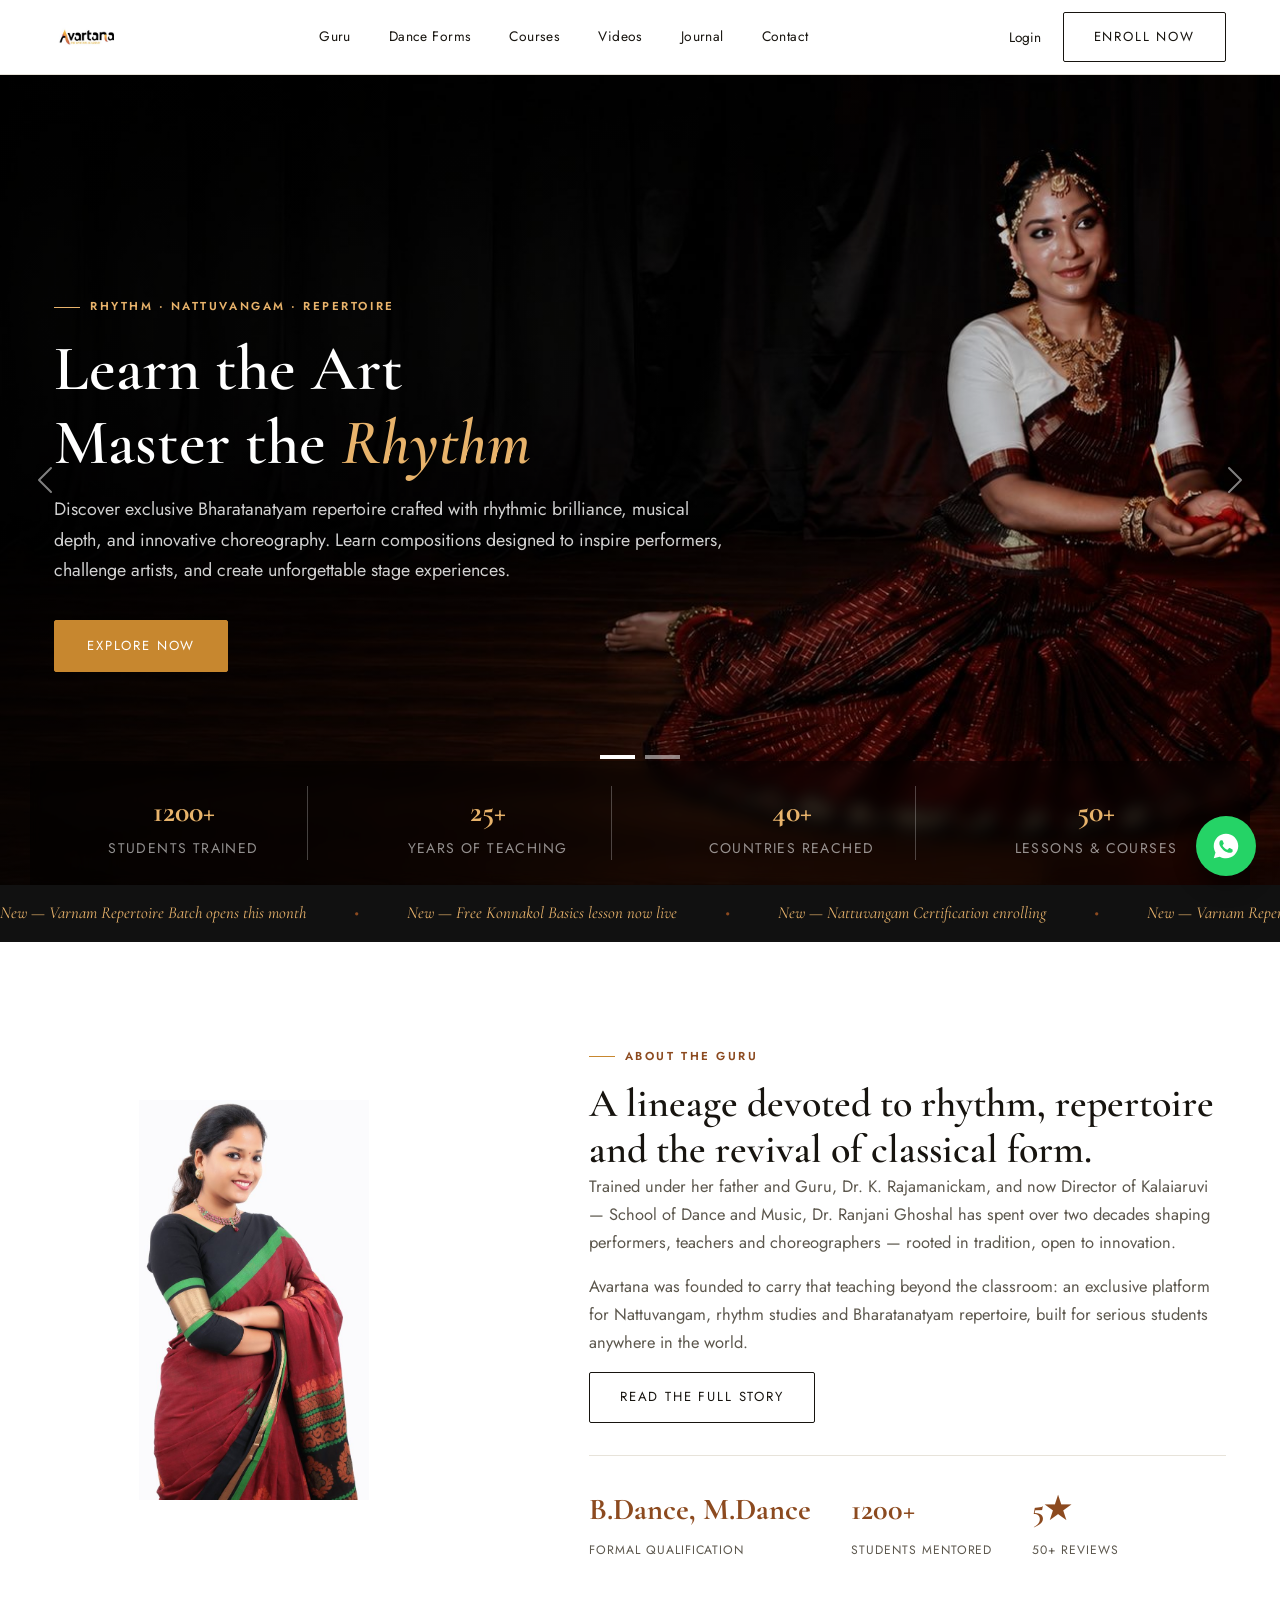
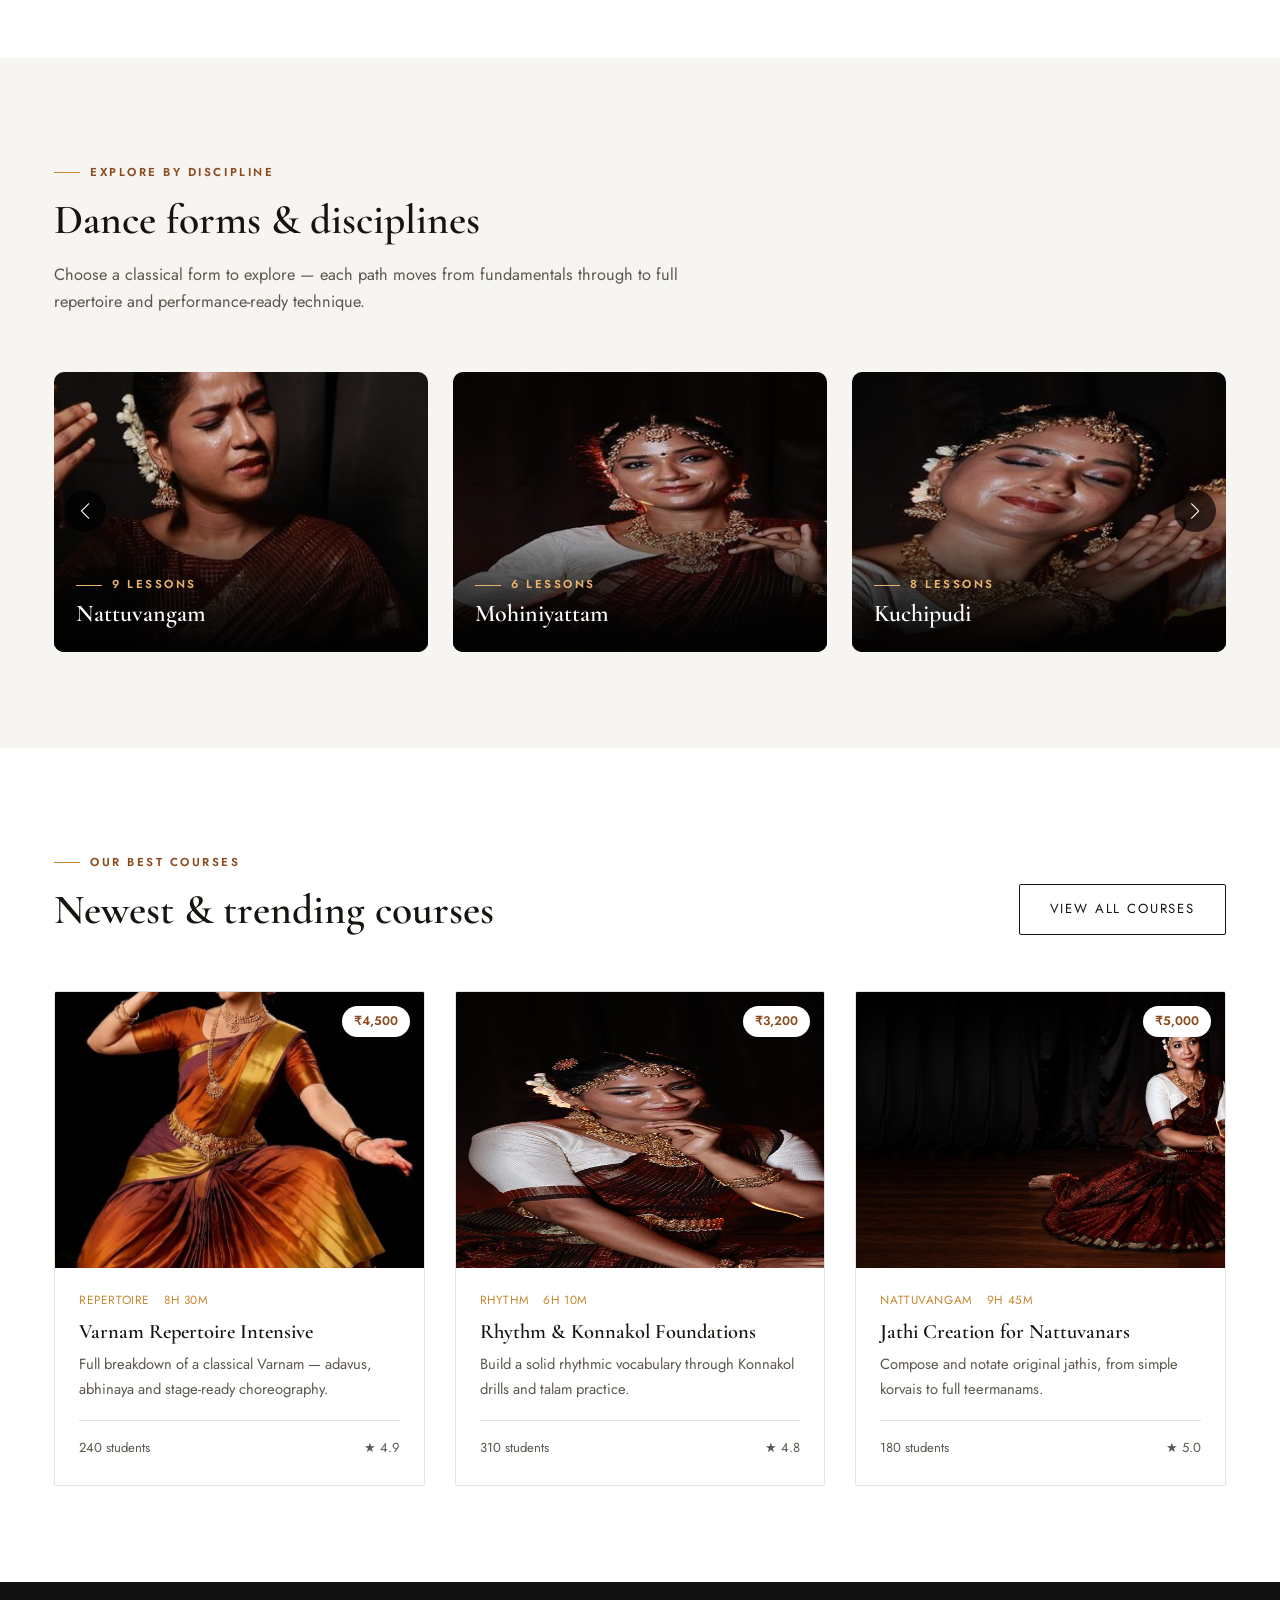
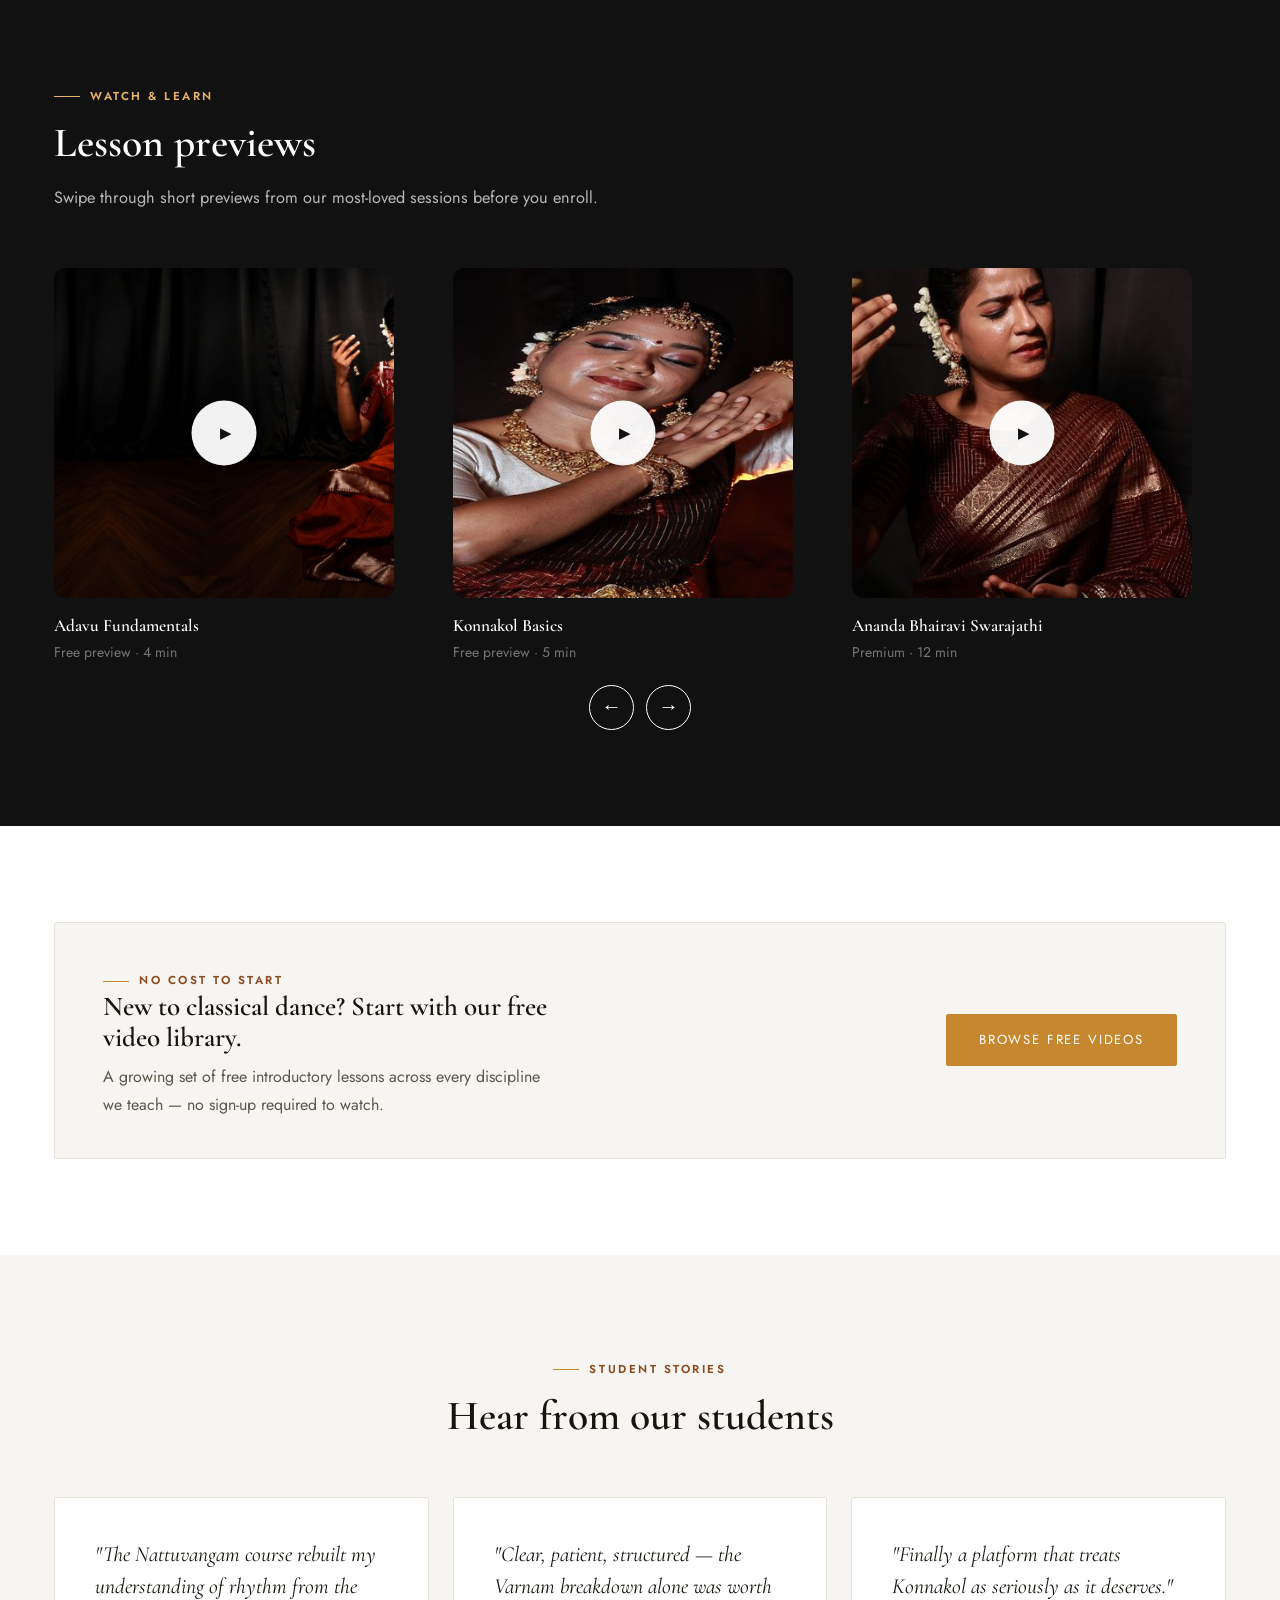
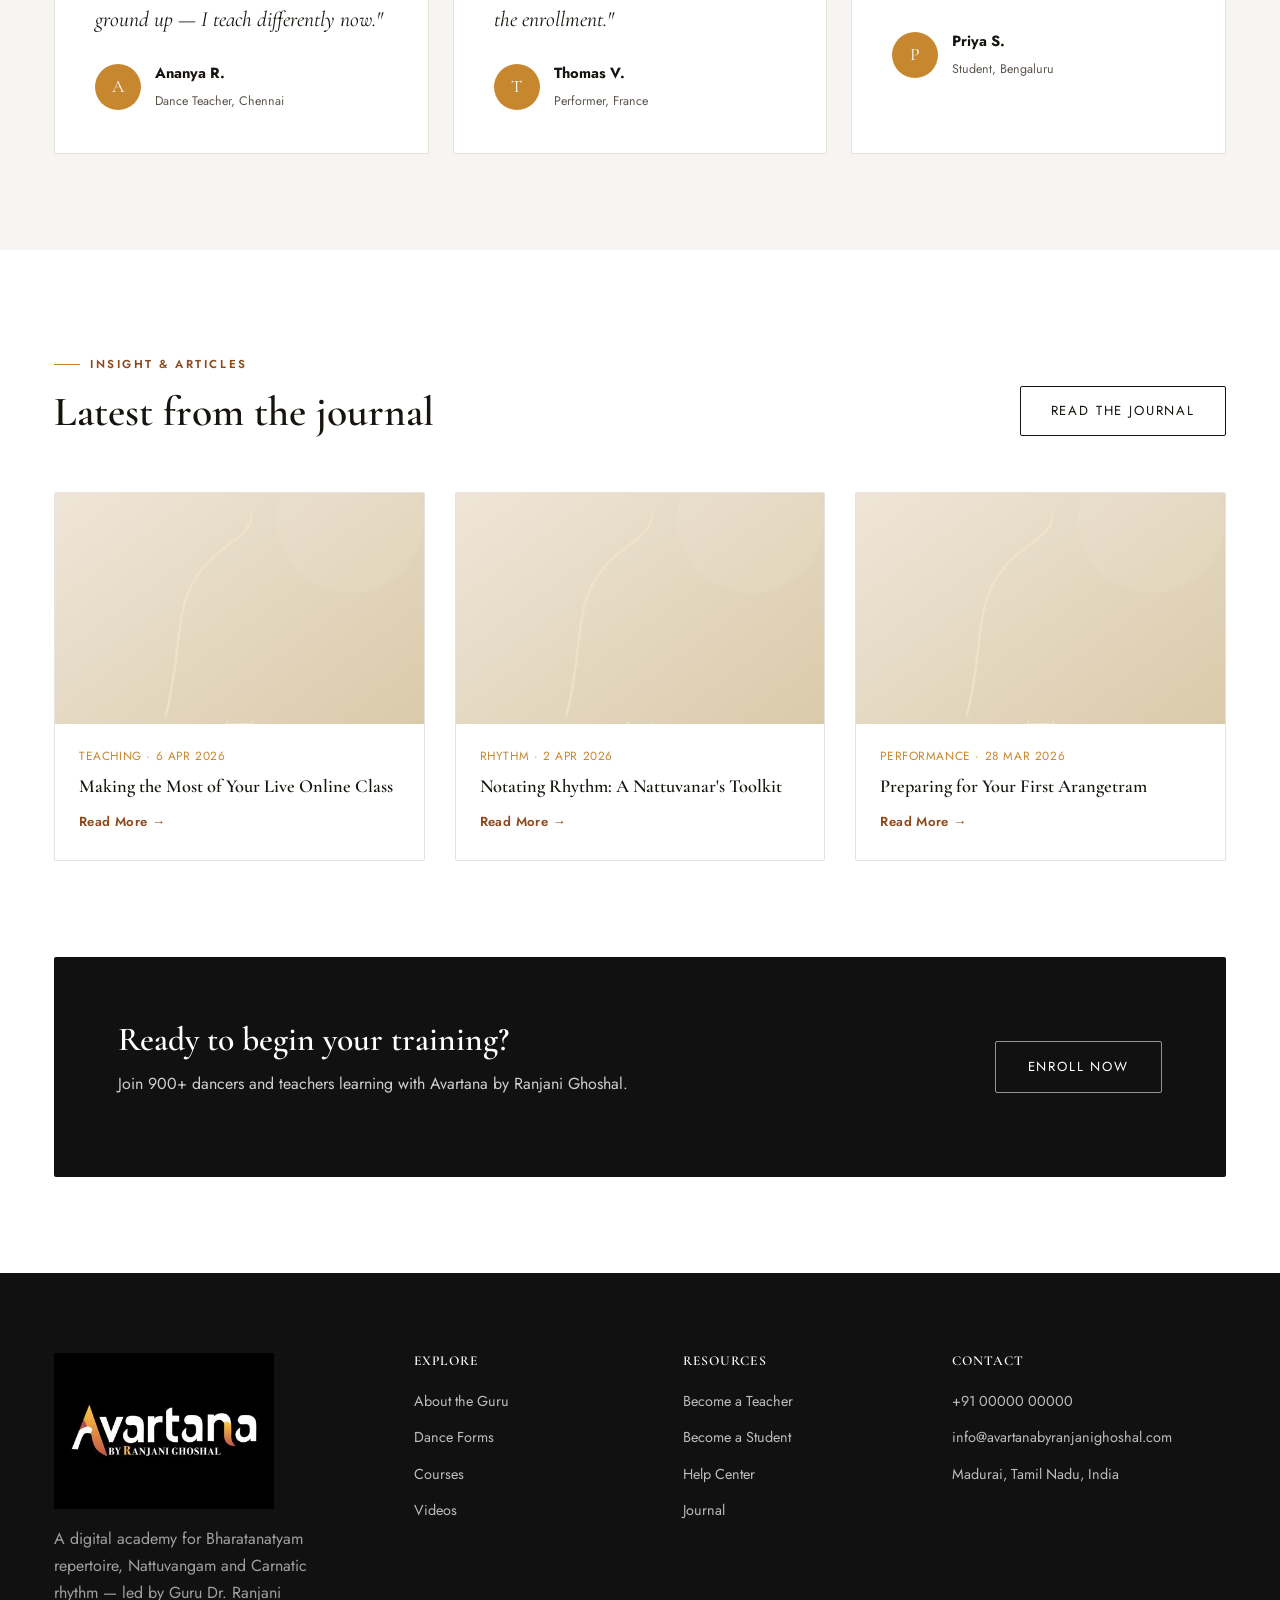
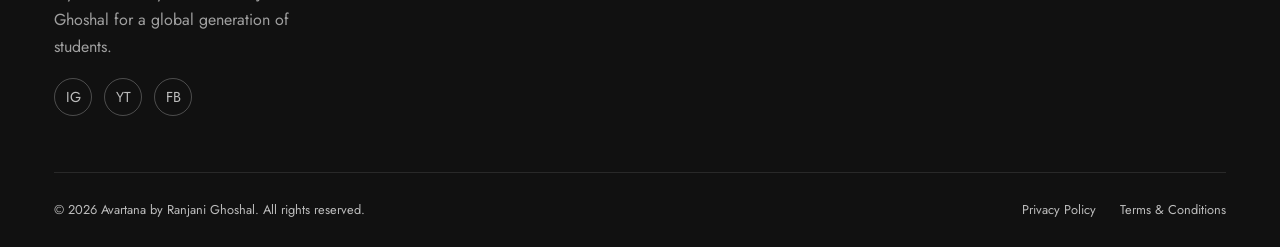
==== index.html @ 277a0b60 "add" ====
<!DOCTYPE html>
<html lang="en">

<head>
  <meta charset="UTF-8">
  <meta name="viewport" content="width=device-width, initial-scale=1.0">
  <title>Avartana by Ranjani Ghoshal | Bharatanatyam, Nattuvangam &amp; Rhythm Academy</title>
  <meta name="description"
    content="Avartana by Ranjani Ghoshal is a premium academy for Bharatanatyam repertoire, Nattuvangam and Carnatic rhythm training — live and self-paced classes led by Guru Dr. Ranjani Ghoshal.">
  <meta name="keywords"
    content="Avartana, Ranjani Ghoshal, Bharatanatyam classes, Nattuvangam training, classical dance academy, online dance lessons, Carnatic rhythm, Konnakol">
  <meta name="robots" content="index, follow">
  <link rel="canonical" href="https://www.avartanabyranjanighoshal.com/">

  <!-- Open Graph -->
  <meta property="og:type" content="website">
  <meta property="og:title" content="Avartana by Ranjani Ghoshal | Rhythm Academy">
  <meta property="og:description"
    content="Live and self-paced Bharatanatyam, Nattuvangam and rhythm training from Guru Dr. Ranjani Ghoshal.">
  <meta property="og:image" content="images/logo-dark.jpg">

  <!-- Favicon -->
  <link rel="icon" type="image/jpeg" href="images/logo-dark.jpg">

  <!-- Fonts -->
  <link rel="preconnect" href="https://fonts.googleapis.com">
  <link
    href="https://fonts.googleapis.com/css2?family=Cormorant+Garamond:ital,wght@0,500;0,600;0,700;1,500&family=Jost:wght@300;400;500;600&display=swap"
    rel="stylesheet">

  <!-- Bootstrap (grid/utilities base) -->
  <link href="https://cdnjs.cloudflare.com/ajax/libs/bootstrap/5.3.3/css/bootstrap.min.css" rel="stylesheet">

  <!-- Site styles -->
  <link rel="stylesheet" href="css/style.css">

  <link rel="stylesheet" href="https://cdn.jsdelivr.net/npm/swiper@11/swiper-bundle.min.css">

  <!-- Structured data -->
  <script type="application/ld+json">
{
  "@context": "https://schema.org",
  "@type": "EducationalOrganization",
  "name": "Avartana by Ranjani Ghoshal",
  "description": "Academy for Bharatanatyam repertoire, Nattuvangam and Carnatic rhythm training led by Guru Dr. Ranjani Ghoshal.",
  "url": "https://www.avartanabyranjanighoshal.com/"
}
</script>

  <script src="https://cdn.jsdelivr.net/npm/swiper@11/swiper-bundle.min.js"></script>
</head>

<body>

  <!-- ================= HEADER ================= -->
  <header class="site-header">
    <div class="container-custom">
      <a href="index.html" class="brand-logo">
        <img src="images/logo-light.jpg" alt="Avartana — The Rhythm Academy logo">
      </a>

      <nav class="main-nav">
        <a href="#about">Guru</a>
        <a href="#forms">Dance Forms</a>
        <a href="#courses">Courses</a>
        <a href="#videos">Videos</a>
        <a href="#news">Journal</a>
        <a href="#contact">Contact</a>
      </nav>

      <div class="header-cta">
        <a href="#" class="d-none d-md-inline-block" style="font-size:0.85rem;">Login</a>
        <a href="#courses" class="btn-outline">Enroll Now</a>
        <button class="nav-toggle" aria-label="Open menu">&#9776;</button>
      </div>
    </div>
  </header>

  <!-- ================= HERO SLIDER ================= -->
  <section class="hero-carousel">
    <div id="heroBanner" class="carousel slide carousel-fade" data-bs-ride="carousel" data-bs-interval="4500">

      <!-- Indicators -->
      <div class="carousel-indicators">
        <button type="button" data-bs-target="#heroBanner" data-bs-slide-to="0" class="active" aria-current="true"
          aria-label="Slide 1"></button>

        <button type="button" data-bs-target="#heroBanner" data-bs-slide-to="1" aria-label="Slide 2"></button>

        <!-- <button type="button" data-bs-target="#heroBanner" data-bs-slide-to="2" aria-label="Slide 3"></button> -->
      </div>

      <div class="carousel-inner">

        <!-- Slide 1 -->
        <div class="carousel-item active" style="background-image: url('images/banner-1.jpg');">

          <div class="hero-scrim"></div>

          <div class="container-custom carousel-caption-custom">
            <div class="hero-content">

              <span class="eyebrow">
                Rhythm · Nattuvangam · Repertoire
              </span>

              <h1>
                Learn the Art<br>
                Master the <em>Rhythm</em>
              </h1>

              <p>
                Discover exclusive Bharatanatyam repertoire crafted with
                rhythmic brilliance, musical depth, and innovative choreography.
                Learn compositions designed to inspire performers, challenge
                artists, and create unforgettable stage experiences.
              </p>

              <div class="hero-actions">
                <a href="#courses" class="btn-accent">
                  Explore Now
                </a>
              </div>

            </div>
          </div>
        </div>


        <!-- Slide 2 -->
        <div class="carousel-item" style="background-image: url('images/banner-2.jpg');">

          <div class="hero-scrim"></div>

          <div class="container-custom carousel-caption-custom">
            <div class="hero-content">

              <span class="eyebrow">
                Trusted by 900+ Dancers &amp; Teachers Across the Globe
              </span>

              <h1>
                From Rhythm to Repertoire<br>
                Become a Complete <em>Nattuvanar</em>
              </h1>

              <p>
                Experience structured global training in Rhythm, Nattuvangam,
                and Bharatanatyam repertoire designed to build confident
                performers and future Gurus.
              </p>

              <p class="hero-highlights">
                Rhythm · Konnakol · Jathi Creation · Nattuvangam ·
                Repertoire Choreography
              </p>

              <div class="hero-actions">
                <a href="#courses" class="btn-accent">
                  Enroll Now
                </a>
              </div>

            </div>
          </div>
        </div>


        <!-- Slide 3 -->
        <!-- <div class="carousel-item" style="background-image: url('images/banner-3.jpg');">

          <div class="hero-scrim"></div>

          <div class="container-custom carousel-caption-custom">
            <div class="hero-content">

              <span class="eyebrow">
                Bharatanatyam · Rhythm · Performance
              </span>

              <h1>
                Discover Your<br>
                <em>Rhythmic</em> Potential
              </h1>

              <p>
                Build strong rhythmic foundations, master Nattuvangam,
                and explore powerful Bharatanatyam compositions through
                structured and practical learning.
              </p>

              <div class="hero-actions">
                <a href="#courses" class="btn-accent">
                  Start Learning
                </a>
              </div>

            </div>
          </div>
        </div> -->

      </div>


      <!-- Previous -->
      <button class="carousel-control-prev" type="button" data-bs-target="#heroBanner" data-bs-slide="prev">

        <span class="carousel-control-prev-icon"></span>
        <span class="visually-hidden">Previous</span>
      </button>


      <!-- Next -->
      <button class="carousel-control-next" type="button" data-bs-target="#heroBanner" data-bs-slide="next">

        <span class="carousel-control-next-icon"></span>
        <span class="visually-hidden">Next</span>
      </button>

    </div>


    <!-- Stats -->
    <div class="hero-stats container-custom">

      <div>
        <strong>1200+</strong>
        <span>Students Trained</span>
      </div>

      <div>
        <strong>25+</strong>
        <span>Years of Teaching</span>
      </div>

      <div>
        <strong>40+</strong>
        <span>Countries Reached</span>
      </div>

      <div>
        <strong>50+</strong>
        <span>Lessons &amp; Courses</span>
      </div>

    </div>

  </section>

  <!-- WhatsApp floating enquiry button -->
  <a href="https://wa.me/910000000000?text=Hi%2C%20I%27d%20like%20to%20know%20more%20about%20Avartana%20classes"
    class="whatsapp-float" target="_blank" rel="noopener" aria-label="Chat on WhatsApp">
    <svg viewBox="0 0 32 32" width="28" height="28" fill="#fff">
      <path
        d="M16 2C8.3 2 2 8.3 2 16c0 2.6.7 5.1 2 7.3L2 30l6.9-1.8c2.1 1.2 4.5 1.8 7.1 1.8 7.7 0 14-6.3 14-14S23.7 2 16 2zm7.8 19.9c-.3.9-1.7 1.7-2.6 1.9-.7.1-1.6.2-4.6-1-3.9-1.6-6.4-5.5-6.6-5.8-.2-.3-1.6-2.1-1.6-4s1-2.9 1.3-3.2c.3-.3.7-.4 1-.4h.7c.2 0 .5 0 .8.6.3.7 1.1 2.6 1.2 2.8.1.2.2.4 0 .7-.1.3-.2.4-.4.6-.2.2-.4.5-.6.7-.2.2-.4.4-.2.8.2.4 1 1.6 2.1 2.6 1.4 1.3 2.6 1.7 3 1.9.4.2.6.1.8-.1.2-.2.9-1 1.2-1.4.3-.4.5-.3.9-.2.4.1 2.3 1.1 2.7 1.3.4.2.6.3.7.5.1.2.1.9-.2 1.7z" />
    </svg>
  </a>

  <!-- ================= WHAT'S NEW MARQUEE ================= -->
  <div class="marquee-strip">
    <div class="marquee-track">
      <span>New — Varnam Repertoire Batch opens this month</span>
      <span>New — Free Konnakol Basics lesson now live</span>
      <span>New — Nattuvangam Certification enrolling</span>
      <span>New — Varnam Repertoire Batch opens this month</span>
      <span>New — Free Konnakol Basics lesson now live</span>
      <span>New — Nattuvangam Certification enrolling</span>
    </div>
  </div>

  <!-- ================= ABOUT THE GURU ================= -->
  <section class="section" id="about">
    <div class="container-custom">
      <div class="about-grid">
        <div class="about-portrait">
          <img class="about-img" src="images/guru-ranjani.jpg" alt="Portrait of Guru Dr. Ranjani Ghoshal, founder of Avartana">
        </div>
        <div class="about-copy">
          <span class="eyebrow">About the Guru</span>
          <h2>A lineage devoted to rhythm, repertoire and the revival of classical form.</h2>
          <p>Trained under her father and Guru, Dr. K. Rajamanickam, and now Director of Kalaiaruvi — School of Dance
            and Music, Dr. Ranjani Ghoshal has spent over two decades shaping performers, teachers and choreographers —
            rooted in tradition, open to innovation.</p>
          <p>Avartana was founded to carry that teaching beyond the classroom: an exclusive platform for Nattuvangam,
            rhythm studies and Bharatanatyam repertoire, built for serious students anywhere in the world.</p>
          <a href="#courses" class="btn-outline">Read the Full Story</a>

          <div class="credential-row">
            <div><strong>B.Dance, M.Dance</strong><span>Formal Qualification</span></div>
            <div><strong>1200+</strong><span>Students Mentored</span></div>
            <div><strong>5★</strong><span>50+ Reviews</span></div>
          </div>
        </div>
      </div>
    </div>
  </section>

  <!-- ================= DANCE FORMS ================= -->
  <section class="section section-alt" id="forms">
    <div class="container-custom">

      <div class="section-head">
        <span class="eyebrow">Explore by Discipline</span>
        <h2>Dance forms &amp; disciplines</h2>
        <p>
          Choose a classical form to explore — each path moves from fundamentals
          through to full repertoire and performance-ready technique.
        </p>
      </div>

      <div class="swiper danceFormsSwiper">
        <div class="swiper-wrapper">

          <!-- Box 1 -->
          <div class="swiper-slide">
            <a href="#courses" class="form-card">
              <img src="images/gallery-1.jpg" alt="Bharatanatyam repertoire category">
              <div class="form-card-label">
                <span class="eyebrow">12 Lessons</span>
                <h3>Bharatanatyam Repertoire</h3>
              </div>
            </a>
          </div>

          <!-- Box 2 -->
          <div class="swiper-slide">
            <a href="#courses" class="form-card">
              <img src="images/gallery-2.jpg" alt="Nattuvangam training category">
              <div class="form-card-label">
                <span class="eyebrow">9 Lessons</span>
                <h3>Nattuvangam</h3>
              </div>
            </a>
          </div>

          <!-- Box 3 -->
          <div class="swiper-slide">
            <a href="#courses" class="form-card">
              <img src="images/gallery-3.jpg" alt="Mohiniyattam lessons category">
              <div class="form-card-label">
                <span class="eyebrow">6 Lessons</span>
                <h3>Mohiniyattam</h3>
              </div>
            </a>
          </div>

          <!-- Box 4 -->
          <div class="swiper-slide">
            <a href="#courses" class="form-card">
              <img src="images/gallery-1.jpg" alt="Kuchipudi dance lessons category">
              <div class="form-card-label">
                <span class="eyebrow">8 Lessons</span>
                <h3>Kuchipudi</h3>
              </div>
            </a>
          </div>

          <!-- Box 5 -->
          <div class="swiper-slide">
            <a href="#courses" class="form-card">
              <img src="images/gallery-2.jpg" alt="Carnatic rhythm and Konnakol training category">
              <div class="form-card-label">
                <span class="eyebrow">10 Lessons</span>
                <h3>Rhythm &amp; Konnakol</h3>
              </div>
            </a>
          </div>

        </div>

        <!-- Pagination -->
        <!-- <div class="swiper-pagination"></div> -->

        <!-- Navigation -->
        <div class="swiper-button-prev"></div>
        <div class="swiper-button-next"></div>

      </div>

    </div>
  </section>

  <!-- ================= COURSES ================= -->
  <section class="section" id="courses">
    <div class="container-custom">
      <div class="d-flex justify-content-between align-items-end flex-wrap gap-3" style="margin-bottom:56px;">
        <div class="section-head" style="margin-bottom:0;">
          <span class="eyebrow">Our Best Courses</span>
          <h2>Newest &amp; trending courses</h2>
        </div>
        <a href="#" class="btn-outline">View All Courses</a>
      </div>

      <div class="course-grid">
        <div class="course-card">
          <div class="course-thumb">
            <img src="images/dancer-full-pose.jpg" alt="Varnam Repertoire course thumbnail">
            <span class="course-price">₹4,500</span>
          </div>
          <div class="course-body">
            <div class="course-meta"><span>Repertoire</span><span>8h 30m</span></div>
            <h3>Varnam Repertoire Intensive</h3>
            <p>Full breakdown of a classical Varnam — adavus, abhinaya and stage-ready choreography.</p>
            <div class="course-footer"><span>240 students</span><span>★ 4.9</span></div>
          </div>
        </div>

        <div class="course-card">
          <div class="course-thumb">
            <img src="images/home-page-1.jpg" alt="Rhythm and Konnakol course thumbnail">
            <span class="course-price">₹3,200</span>
          </div>
          <div class="course-body">
            <div class="course-meta"><span>Rhythm</span><span>6h 10m</span></div>
            <h3>Rhythm &amp; Konnakol Foundations</h3>
            <p>Build a solid rhythmic vocabulary through Konnakol drills and talam practice.</p>
            <div class="course-footer"><span>310 students</span><span>★ 4.8</span></div>
          </div>
        </div>

        <div class="course-card">
          <div class="course-thumb">
            <img src="images/banner-1.jpg" alt="Jathi creation course thumbnail">
            <span class="course-price">₹5,000</span>
          </div>
          <div class="course-body">
            <div class="course-meta"><span>Nattuvangam</span><span>9h 45m</span></div>
            <h3>Jathi Creation for Nattuvanars</h3>
            <p>Compose and notate original jathis, from simple korvais to full teermanams.</p>
            <div class="course-footer"><span>180 students</span><span>★ 5.0</span></div>
          </div>
        </div>
      </div>
    </div>
  </section>

  <!-- ================= VIDEO SWIPER ================= -->
  <section class="section video-section" id="videos">
    <div class="container-custom">

      <div class="section-head">
        <span class="eyebrow">Watch &amp; Learn</span>
        <h2>Lesson previews</h2>
        <p>
          Swipe through short previews from our most-loved sessions before you enroll.
        </p>
      </div>

      <div class="swiper videoSwiper">

        <div class="swiper-wrapper">

          <!-- Video 1 -->
          <div class="swiper-slide">
            <div class="video-slide">

              <div class="video-slide-frame">
                <img src="images/banner-2.jpg" alt="Preview: Adavu fundamentals lesson">

                <video class="lesson-video" preload="metadata">
                  <source src="videos/adavu-fundamentals.mp4" type="video/mp4">
                </video>

                <button class="play-btn" type="button" aria-label="Play Adavu Fundamentals">
                  &#9654;
                </button>
              </div>

              <h4>Adavu Fundamentals</h4>
              <span>Free preview · 4 min</span>

            </div>
          </div>


          <!-- Video 2 -->
          <div class="swiper-slide">
            <div class="video-slide">

              <div class="video-slide-frame">
                <img src="images/gallery-1.jpg" alt="Preview: Konnakol basics lesson">

                <video class="lesson-video" preload="metadata">
                  <source src="videos/konnakol-basics.mp4" type="video/mp4">
                </video>

                <button class="play-btn" type="button" aria-label="Play Konnakol Basics">
                  &#9654;
                </button>
              </div>

              <h4>Konnakol Basics</h4>
              <span>Free preview · 5 min</span>

            </div>
          </div>


          <!-- Video 3 -->
          <div class="swiper-slide">
            <div class="video-slide">

              <div class="video-slide-frame">
                <img src="images/gallery-2.jpg" alt="Preview: Swarajathi composition lesson">

                <video class="lesson-video" preload="metadata">
                  <source src="videos/swarajathi.mp4" type="video/mp4">
                </video>

                <button class="play-btn" type="button" aria-label="Play Swarajathi">
                  &#9654;
                </button>
              </div>

              <h4>Ananda Bhairavi Swarajathi</h4>
              <span>Premium · 12 min</span>

            </div>
          </div>


          <!-- Video 4 -->
          <div class="swiper-slide">
            <div class="video-slide">

              <div class="video-slide-frame">
                <img src="images/gallery-3.jpg" alt="Preview: Nattuvangam patterns lesson">

                <video class="lesson-video" preload="metadata">
                  <source src="videos/nattuvangam-patterns.mp4" type="video/mp4">
                </video>

                <button class="play-btn" type="button" aria-label="Play Nattuvangam Patterns">
                  &#9654;
                </button>
              </div>

              <h4>Nattuvangam Patterns</h4>
              <span>Premium · 9 min</span>

            </div>
          </div>


          <!-- Video 5 -->
          <div class="swiper-slide">
            <div class="video-slide">

              <div class="video-slide-frame">
                <img src="images/dancer-full-pose.jpg" alt="Preview: Abhinaya and expression lesson">

                <video class="lesson-video" preload="metadata">
                  <source src="videos/abhinaya-expression.mp4" type="video/mp4">
                </video>

                <button class="play-btn" type="button" aria-label="Play Abhinaya and Expression">
                  &#9654;
                </button>
              </div>

              <h4>Abhinaya &amp; Expression</h4>
              <span>Premium · 11 min</span>

            </div>
          </div>

        </div>

        <!-- Navigation -->
        <div class="video-nav">
          <button class="video-prev" type="button" aria-label="Previous video">
            &#8592;
          </button>

          <button class="video-next" type="button" aria-label="Next video">
            &#8594;
          </button>
        </div>

        <!-- Pagination -->
        <!-- <div class="video-pagination"></div> -->

      </div>
    </div>
  </section>

  <!-- ================= FREE VIDEOS STRIP ================= -->
  <section class="section">
    <div class="container-custom">
      <div class="free-strip">
        <div>
          <span class="eyebrow">No Cost to Start</span>
          <h3>New to classical dance? Start with our free video library.</h3>
          <p>A growing set of free introductory lessons across every discipline we teach — no sign-up required to watch.
          </p>
        </div>
        <a href="#videos" class="btn-accent">Browse Free Videos</a>
      </div>
    </div>
  </section>

  <!-- ================= TESTIMONIALS ================= -->
  <section class="section section-alt">
    <div class="container-custom">
      <div class="section-head center mx-auto">
        <span class="eyebrow">Student Stories</span>
        <h2>Hear from our students</h2>
      </div>

      <div class="row g-4">
        <div class="col-lg-4 col-md-6">
          <div class="testi-card">
            <p class="testi-quote">"The Nattuvangam course rebuilt my understanding of rhythm from the ground up — I
              teach differently now."</p>
            <div class="testi-person">
              <div class="testi-avatar">A</div>
              <div><strong>Ananya R.</strong><span>Dance Teacher, Chennai</span></div>
            </div>
          </div>
        </div>
        <div class="col-lg-4 col-md-6">
          <div class="testi-card">
            <p class="testi-quote">"Clear, patient, structured — the Varnam breakdown alone was worth the enrollment."
            </p>
            <div class="testi-person">
              <div class="testi-avatar">T</div>
              <div><strong>Thomas V.</strong><span>Performer, France</span></div>
            </div>
          </div>
        </div>
        <div class="col-lg-4 col-md-6">
          <div class="testi-card">
            <p class="testi-quote">"Finally a platform that treats Konnakol as seriously as it deserves."</p>
            <div class="testi-person">
              <div class="testi-avatar">P</div>
              <div><strong>Priya S.</strong><span>Student, Bengaluru</span></div>
            </div>
          </div>
        </div>
      </div>
    </div>
  </section>

  <!-- ================= NEWS / JOURNAL ================= -->
  <section class="section" id="news">
    <div class="container-custom">
      <div class="d-flex justify-content-between align-items-end flex-wrap gap-3" style="margin-bottom:56px;">
        <div class="section-head" style="margin-bottom:0;">
          <span class="eyebrow">Insight &amp; Articles</span>
          <h2>Latest from the journal</h2>
        </div>
        <a href="#" class="btn-outline">Read the Journal</a>
      </div>

      <div class="news-grid">
        <article class="news-card">
          <div class="news-thumb"><img src="images/news-1.svg" alt="Making the most of live online classes"></div>
          <div class="news-body">
            <div class="news-meta">Teaching &middot; 6 Apr 2026</div>
            <h3>Making the Most of Your Live Online Class</h3>
            <a href="#" class="news-link">Read More &rarr;</a>
          </div>
        </article>
        <article class="news-card">
          <div class="news-thumb"><img src="images/news-2.svg" alt="Notating rhythm for Nattuvangam"></div>
          <div class="news-body">
            <div class="news-meta">Rhythm &middot; 2 Apr 2026</div>
            <h3>Notating Rhythm: A Nattuvanar's Toolkit</h3>
            <a href="#" class="news-link">Read More &rarr;</a>
          </div>
        </article>
        <article class="news-card">
          <div class="news-thumb"><img src="images/news-3.svg" alt="Preparing for your first arangetram"></div>
          <div class="news-body">
            <div class="news-meta">Performance &middot; 28 Mar 2026</div>
            <h3>Preparing for Your First Arangetram</h3>
            <a href="#" class="news-link">Read More &rarr;</a>
          </div>
        </article>
      </div>
    </div>
  </section>

  <!-- ================= CTA BAND ================= -->
  <section class="section" style="padding-top:0;">
    <div class="container-custom">
      <div class="cta-band">
        <div>
          <h2>Ready to begin your training?</h2>
          <p>Join 900+ dancers and teachers learning with Avartana by Ranjani Ghoshal.</p>
        </div>
        <a href="#courses" class="btn-outline-light">Enroll Now</a>
      </div>
    </div>
  </section>

  <!-- ================= FOOTER ================= -->
  <footer class="site-footer" id="contact">
    <div class="container-custom">
      <div class="footer-grid">
        <div>
          <img src="images/logo-dark.jpg" alt="Avartana by Ranjani Ghoshal logo"
            style="max-width:220px; margin-bottom:6px;">
          <p style="margin-top:16px; max-width:280px; color:rgba(255,255,255,0.6);">A digital academy for Bharatanatyam
            repertoire, Nattuvangam and Carnatic rhythm — led by Guru Dr. Ranjani Ghoshal for a global generation of
            students.</p>
          <div class="footer-social">
            <a href="#" aria-label="Instagram">IG</a>
            <a href="#" aria-label="YouTube">YT</a>
            <a href="#" aria-label="Facebook">FB</a>
          </div>
        </div>
        <div class="footer-col">
          <h4>Explore</h4>
          <ul>
            <li><a href="#about">About the Guru</a></li>
            <li><a href="#forms">Dance Forms</a></li>
            <li><a href="#courses">Courses</a></li>
            <li><a href="#videos">Videos</a></li>
          </ul>
        </div>
        <div class="footer-col">
          <h4>Resources</h4>
          <ul>
            <li><a href="#">Become a Teacher</a></li>
            <li><a href="#">Become a Student</a></li>
            <li><a href="#">Help Center</a></li>
            <li><a href="#news">Journal</a></li>
          </ul>
        </div>
        <div class="footer-col">
          <h4>Contact</h4>
          <ul>
            <li>+91 00000 00000</li>
            <li>info@avartanabyranjanighoshal.com</li>
            <li>Madurai, Tamil Nadu, India</li>
          </ul>
        </div>
      </div>
      <div class="footer-bottom">
        <span>&copy; 2026 Avartana by Ranjani Ghoshal. All rights reserved.</span>
        <div>
          <a href="#">Privacy Policy</a>
          <a href="#">Terms &amp; Conditions</a>
        </div>
      </div>
    </div>
  </footer>

  <script src="https://cdnjs.cloudflare.com/ajax/libs/bootstrap/5.3.3/js/bootstrap.bundle.min.js"></script>
  <script src="js/main.js"></script>


</body>

<script>
  const danceFormsSwiper = new Swiper(".danceFormsSwiper", {
    loop: true,

    autoplay: {
      delay: 2500,
      disableOnInteraction: false,
      pauseOnMouseEnter: true
    },

    speed: 800,

    spaceBetween: 25,

    slidesPerView: 3,

    pagination: {
      el: ".danceFormsSwiper .swiper-pagination",
      clickable: true
    },

    navigation: {
      nextEl: ".danceFormsSwiper .swiper-button-next",
      prevEl: ".danceFormsSwiper .swiper-button-prev"
    },

    breakpoints: {
      0: {
        slidesPerView: 1,
        spaceBetween: 15
      },

      576: {
        slidesPerView: 2,
        spaceBetween: 20
      },

      992: {
        slidesPerView: 3,
        spaceBetween: 25
      }
    }
  });
</script>

<link rel="stylesheet" href="https://cdn.jsdelivr.net/npm/swiper@11/swiper-bundle.min.css">

<script src="https://cdn.jsdelivr.net/npm/swiper@11/swiper-bundle.min.js"></script>

<script>
  document.addEventListener("DOMContentLoaded", function () {

    const videoSwiper = new Swiper(".videoSwiper", {

      loop: true,

      speed: 700,

      spaceBetween: 25,

      slidesPerView: 3,

      autoplay: {
        delay: 3000,
        disableOnInteraction: false,
        pauseOnMouseEnter: true
      },

      navigation: {
        nextEl: ".video-next",
        prevEl: ".video-prev"
      },

      pagination: {
        el: ".video-pagination",
        clickable: true
      },

      breakpoints: {

        0: {
          slidesPerView: 1,
          spaceBetween: 15
        },

        576: {
          slidesPerView: 2,
          spaceBetween: 20
        },

        992: {
          slidesPerView: 3,
          spaceBetween: 25
        }

      }

    });


    /* PLAY BUTTON */

    const playButtons = document.querySelectorAll(".play-btn");

    playButtons.forEach(function (button) {

      button.addEventListener("click", function (e) {

        e.preventDefault();
        e.stopPropagation();

        const frame = button.closest(".video-slide-frame");
        const video = frame.querySelector(".lesson-video");

        /* Stop every other video */
        document.querySelectorAll(".lesson-video").forEach(function (otherVideo) {

          if (otherVideo !== video) {
            otherVideo.pause();
            otherVideo.currentTime = 0;

            const otherFrame = otherVideo.closest(".video-slide-frame");

            if (otherFrame) {
              otherFrame.classList.remove("is-playing");
            }

            const otherButton = otherFrame?.querySelector(".play-btn");

            if (otherButton) {
              otherButton.innerHTML = "&#9654;";
            }
          }

        });

        /* Play / Pause current video */

        if (video.paused) {

          video.play();

          frame.classList.add("is-playing");

          button.innerHTML = "&#10074;&#10074;";

          /* Stop autoplay while watching */
          videoSwiper.autoplay.stop();

        } else {

          video.pause();

          button.innerHTML = "&#9654;";

        }

      });

    });


    /* When video finishes */

    document.querySelectorAll(".lesson-video").forEach(function (video) {

      video.addEventListener("ended", function () {

        const frame = video.closest(".video-slide-frame");
        const button = frame.querySelector(".play-btn");

        frame.classList.remove("is-playing");

        button.innerHTML = "&#9654;";

        video.currentTime = 0;

        /* Resume swiper autoplay */
        videoSwiper.autoplay.start();

      });

    });


    /* When slide changes, stop all videos */

    videoSwiper.on("slideChange", function () {

      document.querySelectorAll(".lesson-video").forEach(function (video) {

        video.pause();
        video.currentTime = 0;

        const frame = video.closest(".video-slide-frame");

        if (frame) {
          frame.classList.remove("is-playing");

          const button = frame.querySelector(".play-btn");

          if (button) {
            button.innerHTML = "&#9654;";
          }
        }

      });

    });

  });
</script>

</html>
---- css/style.css ----
/* =========================================================
   Avartana By Ranjani Ghoshal — Homepage Stylesheet
   Palette: Full White / Ink Black / Amber Gold (from logo)
   ========================================================= */

:root {
  --color-bg: #FFFFFF;
  --color-bg-alt: #F6F5F2;
  --color-ink: #17140F;
  --color-ink-soft: #5C574D;
  --color-black: #111111;
  --color-black-soft: #1D1A16;
  --color-gold: #C7872F;
  --color-gold-light: #E8B36B;
  --color-gold-deep: #8C4A1F;
  --color-line: #E7E3DA;

  --font-display: 'Cormorant Garamond', Georgia, serif;
  --font-body: 'Jost', 'Segoe UI', sans-serif;

  --radius: 2px;
  --container: 1220px;
}

* {
  box-sizing: border-box;
}

html {
  scroll-behavior: smooth;
}

body {
  font-family: var(--font-body);
  color: var(--color-ink);
  background: var(--color-bg);
  margin: 0;
  -webkit-font-smoothing: antialiased;
  font-size: 16px;
  line-height: 1.7;
}

h1,
h2,
h3,
h4 {
  font-family: var(--font-display);
  color: var(--color-ink);
  margin: 0;
  font-weight: 600;
  line-height: 1.15;
}

p {
  margin: 0 0 1rem;
  color: var(--color-ink-soft);
}

a {
  text-decoration: none;
  color: inherit;
}

img {
  max-width: 100%;
  display: block;
}

.container-custom {
  max-width: var(--container);
  margin: 0 auto;
  padding: 0 24px;
}

.eyebrow {
  font-family: var(--font-body);
  letter-spacing: 0.22em;
  text-transform: uppercase;
  font-size: 0.72rem;
  color: var(--color-gold-deep);
  font-weight: 600;
  display: inline-flex;
  align-items: center;
  gap: 10px;
}

.eyebrow::before {
  content: "";
  width: 26px;
  height: 1px;
  background: var(--color-gold);
  display: inline-block;
}

.section {
  padding: 96px 0;
}

.section-alt {
  background: var(--color-bg-alt);
}

.section-head {
  max-width: 640px;
  margin-bottom: 56px;
}

.section-head h2 {
  font-size: 2.6rem;
  margin-top: 14px;
}

.section-head p {
  margin-top: 16px;
  font-size: 1.02rem;
}

.section-head.center {
  margin-left: auto;
  margin-right: auto;
  text-align: center;
}

/* ---------- Buttons ---------- */
.btn-accent {
  background: var(--color-gold);
  color: #fff;
  border: 1px solid var(--color-gold);
  padding: 14px 32px;
  font-family: var(--font-body);
  font-size: 0.82rem;
  letter-spacing: 0.14em;
  text-transform: uppercase;
  border-radius: var(--radius);
  transition: all 0.25s ease;
  display: inline-block;
}

.btn-accent:hover {
  background: var(--color-gold-deep);
  border-color: var(--color-gold-deep);
  color: #fff;
}

.btn-outline {
  background: transparent;
  color: var(--color-ink);
  border: 1px solid var(--color-ink);
  padding: 13px 30px;
  font-family: var(--font-body);
  font-size: 0.82rem;
  letter-spacing: 0.14em;
  text-transform: uppercase;
  border-radius: var(--radius);
  transition: all 0.25s ease;
  display: inline-block;
}

.btn-outline:hover {
  background: var(--color-ink);
  color: #fff;
}

.btn-outline-light {
  background: transparent;
  color: #fff;
  border: 1px solid rgba(255, 255, 255, 0.55);
  padding: 14px 32px;
  font-family: var(--font-body);
  font-size: 0.82rem;
  letter-spacing: 0.14em;
  text-transform: uppercase;
  border-radius: var(--radius);
  transition: all 0.25s ease;
  display: inline-block;
}

.btn-outline-light:hover {
  background: rgba(255, 255, 255, 0.12);
  border-color: #fff;
}

/* ---------- Header ---------- */
.site-header {
  position: sticky;
  top: 0;
  z-index: 100;
  background: rgba(255, 255, 255, 0.96);
  backdrop-filter: blur(6px);
  border-bottom: 1px solid var(--color-line);
}

.site-header .container-custom {
  display: flex;
  align-items: center;
  justify-content: space-between;
  padding-top: 12px;
  padding-bottom: 12px;
}

.brand-logo {
  display: inline-flex;
  align-items: center;
}

.brand-logo img {
  height: 46px;
  width: auto;
}

.main-nav {
  display: flex;
  align-items: center;
  gap: 38px;
}

.main-nav a {
  font-size: 0.86rem;
  letter-spacing: 0.03em;
  color: var(--color-ink);
  position: relative;
  padding: 4px 0;
}

.main-nav a::after {
  content: "";
  position: absolute;
  left: 0;
  bottom: -2px;
  height: 1px;
  width: 0;
  background: var(--color-gold);
  transition: width 0.25s ease;
}

.main-nav a:hover::after {
  width: 100%;
}

.header-cta {
  display: flex;
  align-items: center;
  gap: 22px;
}

.nav-toggle {
  display: none;
  border: none;
  background: none;
  font-size: 1.5rem;
  color: var(--color-ink);
}

/* ---------- Hero Slider ---------- */
.hero {
  position: relative;
  min-height: 88vh;
  overflow: hidden;
  background: var(--color-black);
}

.hero-slide {
  position: absolute;
  inset: 0;
  display: flex;
  align-items: center;
  opacity: 0;
  visibility: hidden;
  transition: opacity 0.9s ease;
  z-index: 1;
}

.hero-slide.is-active {
  position: relative;
  opacity: 1;
  visibility: visible;
  z-index: 2;
  min-height: 88vh;
  display: flex;
  align-items: center;
}

.hero-bg {
  position: absolute;
  inset: 0;
  width: 100%;
  height: 100%;
  object-fit: cover;
  opacity: 0.95;
}

.hero-scrim {
  position: absolute;
  inset: 0;
  background: linear-gradient(100deg, rgba(10, 9, 7, 0.88) 8%, rgba(10, 9, 7, 0.5) 55%, rgba(10, 9, 7, 0.18) 90%);
}

.hero-content {
  position: relative;
  z-index: 2;
  color: #fff;
  max-width: 660px;
  padding: 40px 0;
}

.hero-content .eyebrow {
  color: var(--color-gold-light);
}

.hero-content .eyebrow::before {
  background: var(--color-gold-light);
}

.hero-content h1 {
  color: #fff;
  font-size: clamp(2.6rem, 5vw, 4.2rem);
  margin-top: 18px;
  margin-bottom: 22px;
}

.hero-content h1 em {
  font-style: italic;
  color: var(--color-gold-light);
}

.hero-content p {
  color: rgba(255, 255, 255, 0.82);
  font-size: 1.12rem;
  max-width: 520px;
}

.hero-highlights {
  font-family: var(--font-display);
  font-style: italic;
  color: var(--color-gold-light) !important;
  font-size: 1.1rem;
  margin-top: -4px;
}

.hero-actions {
  margin-top: 34px;
  display: flex;
  gap: 16px;
  flex-wrap: wrap;
}

.hero-stats {
  position: absolute;
  left: 50%;
  bottom: 42px;
  transform: translateX(-50%);
  z-index: 5;
  display: flex;
  gap: 56px;
  flex-wrap: wrap;
  width: 100%;
}

.hero-stats div {
  color: #fff;
}

.hero-stats strong {
  font-family: var(--font-display);
  font-size: 2.2rem;
  display: block;
  color: var(--color-gold-light);
}

.hero-stats span {
  font-size: 0.76rem;
  letter-spacing: 0.1em;
  text-transform: uppercase;
  color: rgba(255, 255, 255, 0.7);
}

.hero-dots {
  position: absolute;
  right: 36px;
  top: 50%;
  transform: translateY(-50%);
  z-index: 6;
  display: flex;
  flex-direction: column;
  gap: 14px;
}

.hero-dot {
  width: 10px;
  height: 10px;
  border-radius: 50%;
  border: 1px solid rgba(255, 255, 255, 0.6);
  background: transparent;
  cursor: pointer;
  padding: 0;
  transition: all 0.25s ease;
}

.hero-dot.is-active {
  background: var(--color-gold-light);
  border-color: var(--color-gold-light);
  transform: scale(1.3);
}

/* ---------- WhatsApp floating button ---------- */
.whatsapp-float {
  position: fixed;
  right: 24px;
  bottom: 24px;
  z-index: 999;
  width: 60px;
  height: 60px;
  border-radius: 50%;
  background: #25D366;
  display: flex;
  align-items: center;
  justify-content: center;
  box-shadow: 0 8px 24px rgba(0, 0, 0, 0.28);
  transition: transform 0.2s ease;
}

.whatsapp-float:hover {
  transform: scale(1.08);
}

/* ---------- Marquee strip (What's New) ---------- */
.marquee-strip {
  background: var(--color-black);
  color: var(--color-bg);
  padding: 14px 0;
  overflow: hidden;
  white-space: nowrap;
}

.marquee-track {
  display: inline-flex;
  gap: 48px;
  animation: scroll-left 28s linear infinite;
}

.marquee-track span {
  font-family: var(--font-display);
  font-style: italic;
  font-size: 1.05rem;
  color: var(--color-gold-light);
}

.marquee-track span::after {
  content: "•";
  margin-left: 48px;
  color: var(--color-gold-deep);
}

@keyframes scroll-left {
  from {
    transform: translateX(0);
  }

  to {
    transform: translateX(-50%);
  }
}

@media (prefers-reduced-motion: reduce) {
  .marquee-track {
    animation: none;
  }
}

/* ---------- About / Guru ---------- */
.about-grid {
  display: grid;
  grid-template-columns: 0.85fr 1.15fr;
  gap: 64px;
  align-items: center;
}


.about-img {
  width: 400px;
  height: 400px;
  object-fit: contain;
}

.about-portrait {
  position: relative;
}

.about-portrait img {
  border-radius: var(--radius);
}

/* .about-portrait::before {
  content: "";
  position: absolute;
  top: -18px;
  left: -18px;
  width: 100%;
  height: 100%;
  border: 1px solid var(--color-gold);
  z-index: -1;
} */

.about-copy h2 {
  font-size: 2.5rem;
  margin-top: 14px;
}

.about-copy p {
  font-size: 1.03rem;
}

.credential-row {
  display: flex;
  gap: 40px;
  margin-top: 32px;
  flex-wrap: wrap;
  border-top: 1px solid var(--color-line);
  padding-top: 28px;
}

.credential-row div strong {
  display: block;
  font-family: var(--font-display);
  font-size: 1.9rem;
  color: var(--color-gold-deep);
}

.credential-row div span {
  font-size: 0.76rem;
  letter-spacing: 0.08em;
  text-transform: uppercase;
  color: var(--color-ink-soft);
}

/* ---------- Dance forms / category cards ---------- */
.form-grid {
  display: grid;
  grid-template-columns: repeat(3, 1fr);
  gap: 28px;
}

.form-card {
  position: relative;
  border-radius: var(--radius);
  overflow: hidden;
  aspect-ratio: 4/3;
  isolation: isolate;
}

.form-card img {
  position: absolute;
  inset: 0;
  width: 100%;
  height: 100%;
  object-fit: cover;
  transition: transform 0.5s ease;
}

.form-card:hover img {
  transform: scale(1.06);
}

.form-card::after {
  content: "";
  position: absolute;
  inset: 0;
  background: linear-gradient(0deg, rgba(10, 9, 7, 0.85) 0%, rgba(10, 9, 7, 0.1) 55%);
  z-index: 1;
}

.form-card-label {
  position: absolute;
  left: 24px;
  bottom: 22px;
  z-index: 2;
  color: #fff;
}

.form-card-label .eyebrow {
  color: var(--color-gold-light);
}

.form-card-label .eyebrow::before {
  background: var(--color-gold-light);
}

.form-card-label h3 {
  color: #fff;
  font-size: 1.5rem;
  margin-top: 6px;
}

/* ---------- Course cards ---------- */
.course-grid {
  display: grid;
  grid-template-columns: repeat(3, 1fr);
  gap: 30px;
}

.course-card {
  background: #fff;
  border: 1px solid var(--color-line);
  border-radius: var(--radius);
  overflow: hidden;
  transition: box-shadow 0.25s ease, transform 0.25s ease;
}

.course-card:hover {
  box-shadow: 0 18px 40px rgba(17, 17, 17, 0.08);
  transform: translateY(-4px);
}

.course-thumb {
  position: relative;
  aspect-ratio: 4/3;
  overflow: hidden;
}

.course-thumb img {
  width: 100%;
  height: 100%;
  object-fit: cover;
}

.course-price {
  position: absolute;
  top: 14px;
  right: 14px;
  background: #fff;
  color: var(--color-gold-deep);
  font-size: 0.78rem;
  font-weight: 600;
  padding: 5px 12px;
  border-radius: 20px;
}

.course-body {
  padding: 22px 24px 26px;
}

.course-meta {
  display: flex;
  gap: 14px;
  font-size: 0.74rem;
  letter-spacing: 0.05em;
  text-transform: uppercase;
  color: var(--color-gold);
  margin-bottom: 10px;
}

.course-body h3 {
  font-size: 1.28rem;
  margin-bottom: 8px;
}

.course-body p {
  font-size: 0.92rem;
  margin-bottom: 0;
}

.course-footer {
  display: flex;
  justify-content: space-between;
  align-items: center;
  margin-top: 18px;
  padding-top: 16px;
  border-top: 1px solid var(--color-line);
  font-size: 0.82rem;
  color: var(--color-ink-soft);
}

/* ---------- Video swiper ---------- */
.video-section {
  background: var(--color-black);
  color: #fff;
}

.video-section .section-head h2 {
  color: #fff;
}

.video-section .section-head p {
  color: rgba(255, 255, 255, 0.7);
}

.video-section .eyebrow {
  color: var(--color-gold-light);
}

.video-section .eyebrow::before {
  background: var(--color-gold-light);
}

.video-swiper {
  position: relative;
}

.video-track {
  display: flex;
  gap: 26px;
  overflow-x: auto;
  scroll-snap-type: x mandatory;
  padding-bottom: 12px;
  scrollbar-width: none;
}

.video-track::-webkit-scrollbar {
  display: none;
}

.video-slide {
  flex: 0 0 auto;
  width: 340px;
  scroll-snap-align: start;
}

.video-slide-frame {
  position: relative;
  aspect-ratio: 16/10;
  border-radius: var(--radius);
  overflow: hidden;
}

.video-slide-frame img {
  width: 100%;
  height: 100%;
  object-fit: cover;
}

.play-btn {
  position: absolute;
  top: 50%;
  left: 50%;
  transform: translate(-50%, -50%);
  width: 58px;
  height: 58px;
  border-radius: 50%;
  background: rgba(255, 255, 255, 0.94);
  display: flex;
  align-items: center;
  justify-content: center;
  color: var(--color-gold-deep);
  font-size: 1.1rem;
  transition: transform 0.25s ease;
}

.video-slide:hover .play-btn {
  transform: translate(-50%, -50%) scale(1.08);
}

.video-slide h4 {
  color: #fff;
  font-size: 1.08rem;
  margin-top: 16px;
}

.video-slide span {
  display: block;
  margin-top: 4px;
  font-size: 0.8rem;
  color: rgba(255, 255, 255, 0.6);
}

.video-nav {
  display: flex;
  gap: 12px;
  margin-top: 30px;
}

.video-nav button {
  width: 44px;
  height: 44px;
  border-radius: 50%;
  border: 1px solid rgba(255, 255, 255, 0.35);
  background: transparent;
  color: #fff;
  font-size: 1rem;
  cursor: pointer;
  transition: all 0.2s ease;
}

.video-nav button:hover {
  background: var(--color-gold);
  border-color: var(--color-gold);
  color: #fff;
}

/* ---------- Free videos strip ---------- */
.free-strip {
  display: flex;
  align-items: center;
  justify-content: space-between;
  gap: 30px;
  background: var(--color-bg-alt);
  border: 1px solid var(--color-line);
  border-radius: var(--radius);
  padding: 40px 48px;
  flex-wrap: wrap;
}

.free-strip h3 {
  font-size: 1.7rem;
  max-width: 460px;
}

.free-strip p {
  margin: 10px 0 0;
  max-width: 460px;
}

/* ---------- Testimonials ---------- */
.testi-card {
  background: #fff;
  border: 1px solid var(--color-line);
  border-radius: var(--radius);
  padding: 40px;
  height: 100%;
}

.testi-quote {
  font-family: var(--font-display);
  font-size: 1.35rem;
  font-style: italic;
  color: var(--color-ink);
  line-height: 1.5;
}

.testi-person {
  display: flex;
  align-items: center;
  gap: 14px;
  margin-top: 26px;
}

.testi-avatar {
  width: 46px;
  height: 46px;
  border-radius: 50%;
  background: var(--color-gold);
  display: flex;
  align-items: center;
  justify-content: center;
  color: #fff;
  font-family: var(--font-display);
  font-size: 1.1rem;
}

.testi-person strong {
  display: block;
  font-size: 0.92rem;
}

.testi-person span {
  font-size: 0.78rem;
  color: var(--color-ink-soft);
}

/* ---------- News ---------- */
.news-grid {
  display: grid;
  grid-template-columns: repeat(3, 1fr);
  gap: 30px;
}

.news-card {
  background: #fff;
  border-radius: var(--radius);
  overflow: hidden;
  border: 1px solid var(--color-line);
}

.news-thumb {
  aspect-ratio: 16/10;
  overflow: hidden;
}

.news-thumb img {
  width: 100%;
  height: 100%;
  object-fit: cover;
}

.news-body {
  padding: 22px 24px 26px;
}

.news-meta {
  font-size: 0.74rem;
  letter-spacing: 0.05em;
  text-transform: uppercase;
  color: var(--color-gold);
  margin-bottom: 10px;
}

.news-body h3 {
  font-size: 1.15rem;
  margin-bottom: 10px;
}

.news-link {
  font-size: 0.82rem;
  color: var(--color-gold-deep);
  font-weight: 600;
  letter-spacing: 0.03em;
}

/* ---------- CTA band ---------- */
.cta-band {
  background: var(--color-black);
  color: #fff;
  border-radius: var(--radius);
  padding: 64px;
  display: flex;
  align-items: center;
  justify-content: space-between;
  gap: 30px;
  flex-wrap: wrap;
}

.cta-band h2 {
  color: #fff;
  font-size: 2.1rem;
  max-width: 520px;
}

.cta-band p {
  color: rgba(255, 255, 255, 0.8);
  margin-top: 10px;
}

/* ---------- Footer ---------- */
.site-footer {
  background: var(--color-black);
  color: rgba(255, 255, 255, 0.72);
  padding-top: 80px;
}

.footer-grid {
  display: grid;
  grid-template-columns: 1.4fr 1fr 1fr 1.2fr;
  gap: 40px;
  padding-bottom: 56px;
  border-bottom: 1px solid rgba(255, 255, 255, 0.1);
}

.footer-brand img {
  height: 40px;
  width: auto;
}

.footer-col h4 {
  color: #fff;
  font-size: 0.85rem;
  letter-spacing: 0.08em;
  text-transform: uppercase;
  margin-bottom: 20px;
}

.footer-col ul {
  list-style: none;
  padding: 0;
  margin: 0;
}

.footer-col li {
  margin-bottom: 12px;
  font-size: 0.9rem;
}

.footer-col a:hover {
  color: var(--color-gold-light);
}

.footer-social {
  display: flex;
  gap: 12px;
  margin-top: 18px;
}

.footer-social a {
  width: 38px;
  height: 38px;
  border-radius: 50%;
  border: 1px solid rgba(255, 255, 255, 0.25);
  display: flex;
  align-items: center;
  justify-content: center;
  font-size: 0.9rem;
}

.footer-social a:hover {
  background: var(--color-gold);
  border-color: var(--color-gold);
  color: #fff;
}

.footer-bottom {
  display: flex;
  justify-content: space-between;
  align-items: center;
  padding: 26px 0;
  font-size: 0.8rem;
  flex-wrap: wrap;
  gap: 10px;
}

.footer-bottom a {
  margin-left: 20px;
}

/* ---------- Responsive ---------- */
@media (max-width: 991px) {
  .main-nav {
    display: none;
  }

  .nav-toggle {
    display: block;
  }

  .about-grid {
    grid-template-columns: 1fr;
  }

  .form-grid,
  .course-grid,
  .news-grid {
    grid-template-columns: repeat(2, 1fr);
  }

  .footer-grid {
    grid-template-columns: 1fr 1fr;
  }

  .section {
    padding: 68px 0;
  }
}

@media (max-width: 575px) {

  .form-grid,
  .course-grid,
  .news-grid {
    grid-template-columns: 1fr;
  }

  .footer-grid {
    grid-template-columns: 1fr;
  }

  .credential-row {
    gap: 24px;
  }

  .cta-band {
    padding: 40px 28px;
  }

  .free-strip {
    padding: 30px 26px;
  }
}



/* <<<<<<<<<<<<<<<<<<<<<<<< new code>>>>>>>>>>>>>>>>>>>>>>> */


.hero-carousel {
  position: relative;
  height: 90vh;
  min-height: 650px;
  overflow: hidden;
}

#heroBanner,
#heroBanner .carousel-inner,
#heroBanner .carousel-item {
  height: 100%;
}

#heroBanner .carousel-item {
  position: relative;
  background-size: cover;
  background-position: center;
  background-repeat: no-repeat;
}

.hero-scrim {
  position: absolute;
  inset: 0;
  background: linear-gradient(90deg,
      rgba(0, 0, 0, 0.75),
      rgba(0, 0, 0, 0.35),
      rgba(0, 0, 0, 0.15));
}

.carousel-caption-custom {
  position: relative;
  z-index: 2;
  height: 100%;
  display: flex;
  align-items: center;
}

.carousel-caption-custom .hero-content {
  max-width: 720px;
  text-align: left;
}

.carousel-caption-custom h1 {
  margin: 15px 0;
}

.carousel-caption-custom p {
  max-width: 680px;
}

#heroBanner .carousel-control-prev,
#heroBanner .carousel-control-next {
  width: 7%;
  z-index: 5;
}

#heroBanner .carousel-indicators {
  z-index: 5;
  bottom: 110px;
}

#heroBanner .carousel-indicators button {
  width: 35px;
  height: 4px;
  border: 0;
  margin: 0 5px;
}

.hero-stats {
  position: absolute;
  z-index: 10;
  bottom: 0;
  left: 50%;
  transform: translateX(-50%);
  width: 100%;
  display: grid;
  grid-template-columns: repeat(4, 1fr);
  padding: 25px 30px;
  background: rgba(0, 0, 0, 0.45);
  backdrop-filter: blur(8px);
}

.hero-stats div {
  text-align: center;
  border-right: 1px solid rgba(255, 255, 255, 0.25);
}

.hero-stats div:last-child {
  border-right: none;
}

.hero-stats strong {
  display: block;
  font-size: 30px;
}

.hero-stats span {
  display: block;
  font-size: 14px;
  opacity: 0.8;
}


@media (max-width: 768px) {

  .hero-carousel {
    height: 750px;
    min-height: auto;
  }

  .carousel-caption-custom {
    padding: 40px 20px 140px;
    align-items: center;
  }

  .carousel-caption-custom .hero-content {
    max-width: 100%;
  }

  .carousel-caption-custom h1 {
    font-size: 38px;
  }

  .carousel-caption-custom p {
    font-size: 15px;
  }

  .hero-stats {
    grid-template-columns: repeat(2, 1fr);
    padding: 15px 10px;
  }

  .hero-stats div {
    padding: 10px;
  }

  .hero-stats strong {
    font-size: 22px;
  }

  .hero-stats span {
    font-size: 12px;
  }

  #heroBanner .carousel-indicators {
    bottom: 105px;
  }
}


.danceFormsSwiper {
  width: 100%;
  padding: 10px 5px 55px;
  overflow: hidden;
}

.danceFormsSwiper .swiper-slide {
  height: auto;
}

.danceFormsSwiper .form-card {
  display: block;
  height: 100%;
  text-decoration: none;
  overflow: hidden;
  position: relative;
  border-radius: 10px;
}

.danceFormsSwiper .form-card img {
  width: 100%;
  height: 380px;
  object-fit: cover;
  display: block;
}

.danceFormsSwiper .form-card-label {
  position: absolute;
  left: 0;
  right: 0;
  bottom: 0;
  padding: 25px 22px;
  background: linear-gradient(transparent,
      rgba(0, 0, 0, 0.9));
}

.danceFormsSwiper .form-card-label h3 {
  margin: 5px 0 0;
  color: #fff;
}

.danceFormsSwiper .swiper-button-prev,
.danceFormsSwiper .swiper-button-next {
  width: 42px;
  height: 42px;
  background: rgba(0, 0, 0, 0.65);
  border-radius: 50%;
}

.danceFormsSwiper .swiper-button-prev::after,
.danceFormsSwiper .swiper-button-next::after {
  font-size: 16px;
  color: #fff;
}

.danceFormsSwiper .swiper-pagination {
  bottom: 5px;
}

@media (max-width: 768px) {
  .danceFormsSwiper .form-card img {
    height: 320px;
  }
}



.videoSwiper {
  width: 100%;
  padding: 10px 5px 60px;
  overflow: hidden;
}

.videoSwiper .swiper-slide {
  height: auto;
}

.video-slide {
  height: 100%;
}

.video-slide-frame {
  position: relative;
  width: 100%;
  height: 330px;
  overflow: hidden;
  border-radius: 12px;
  background: #000;
}

.video-slide-frame>img {
  width: 100%;
  height: 100%;
  object-fit: cover;
  display: block;
  transition: opacity 0.3s ease;
}

.lesson-video {
  position: absolute;
  inset: 0;
  width: 100%;
  height: 100%;
  object-fit: cover;
  display: none;
  z-index: 2;
}

.video-slide-frame.is-playing>img {
  display: none;
}

.video-slide-frame.is-playing .lesson-video {
  display: block;
}

.play-btn {
  position: absolute;
  top: 50%;
  left: 50%;
  transform: translate(-50%, -50%);

  width: 65px;
  height: 65px;

  border: 0;
  border-radius: 50%;

  background: rgba(255, 255, 255, 0.95);
  color: #111;

  display: flex;
  align-items: center;
  justify-content: center;

  font-size: 15px;
  padding-left: 10px;

  cursor: pointer;
  z-index: 5;

  transition: all 0.3s ease;
}

.play-btn:hover {
  transform: translate(-50%, -50%) scale(1.1);
}

.video-slide h4 {
  margin: 18px 0 5px;
}

.video-slide>span {
  font-size: 14px;
  opacity: 0.7;
}

.video-nav {
  display: flex;
  justify-content: center;
  gap: 12px;
  margin-top: 20px;
}

.video-nav button {
  width: 45px;
  height: 45px;

  border: 1px solid currentColor;
  border-radius: 50%;

  background: transparent;
  cursor: pointer;

  font-size: 20px;

  transition: all 0.3s ease;
}

.video-nav button:hover {
  transform: scale(1.08);
}

.video-pagination {
  text-align: center;
  margin-top: 15px;
}

@media (max-width: 768px) {

  .video-slide-frame {
    height: 280px;
  }

  .play-btn {
    width: 58px;
    height: 58px;
  }
}
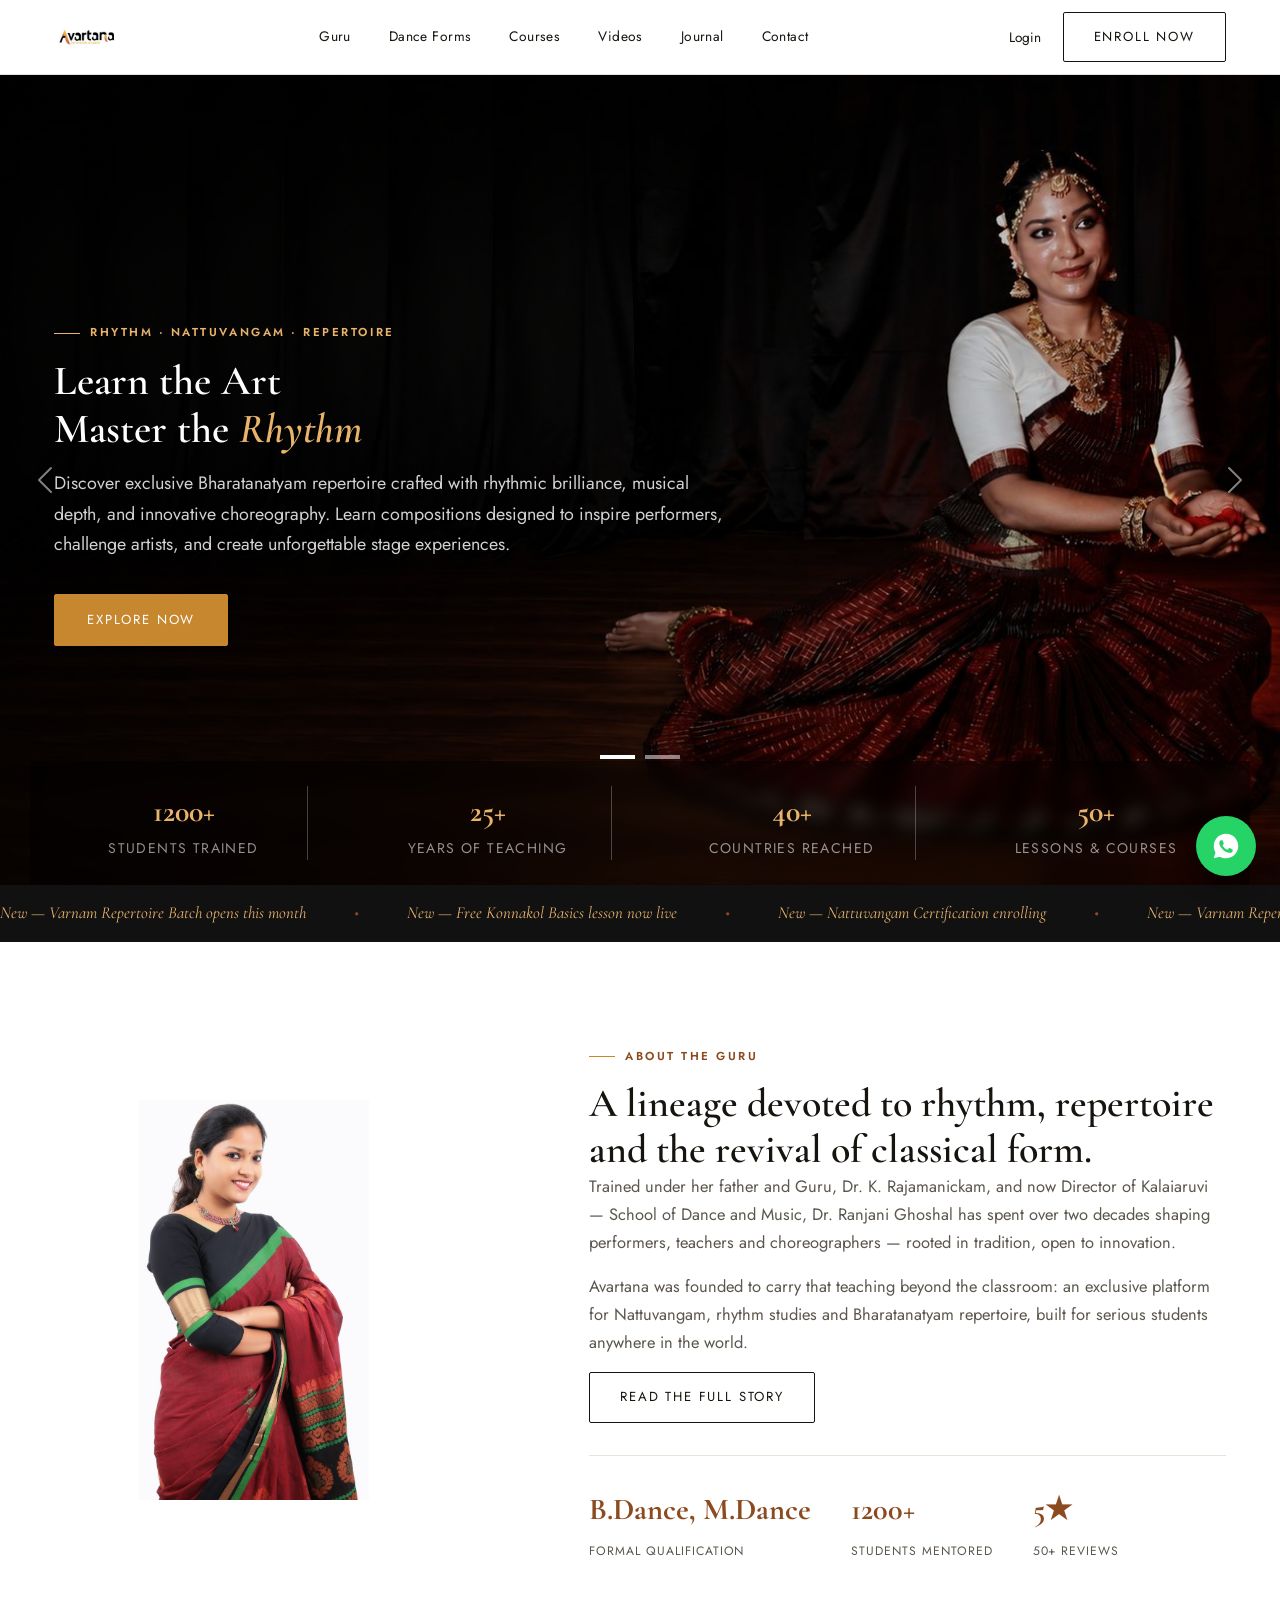
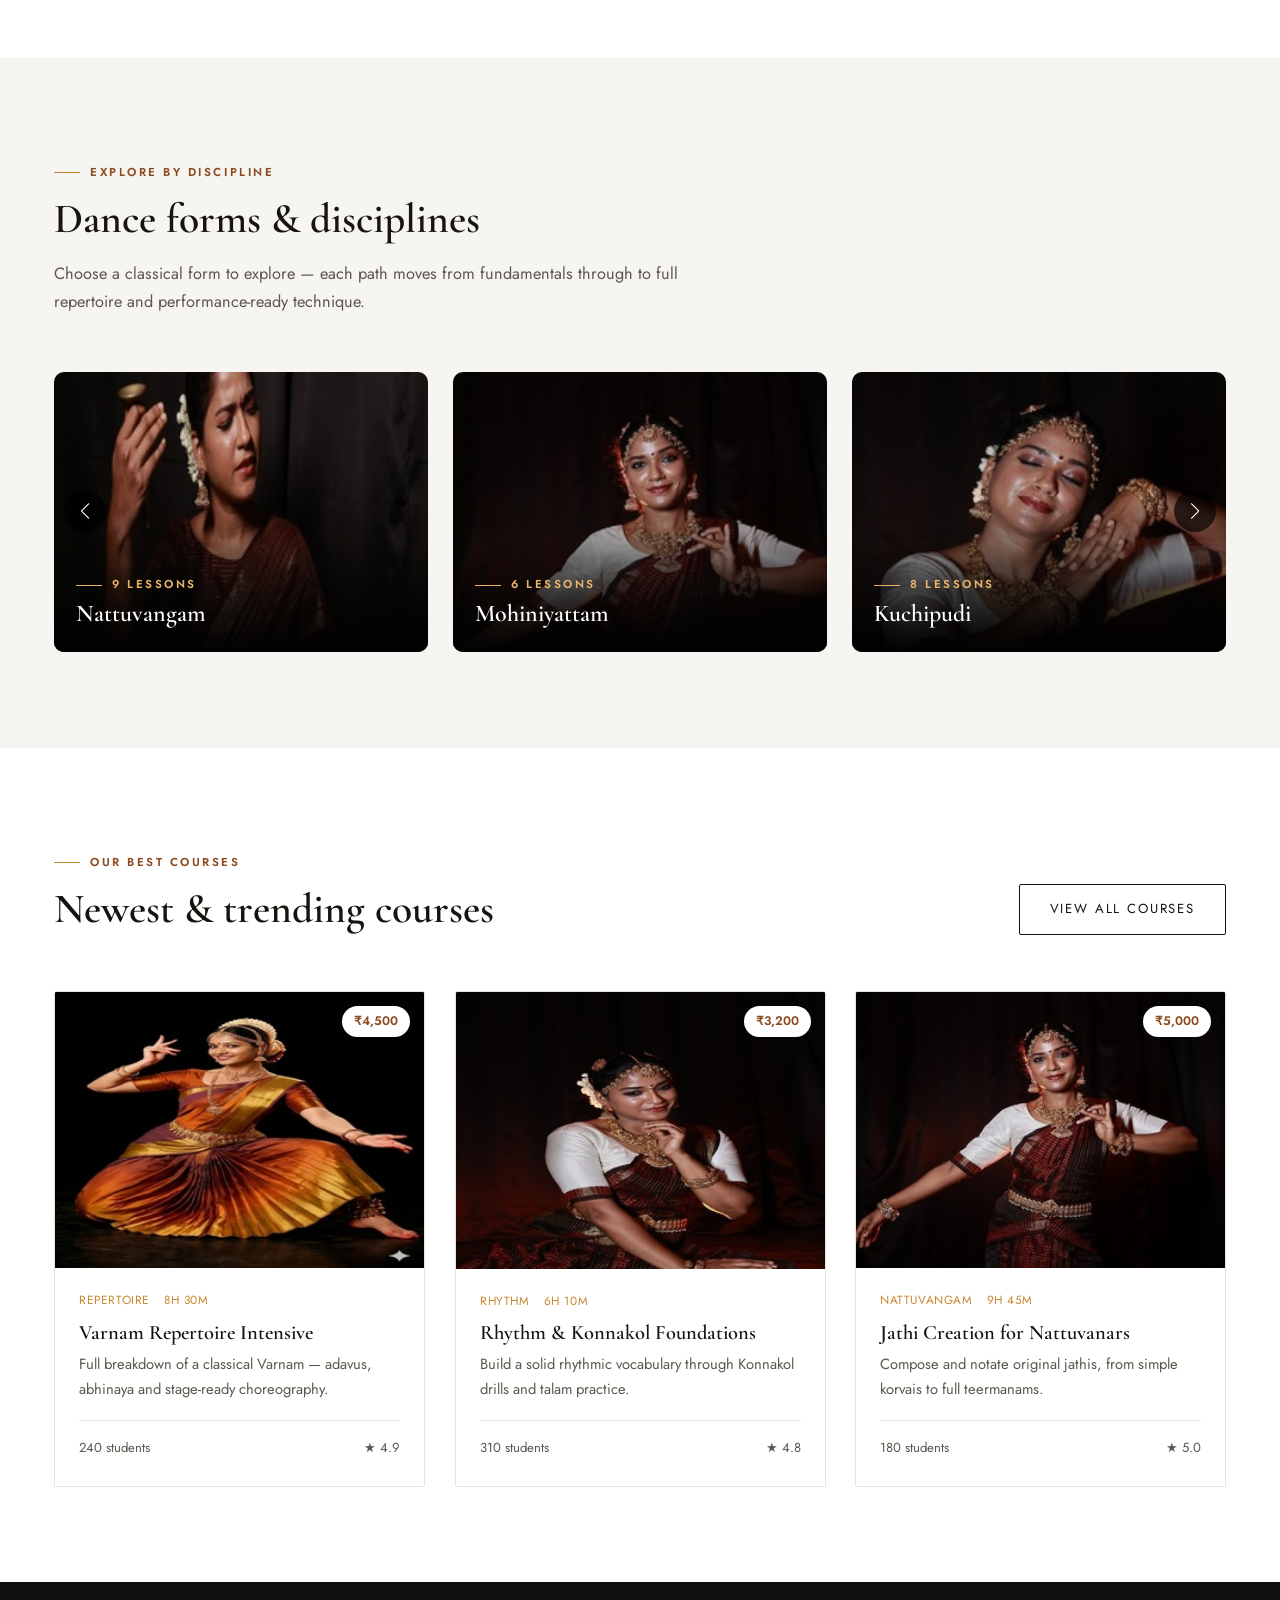
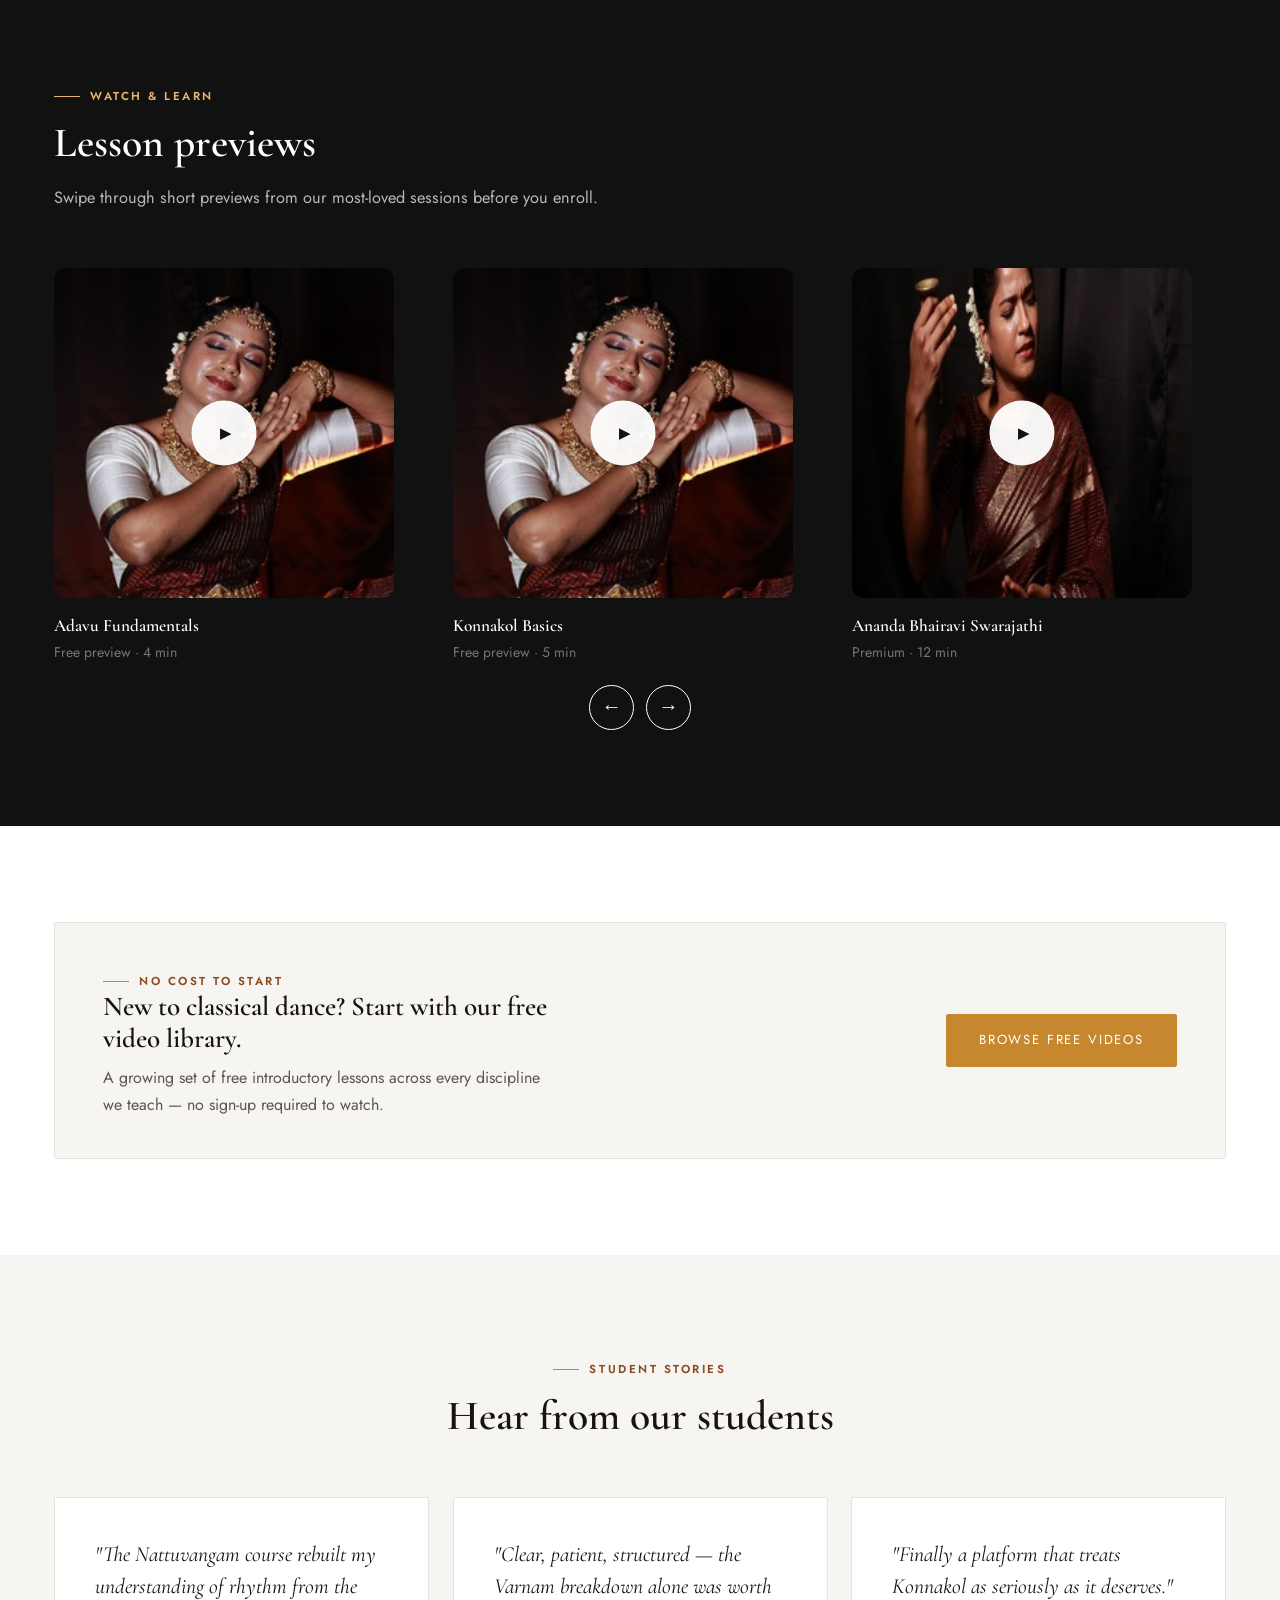
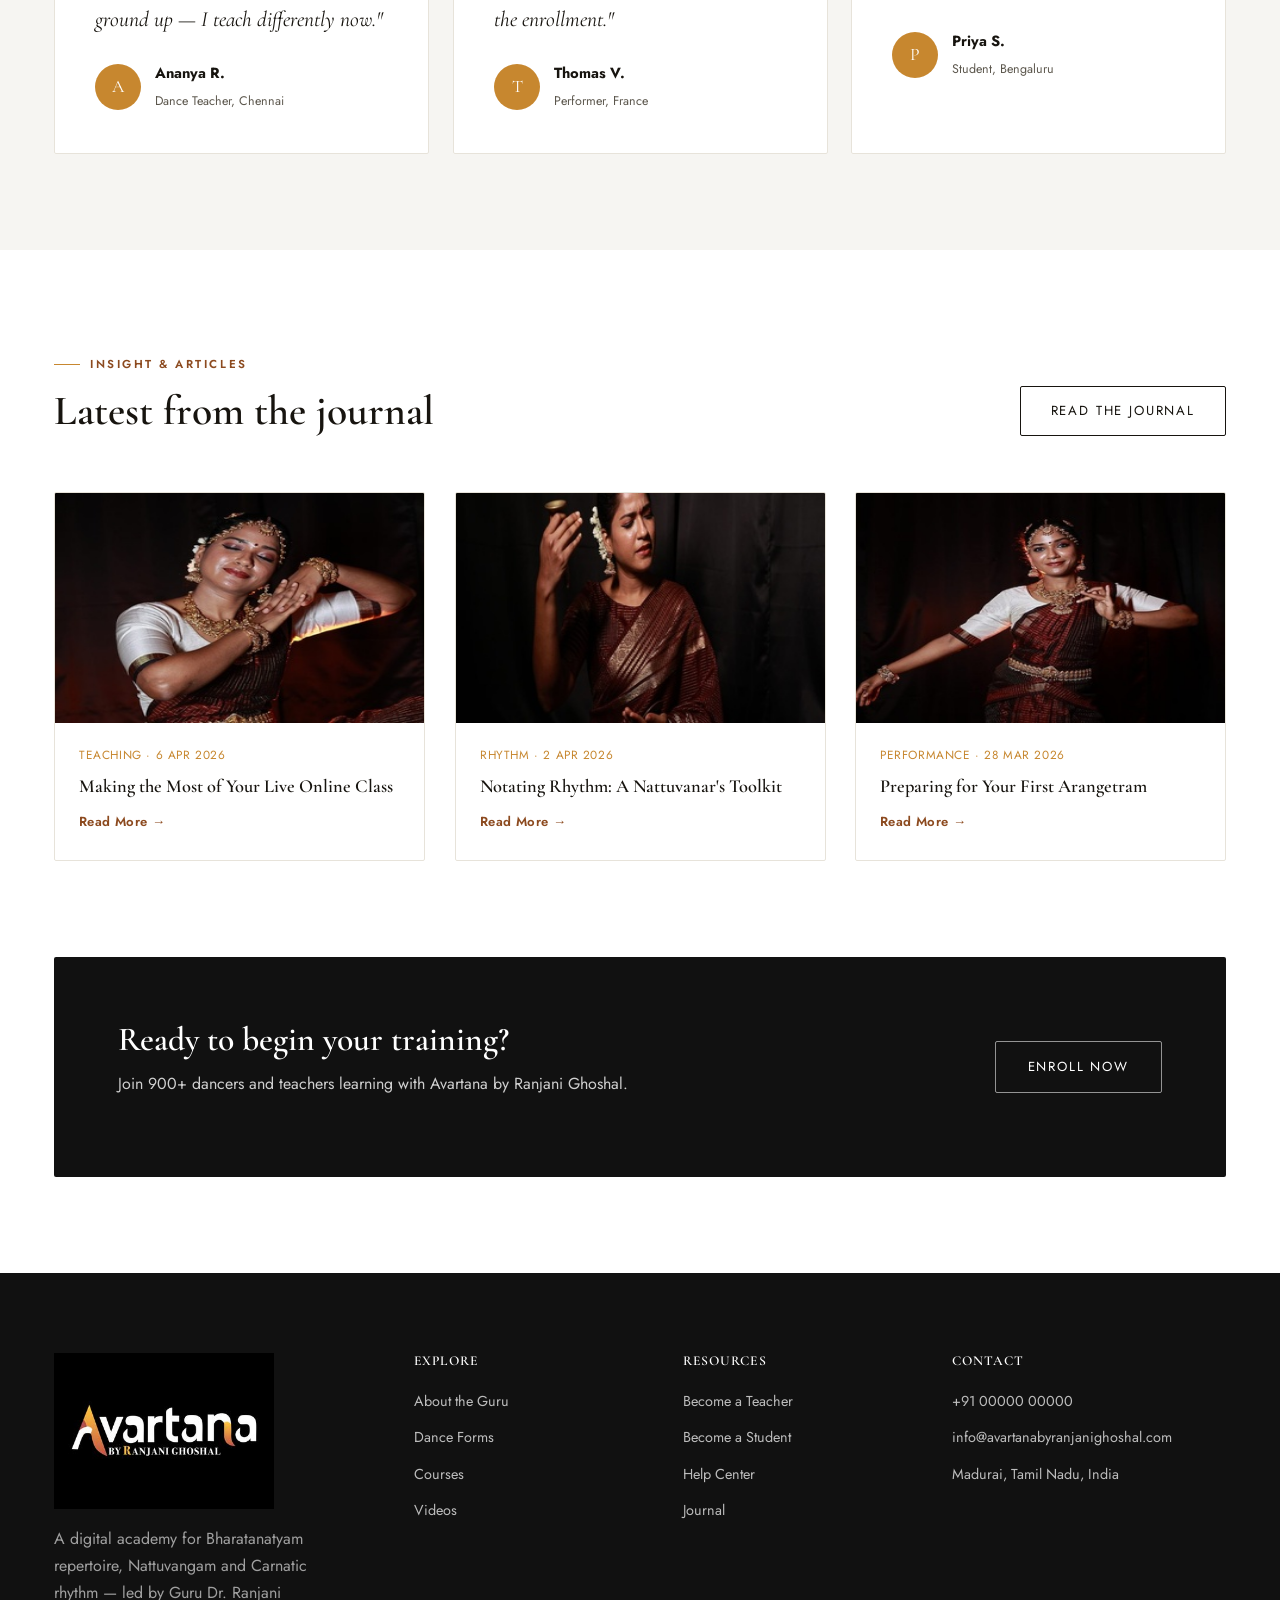
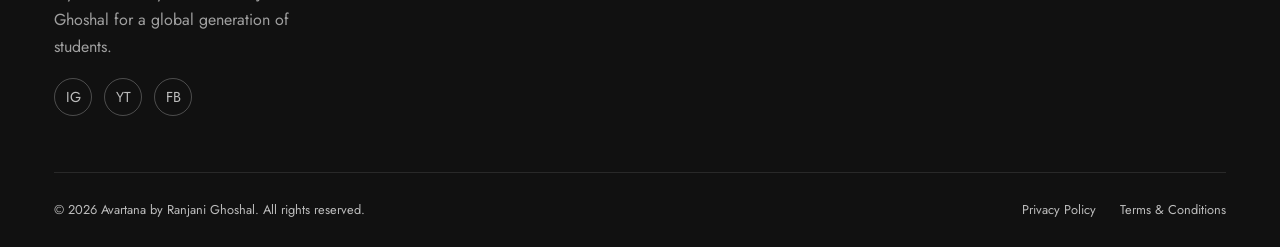
==== commit 770eabc8: "add" ====
--- a/index.html
+++ b/index.html
@@ -71,8 +71,10 @@
       <div class="header-cta">
         <a href="#" class="d-none d-md-inline-block" style="font-size:0.85rem;">Login</a>
         <a href="#courses" class="btn-outline">Enroll Now</a>
+      
+      </div>
+
         <button class="nav-toggle" aria-label="Open menu">&#9776;</button>
-      </div>
     </div>
   </header>
 
@@ -420,7 +422,7 @@
 
         <div class="course-card">
           <div class="course-thumb">
-            <img src="images/banner-1.jpg" alt="Jathi creation course thumbnail">
+            <img src="images/gallery-3.jpg" alt="Jathi creation course thumbnail">
             <span class="course-price">₹5,000</span>
           </div>
           <div class="course-body">
@@ -455,7 +457,7 @@
             <div class="video-slide">
 
               <div class="video-slide-frame">
-                <img src="images/banner-2.jpg" alt="Preview: Adavu fundamentals lesson">
+                <img src="images/gallery-1.jpg" alt="Preview: Adavu fundamentals lesson">
 
                 <video class="lesson-video" preload="metadata">
                   <source src="videos/adavu-fundamentals.mp4" type="video/mp4">
@@ -654,7 +656,7 @@
 
       <div class="news-grid">
         <article class="news-card">
-          <div class="news-thumb"><img src="images/news-1.svg" alt="Making the most of live online classes"></div>
+          <div class="news-thumb"><img src="images/gallery-1.jpg" alt="Making the most of live online classes"></div>
           <div class="news-body">
             <div class="news-meta">Teaching &middot; 6 Apr 2026</div>
             <h3>Making the Most of Your Live Online Class</h3>
@@ -662,7 +664,7 @@
           </div>
         </article>
         <article class="news-card">
-          <div class="news-thumb"><img src="images/news-2.svg" alt="Notating rhythm for Nattuvangam"></div>
+          <div class="news-thumb"><img src="images/gallery-2.jpg" alt="Notating rhythm for Nattuvangam"></div>
           <div class="news-body">
             <div class="news-meta">Rhythm &middot; 2 Apr 2026</div>
             <h3>Notating Rhythm: A Nattuvanar's Toolkit</h3>
@@ -670,7 +672,7 @@
           </div>
         </article>
         <article class="news-card">
-          <div class="news-thumb"><img src="images/news-3.svg" alt="Preparing for your first arangetram"></div>
+          <div class="news-thumb"><img src="images/gallery-3.jpg" alt="Preparing for your first arangetram"></div>
           <div class="news-body">
             <div class="news-meta">Performance &middot; 28 Mar 2026</div>
             <h3>Preparing for Your First Arangetram</h3>
--- a/css/style.css
+++ b/css/style.css
@@ -313,7 +313,7 @@
 
 .hero-content h1 {
   color: #fff;
-  font-size: clamp(2.6rem, 5vw, 4.2rem);
+  font-size: clamp(2.6rem, 5vw, 2.2rem);
   margin-top: 18px;
   margin-bottom: 22px;
 }
@@ -620,7 +620,6 @@
 .course-thumb img {
   width: 100%;
   height: 100%;
-  object-fit: cover;
 }
 
 .course-price {
@@ -878,7 +877,7 @@
 .news-thumb img {
   width: 100%;
   height: 100%;
-  object-fit: cover;
+  /* object-fit: cover; */
 }
 
 .news-body {
@@ -1103,6 +1102,7 @@
   height: 100%;
   display: flex;
   align-items: center;
+
 }
 
 .carousel-caption-custom .hero-content {
@@ -1198,6 +1198,7 @@
   .hero-stats {
     grid-template-columns: repeat(2, 1fr);
     padding: 15px 10px;
+    display: none;
   }
 
   .hero-stats div {
@@ -1240,7 +1241,6 @@
 .danceFormsSwiper .form-card img {
   width: 100%;
   height: 380px;
-  object-fit: cover;
   display: block;
 }
 
@@ -1311,7 +1311,7 @@
 .video-slide-frame>img {
   width: 100%;
   height: 100%;
-  object-fit: cover;
+  /* object-fit: cover; */
   display: block;
   transition: opacity 0.3s ease;
 }
@@ -1321,7 +1321,7 @@
   inset: 0;
   width: 100%;
   height: 100%;
-  object-fit: cover;
+  /* object-fit: cover; */
   display: none;
   z-index: 2;
 }
@@ -1416,4 +1416,65 @@
     width: 58px;
     height: 58px;
   }
-}+}
+/* =========================================================
+   Scroll Reveal Animations
+   ========================================================= */
+.reveal {
+  opacity: 0;
+  transform: translateY(28px);
+  transition: opacity 0.7s ease, transform 0.7s ease;
+  will-change: opacity, transform;
+}
+.reveal.in-view {
+  opacity: 1;
+  transform: translateY(0);
+}
+/* Stagger children of a revealed group (cards inside a grid/section) */
+.reveal-group.in-view > * {
+  animation: none;
+}
+.reveal-group > * {
+  opacity: 0;
+  transform: translateY(24px);
+  transition: opacity 0.6s ease, transform 0.6s ease;
+}
+.reveal-group.in-view > *:nth-child(1) { transition-delay: 0.05s; }
+.reveal-group.in-view > *:nth-child(2) { transition-delay: 0.15s; }
+.reveal-group.in-view > *:nth-child(3) { transition-delay: 0.25s; }
+.reveal-group.in-view > *:nth-child(4) { transition-delay: 0.35s; }
+.reveal-group.in-view > *:nth-child(5) { transition-delay: 0.45s; }
+.reveal-group.in-view > * {
+  opacity: 1;
+  transform: translateY(0);
+}
+
+@media (prefers-reduced-motion: reduce) {
+  .reveal, .reveal-group > * {
+    opacity: 1 !important;
+    transform: none !important;
+    transition: none !important;
+  }
+}
+
+/* Small extra mobile polish for very narrow phones */
+@media (max-width: 380px) {
+  .carousel-caption-custom h1 {
+    font-size: 30px;
+  }
+  .carousel-caption-custom p {
+    font-size: 14px;
+  }
+  .hero-content .eyebrow {
+    font-size: 0.64rem;
+  }
+  .section {
+    padding: 52px 0;
+  }
+  .section-head h2 {
+    font-size: 2rem;
+  }
+  .cta-band h2 {
+    font-size: 1.6rem;
+  }
+}
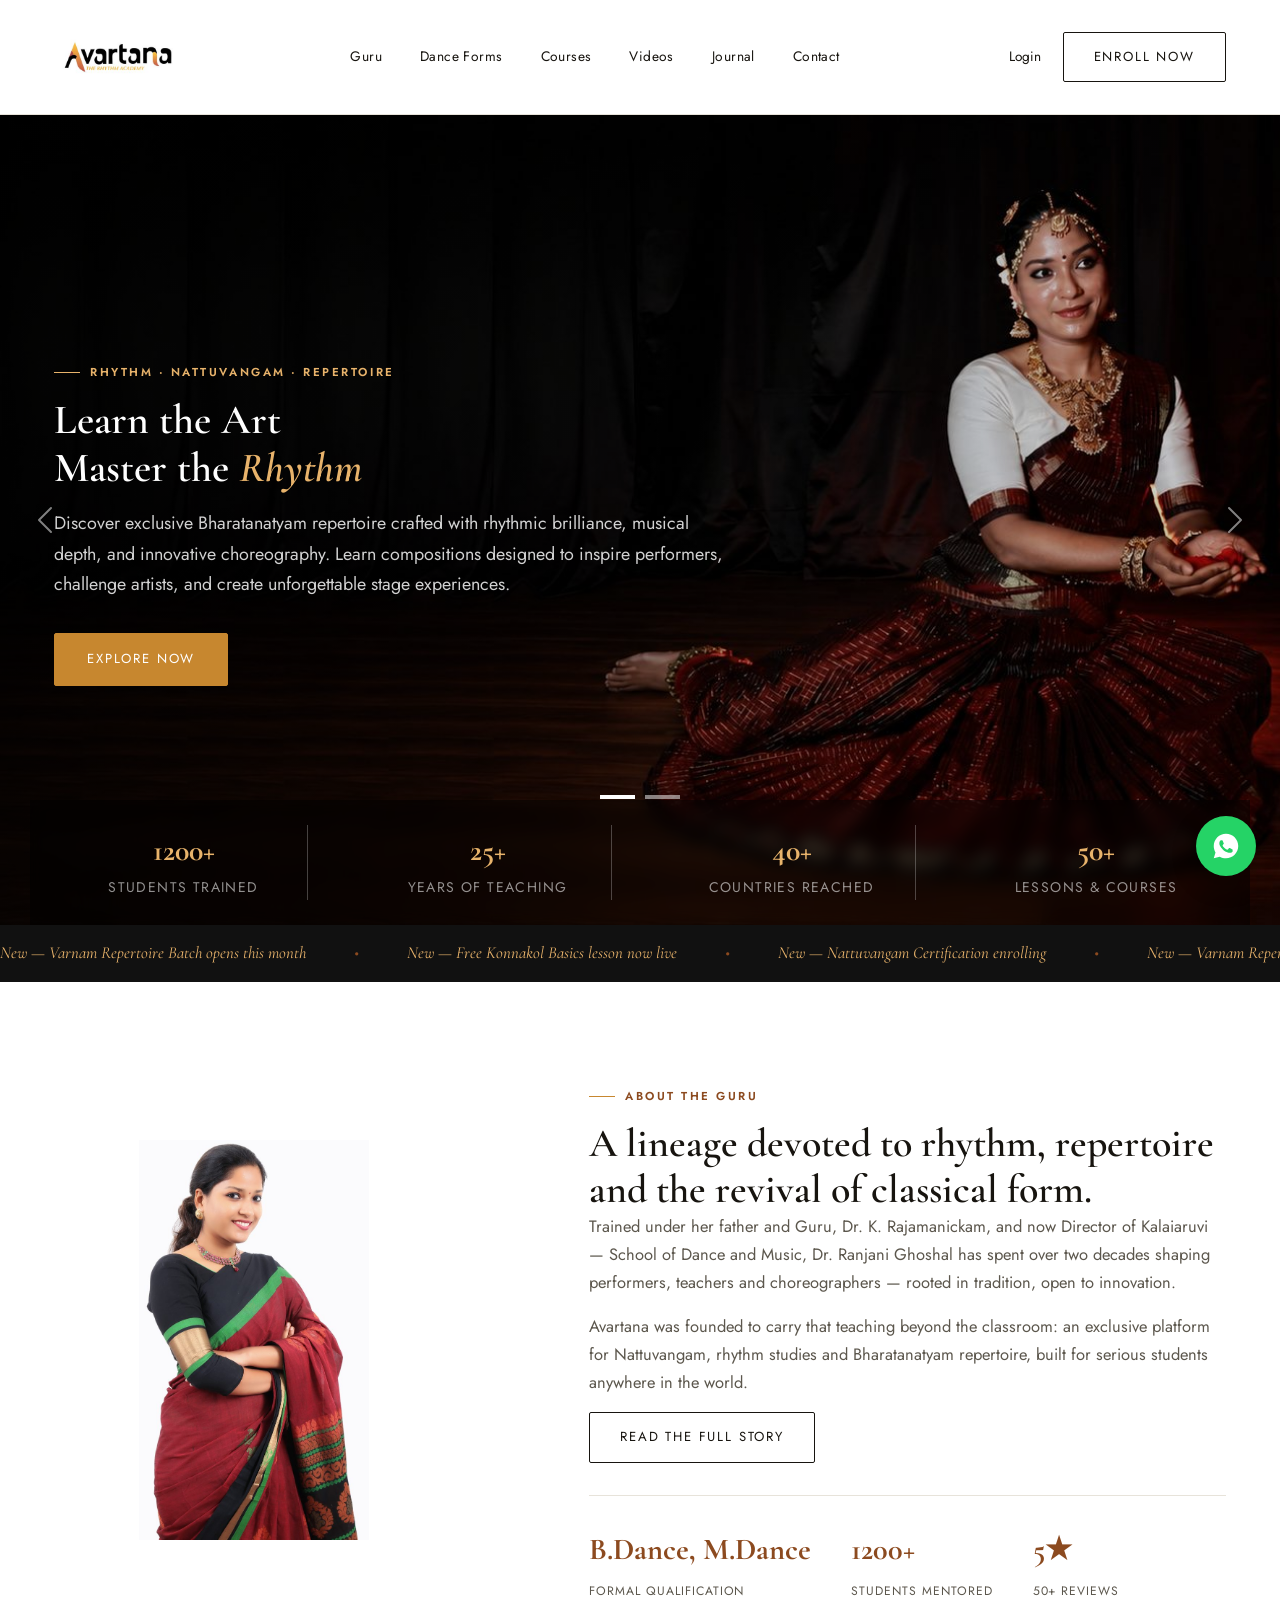
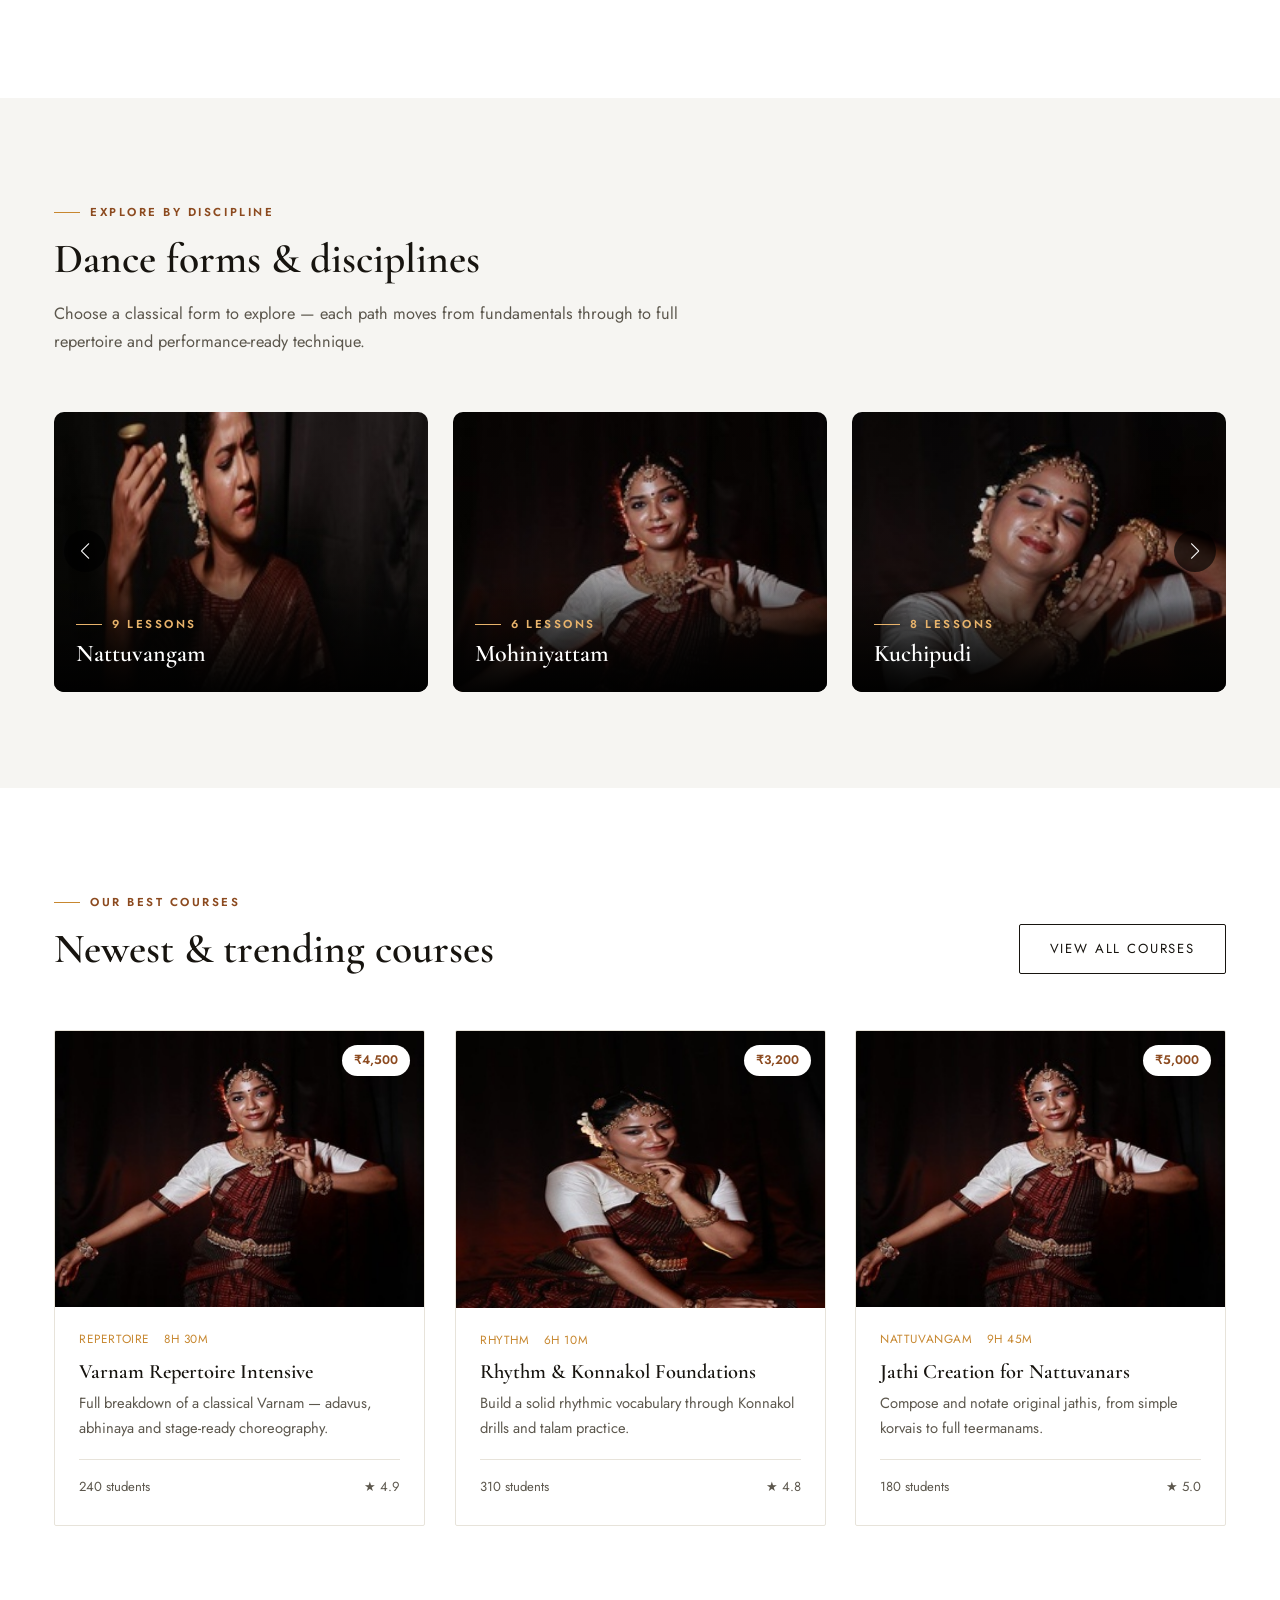
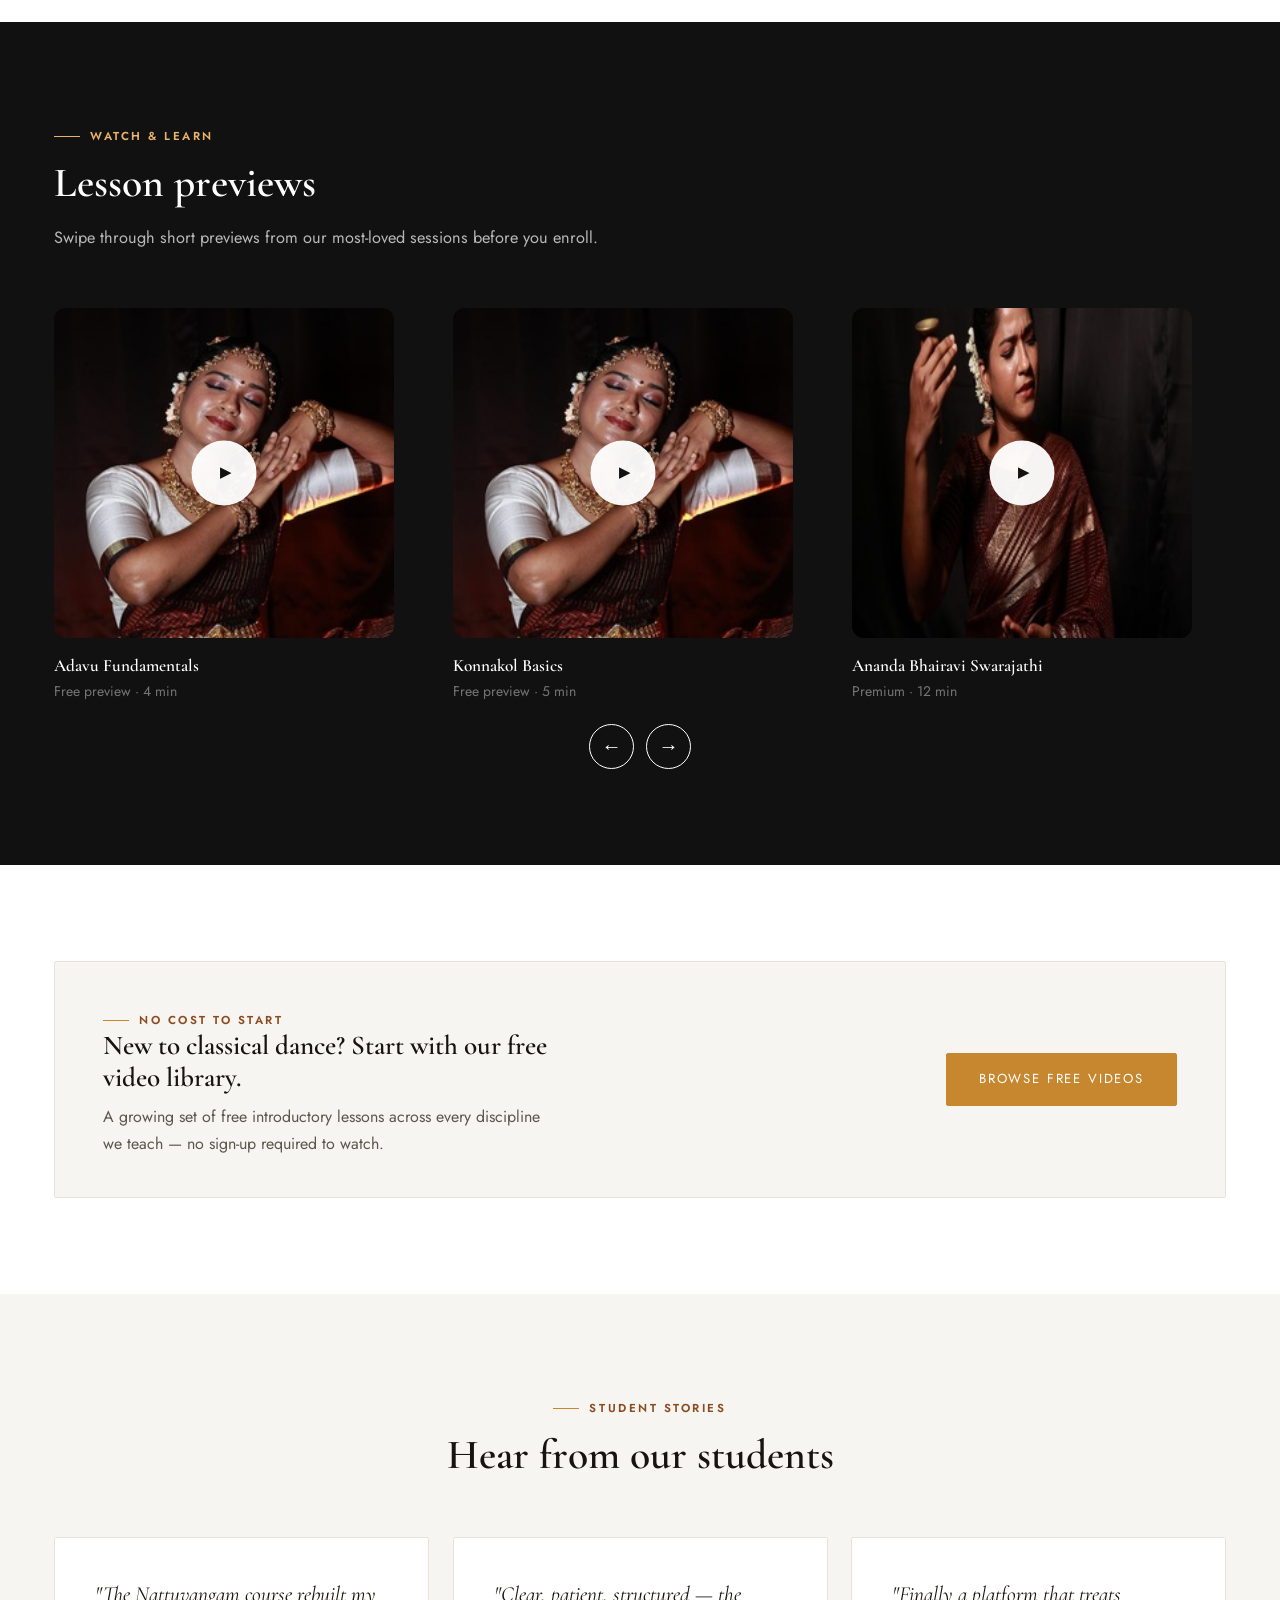
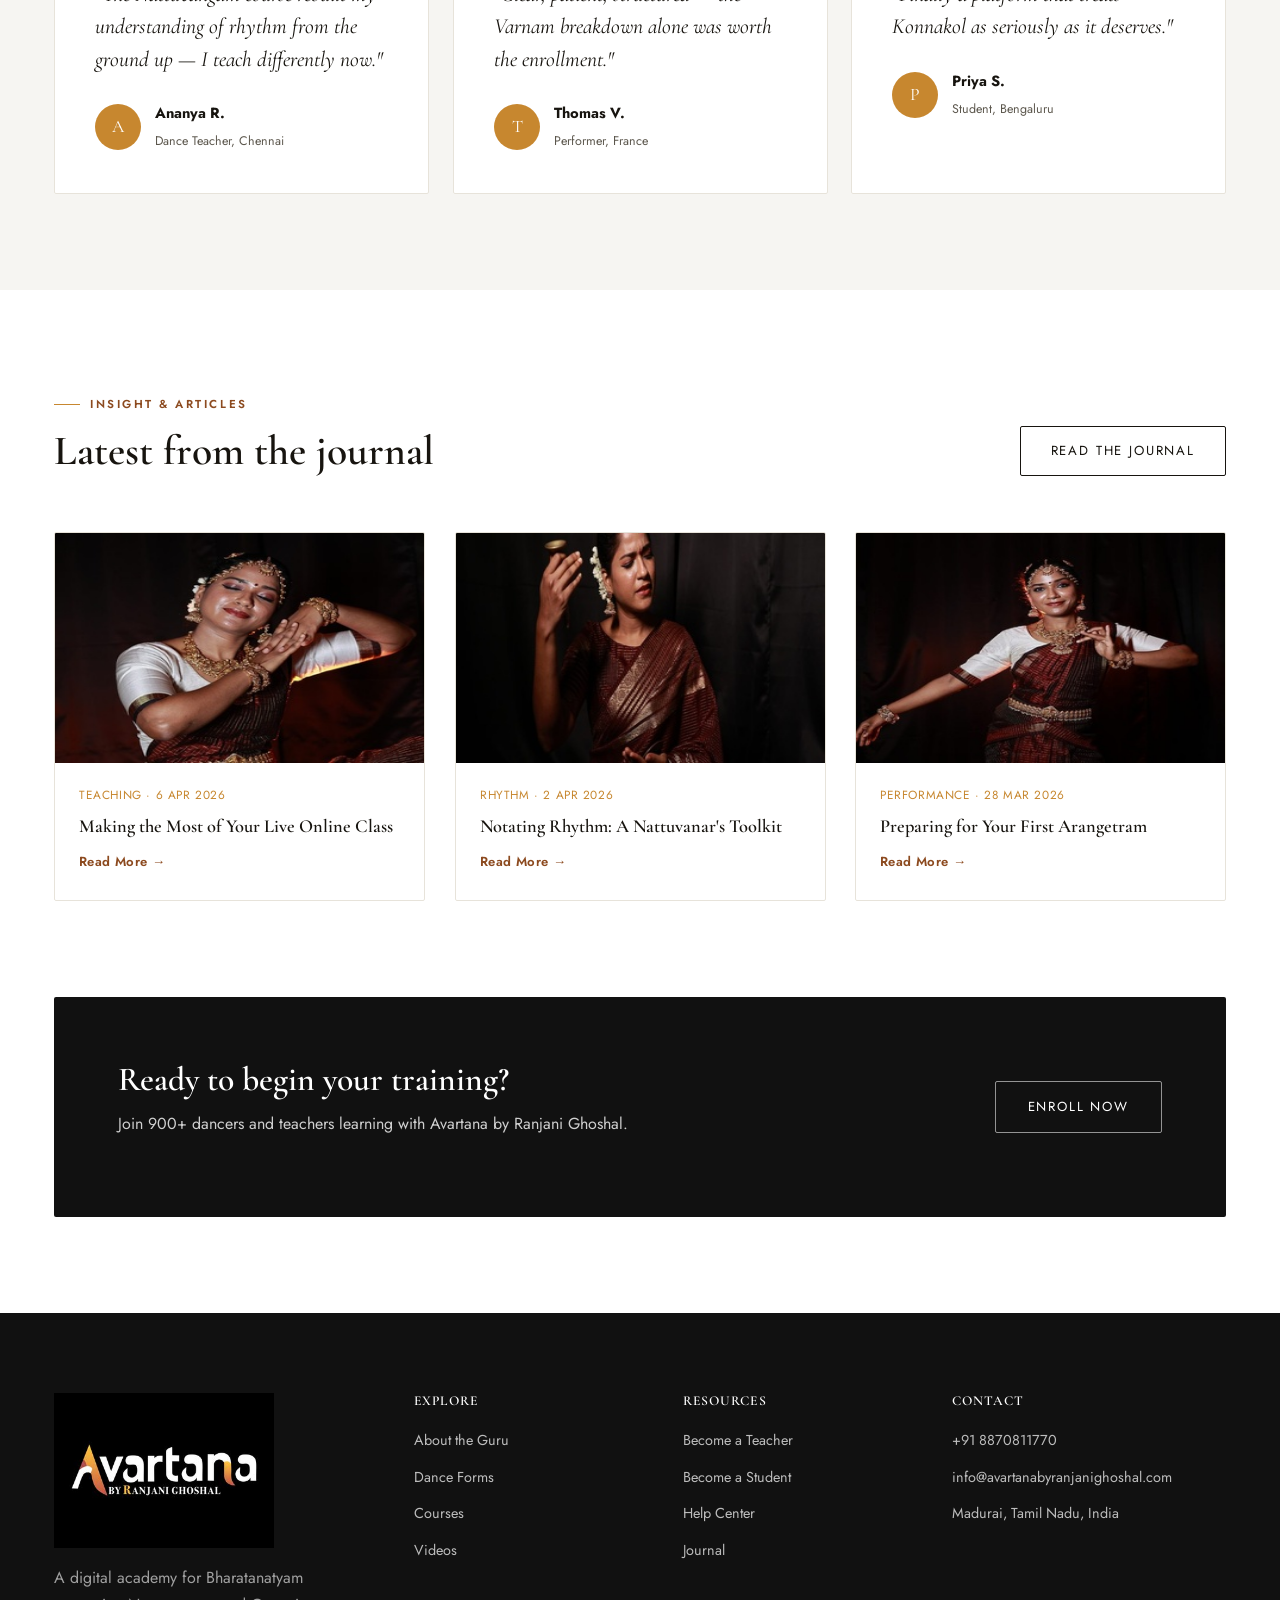
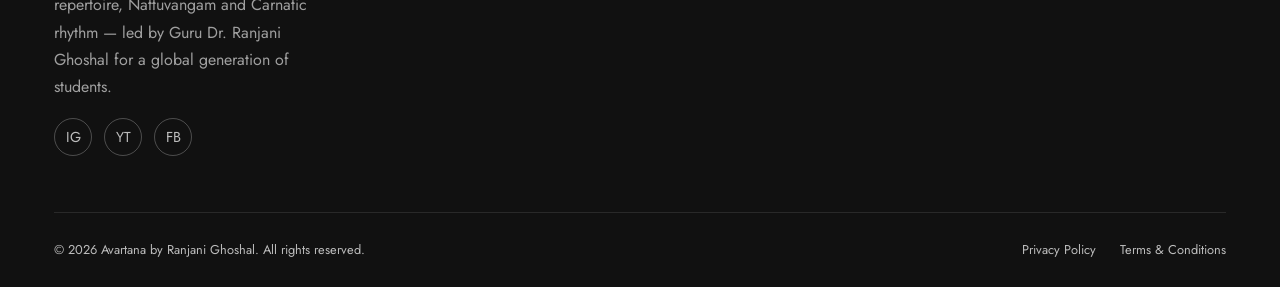
==== commit e5edf7da: "add" ====
--- a/index.html
+++ b/index.html
@@ -250,7 +250,7 @@
   </section>
 
   <!-- WhatsApp floating enquiry button -->
-  <a href="https://wa.me/910000000000?text=Hi%2C%20I%27d%20like%20to%20know%20more%20about%20Avartana%20classes"
+  <a href="https://wa.me/918870811770?text=Hi%2C%20I%27d%20like%20to%20know%20more%20about%20Avartana%20classes"
     class="whatsapp-float" target="_blank" rel="noopener" aria-label="Chat on WhatsApp">
     <svg viewBox="0 0 32 32" width="28" height="28" fill="#fff">
       <path
@@ -396,7 +396,7 @@
       <div class="course-grid">
         <div class="course-card">
           <div class="course-thumb">
-            <img src="images/dancer-full-pose.jpg" alt="Varnam Repertoire course thumbnail">
+            <img src="images/gallery-3.jpg" alt="Varnam Repertoire course thumbnail">
             <span class="course-price">₹4,500</span>
           </div>
           <div class="course-body">
@@ -549,7 +549,7 @@
             <div class="video-slide">
 
               <div class="video-slide-frame">
-                <img src="images/dancer-full-pose.jpg" alt="Preview: Abhinaya and expression lesson">
+                <img src="images/gallery-2.jpg" alt="Preview: Abhinaya and expression lesson">
 
                 <video class="lesson-video" preload="metadata">
                   <source src="videos/abhinaya-expression.mp4" type="video/mp4">
@@ -733,7 +733,7 @@
         <div class="footer-col">
           <h4>Contact</h4>
           <ul>
-            <li>+91 00000 00000</li>
+            <li>+91 8870811770</li>
             <li>info@avartanabyranjanighoshal.com</li>
             <li>Madurai, Tamil Nadu, India</li>
           </ul>
--- a/css/style.css
+++ b/css/style.css
@@ -204,7 +204,7 @@
 }
 
 .brand-logo img {
-  height: 46px;
+  height: 90px;
   width: auto;
 }
 
@@ -1035,6 +1035,11 @@
   .section {
     padding: 68px 0;
   }
+
+  .brand-logo img {
+  height: 50px;
+  width: auto;
+}
 }
 
 @media (max-width: 575px) {
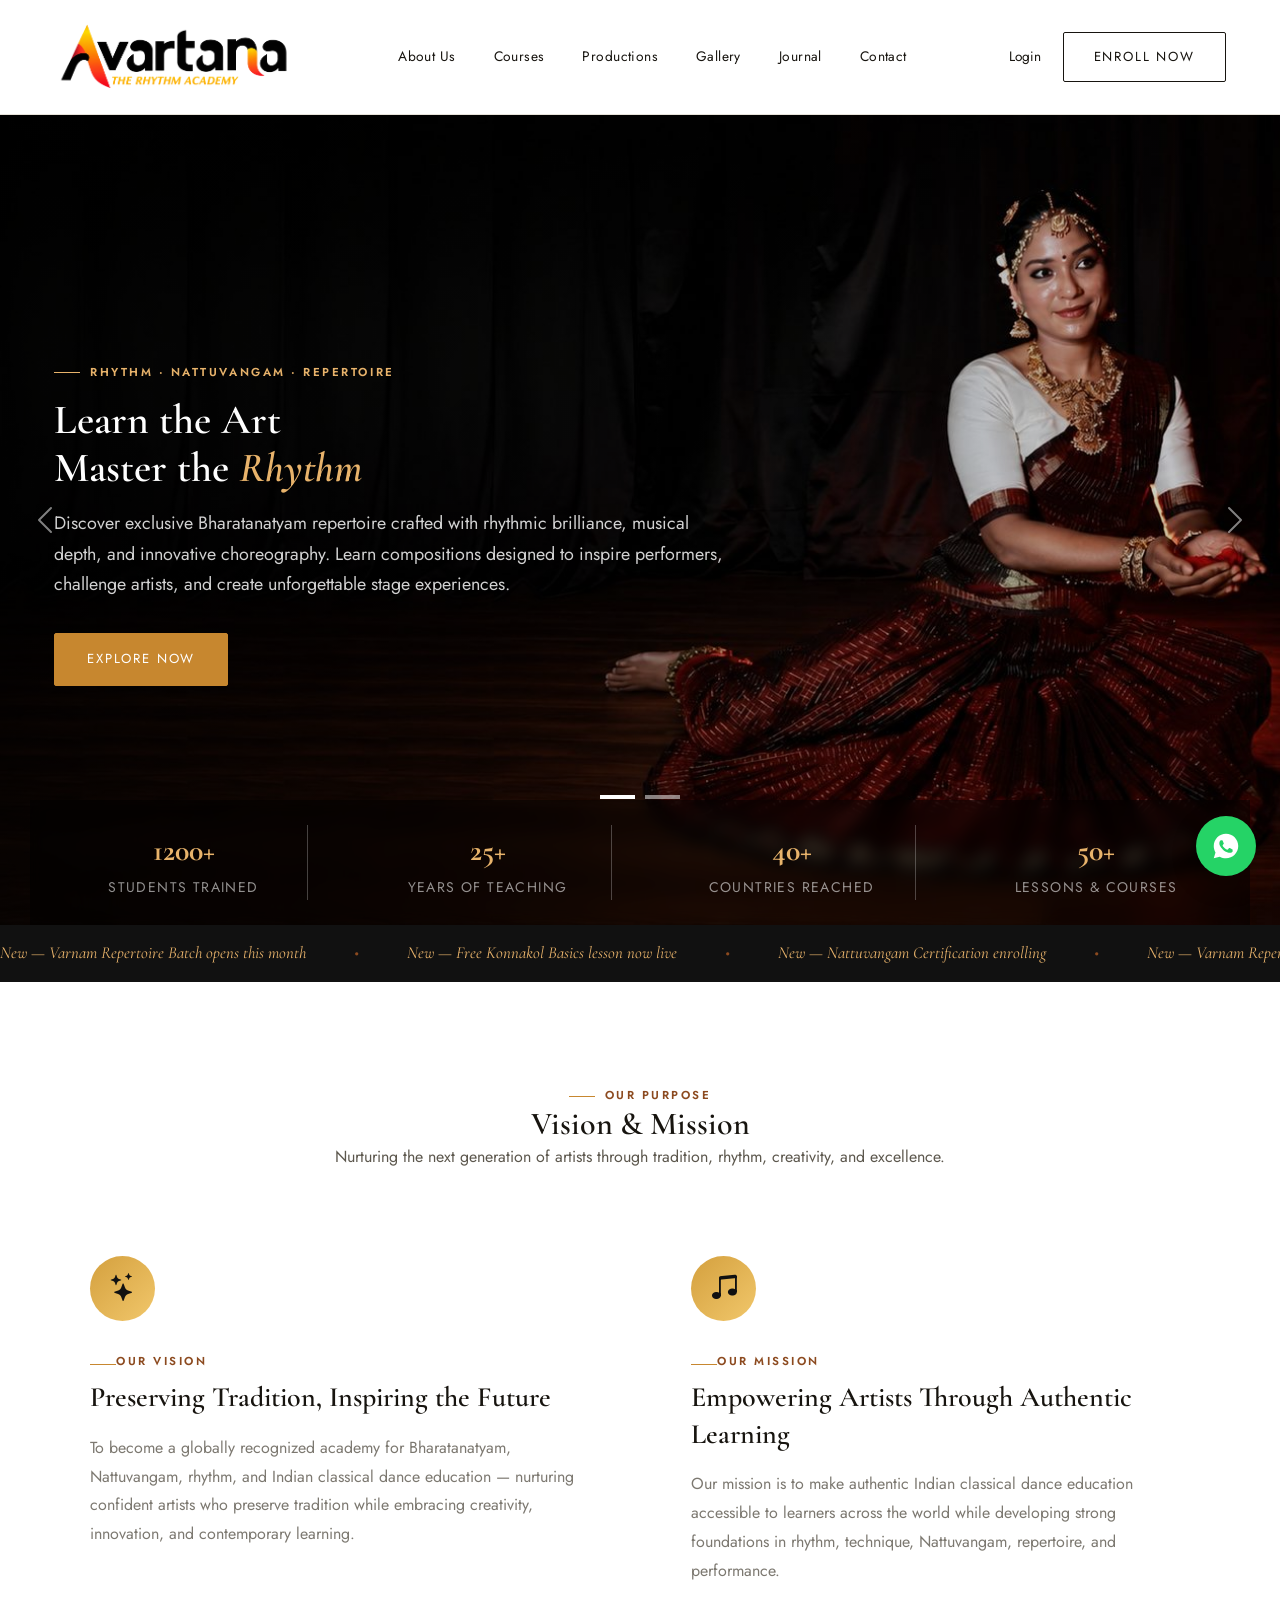
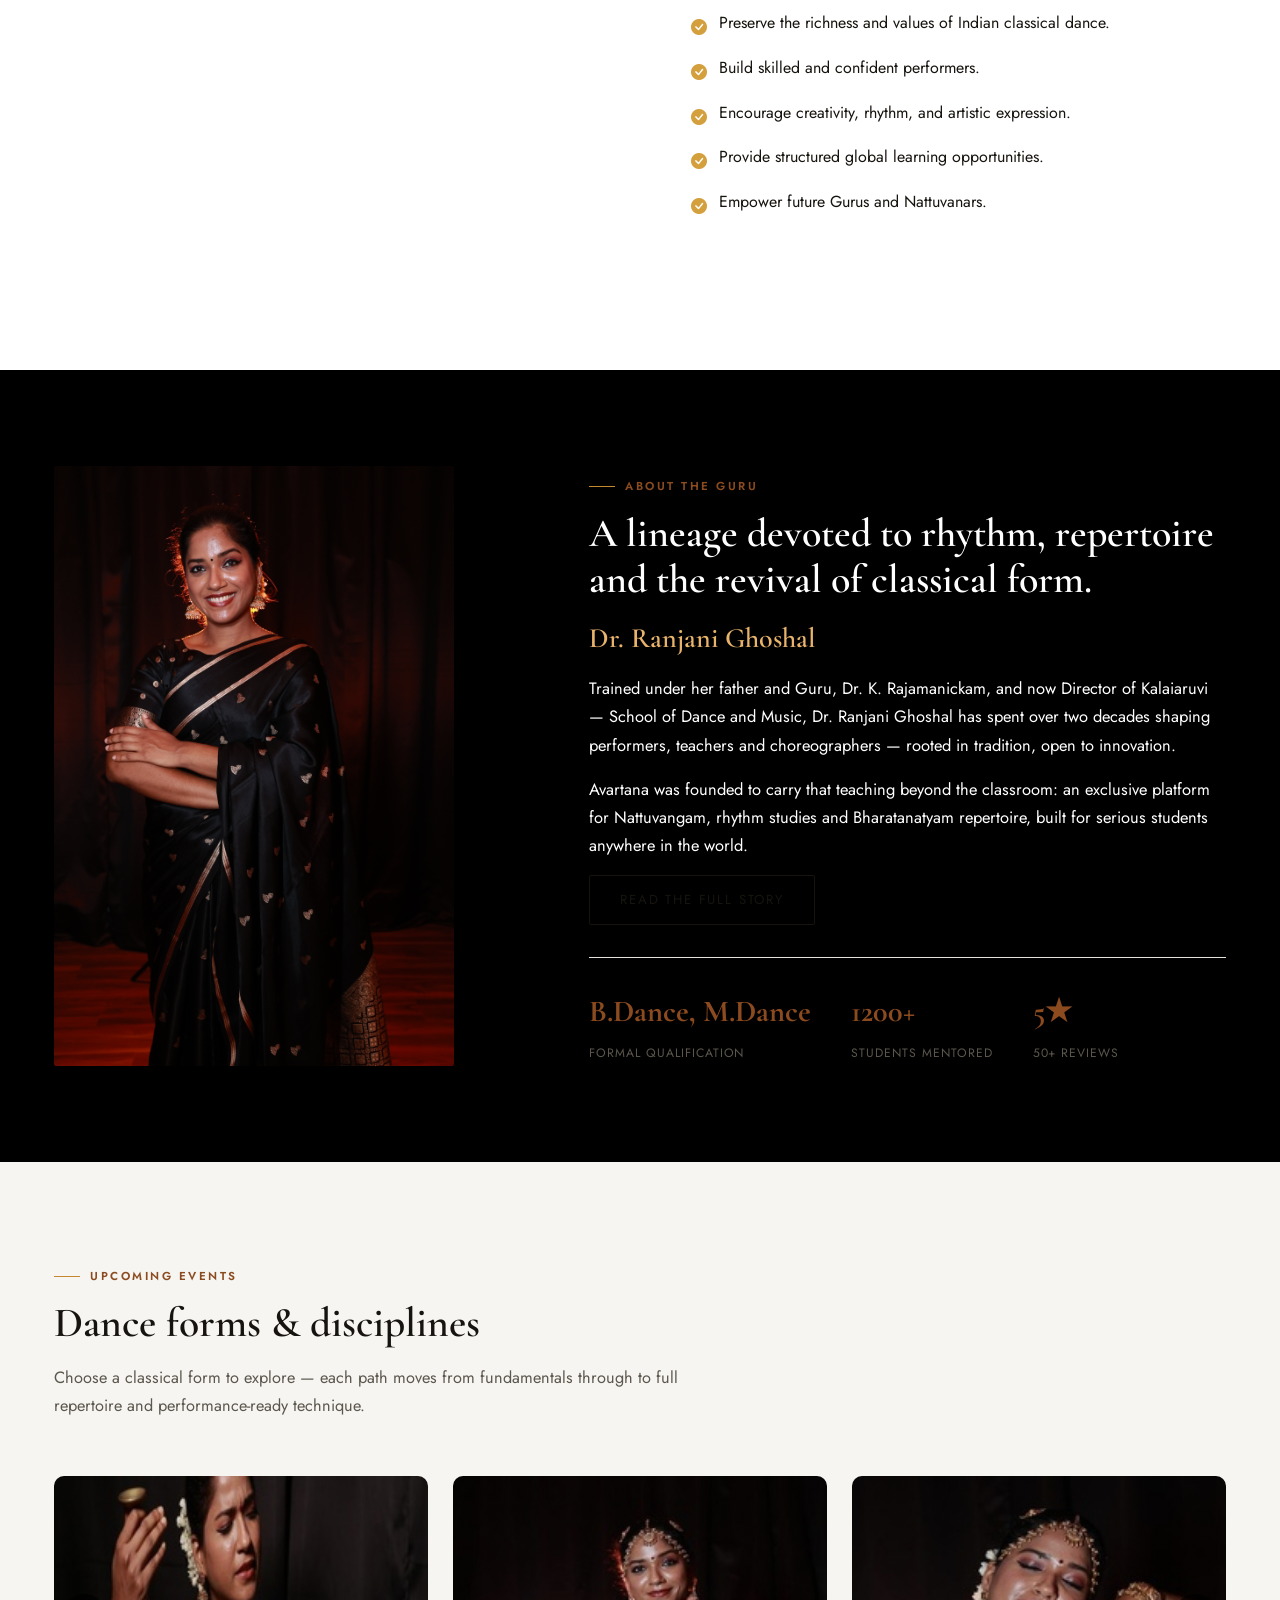
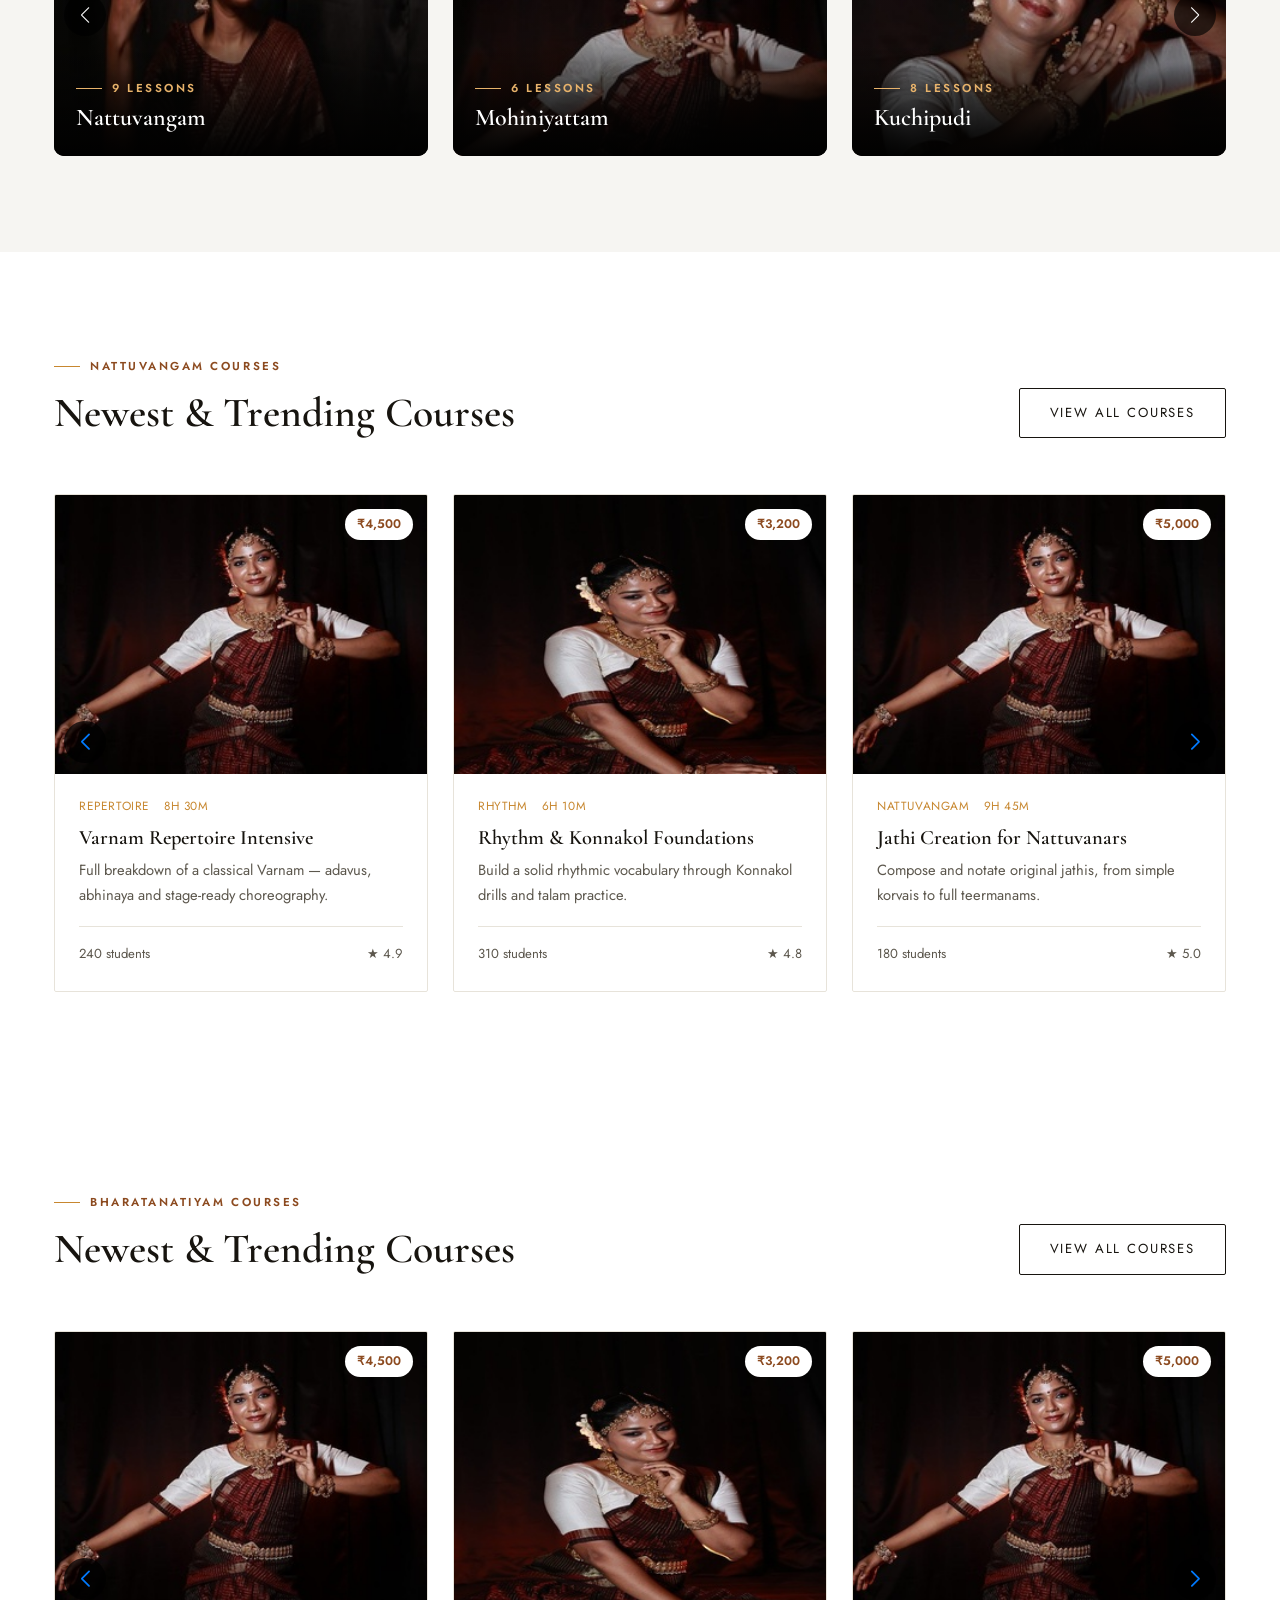
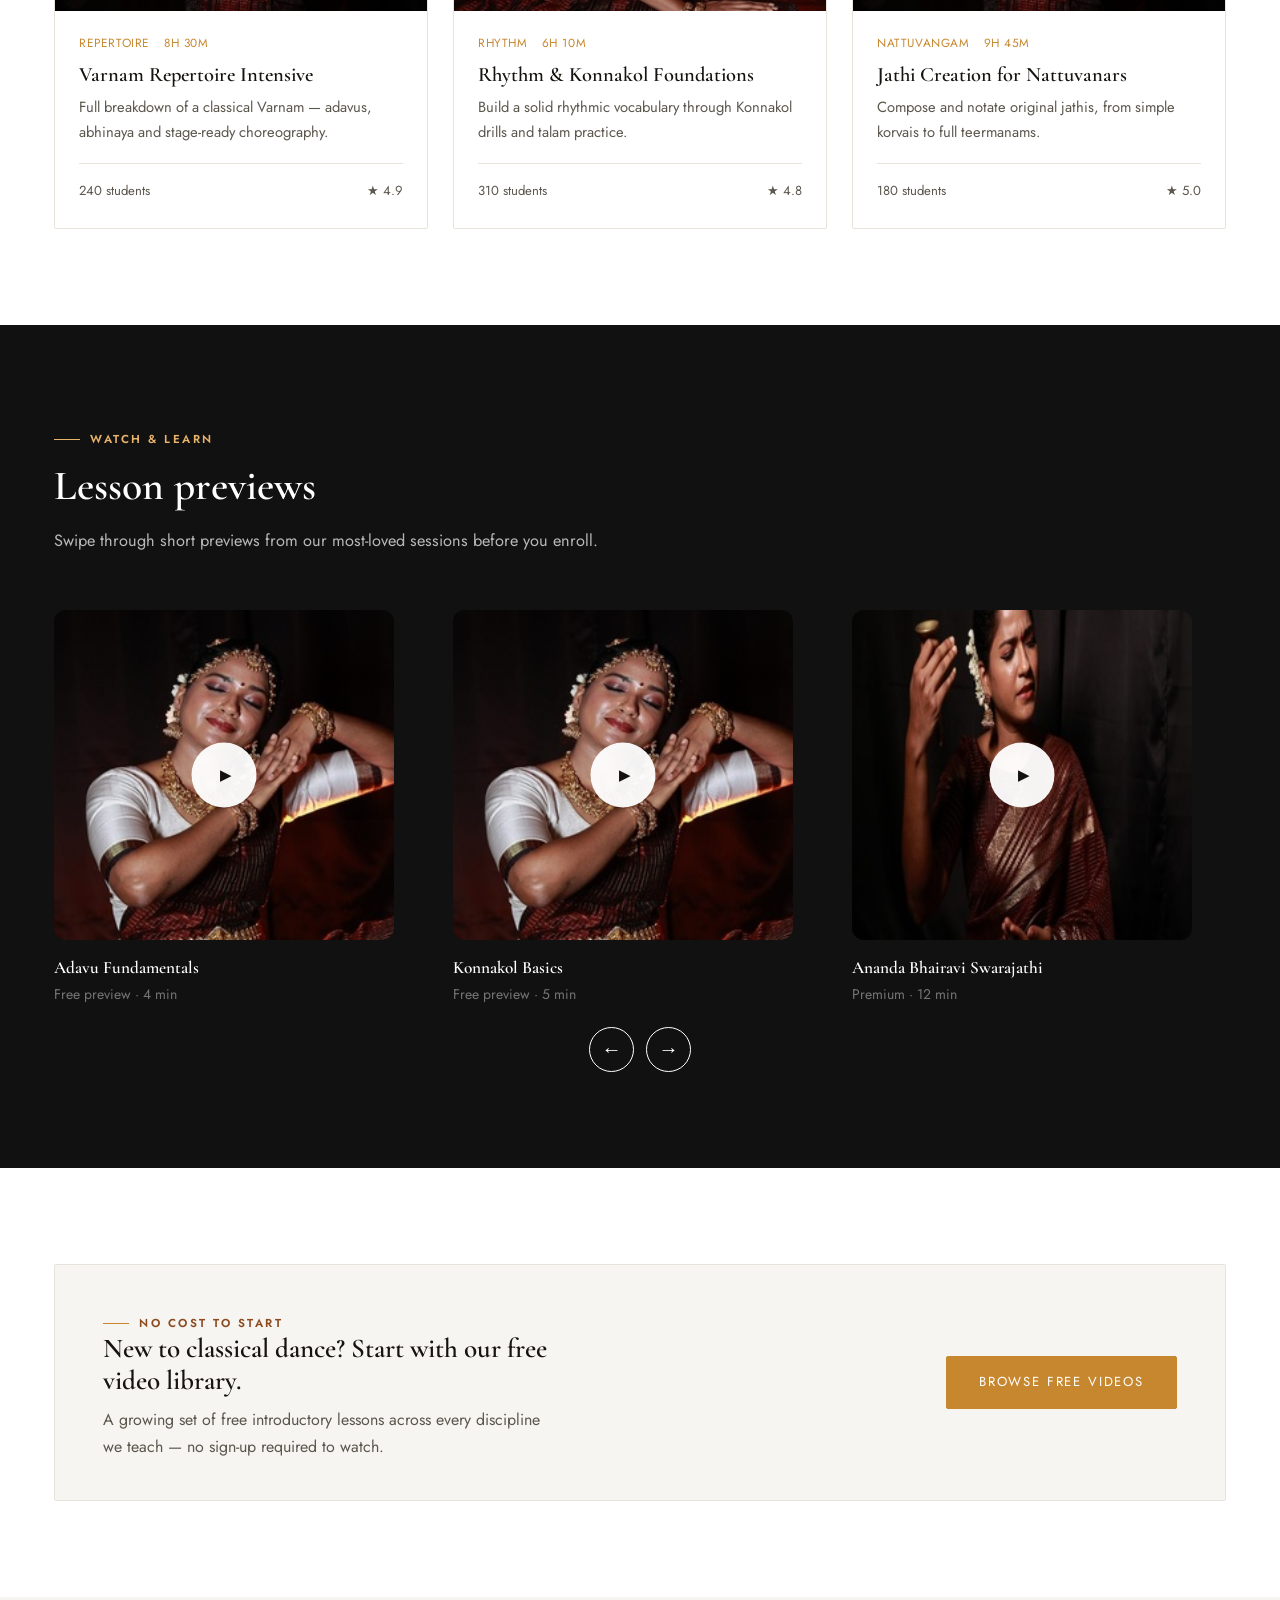
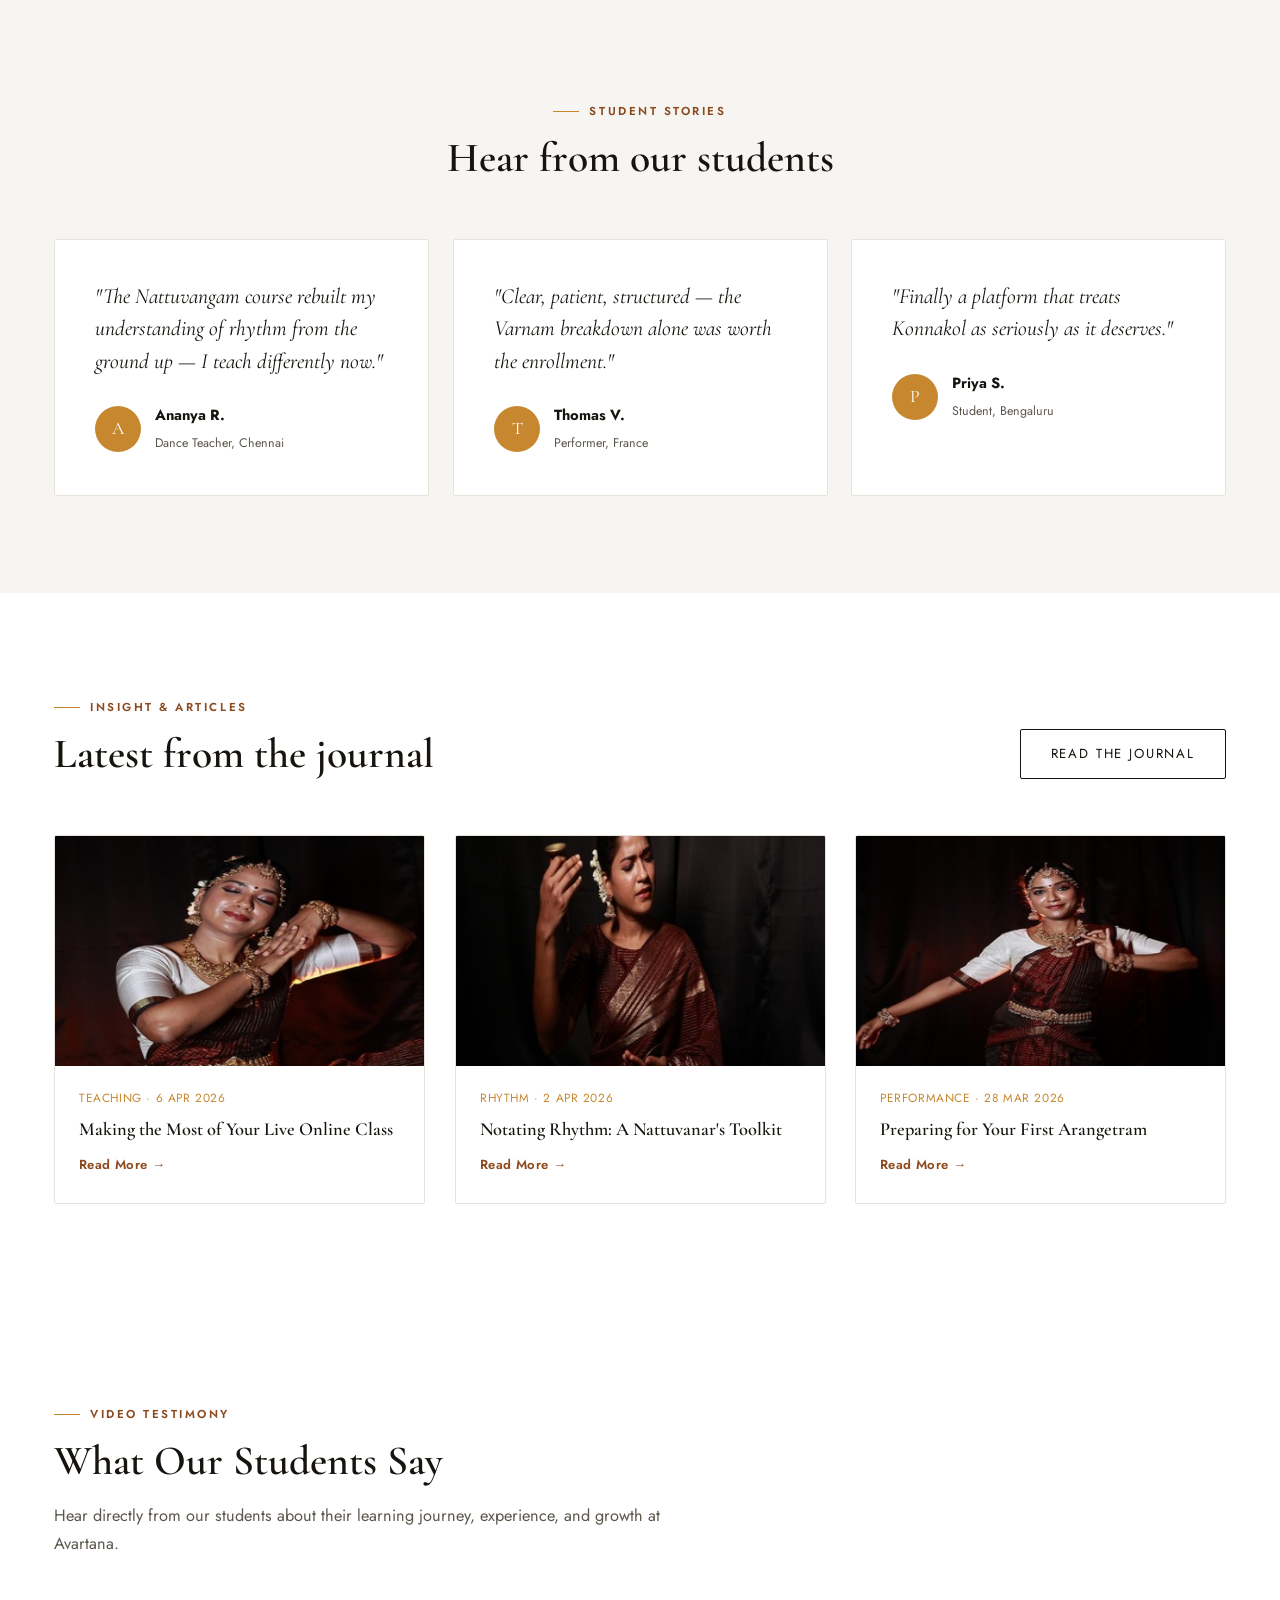
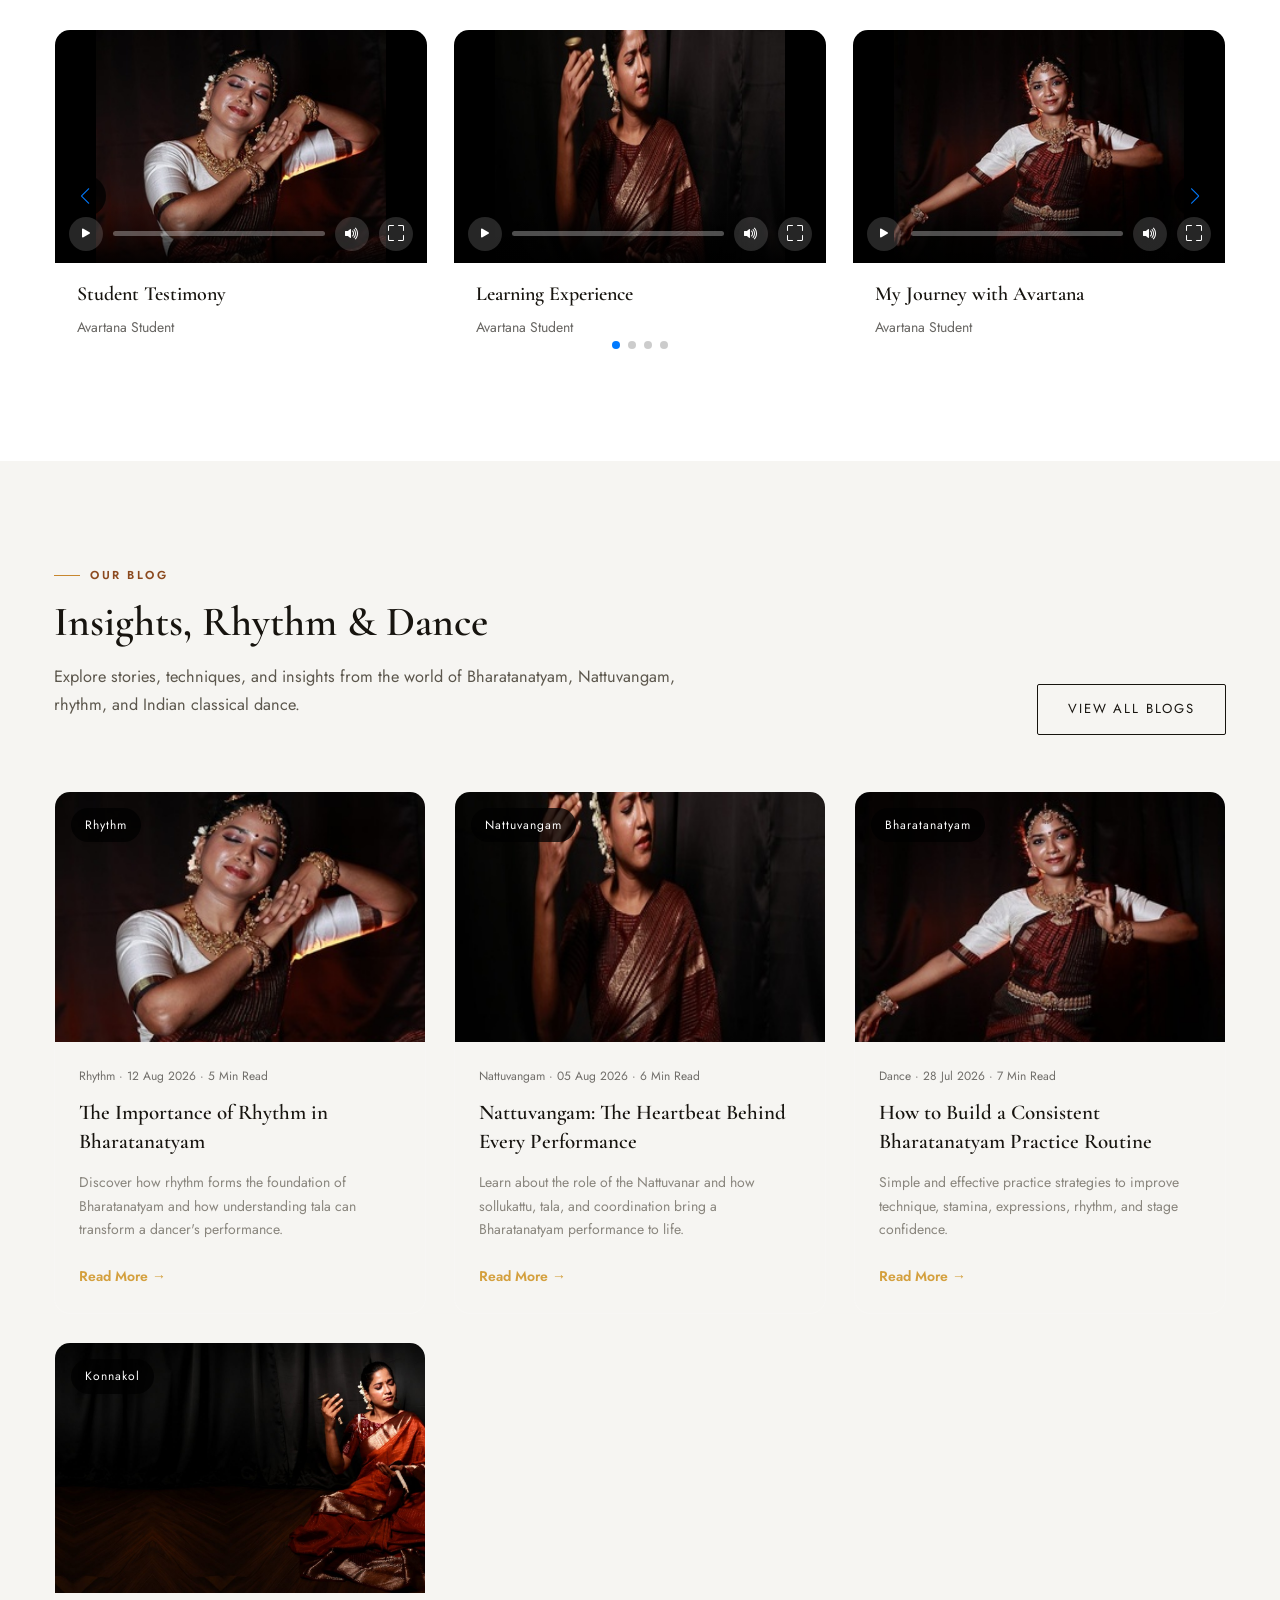
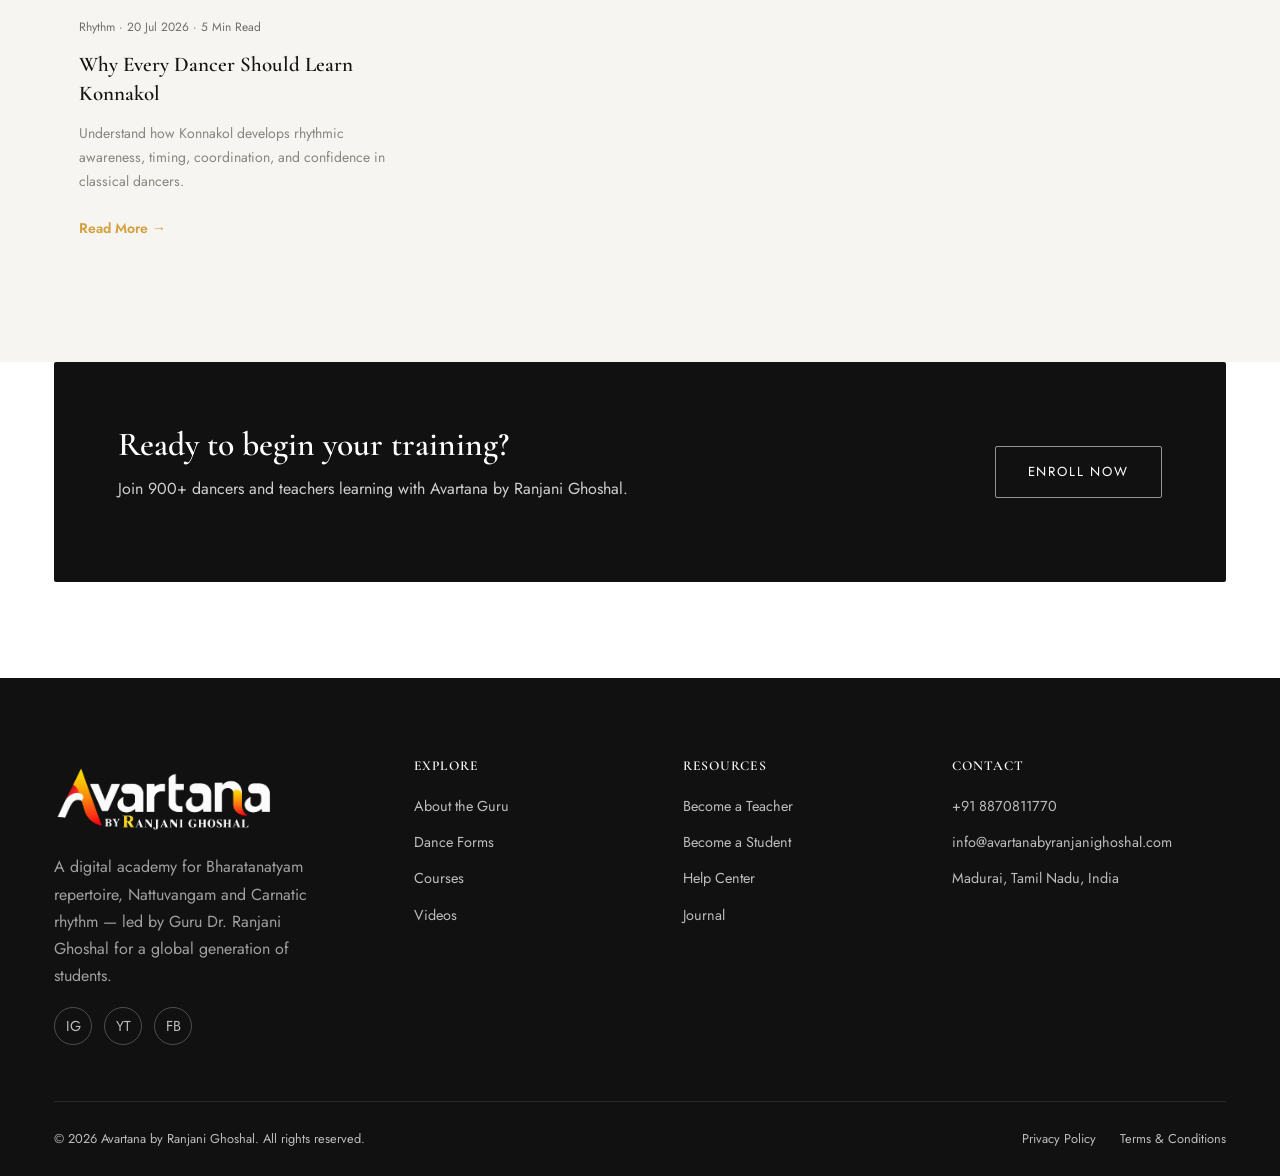
==== commit 29b56f99: "add" ====
--- a/index.html
+++ b/index.html
@@ -36,6 +36,8 @@
 
   <link rel="stylesheet" href="https://cdn.jsdelivr.net/npm/swiper@11/swiper-bundle.min.css">
 
+  <link rel="stylesheet" href="https://cdn.jsdelivr.net/npm/bootstrap-icons@1.11.3/font/bootstrap-icons.min.css">
+
   <!-- Structured data -->
   <script type="application/ld+json">
 {
@@ -60,21 +62,21 @@
       </a>
 
       <nav class="main-nav">
-        <a href="#about">Guru</a>
-        <a href="#forms">Dance Forms</a>
-        <a href="#courses">Courses</a>
-        <a href="#videos">Videos</a>
-        <a href="#news">Journal</a>
+        <a href="about.html">About Us</a>
+        <a href="#forms">Courses</a>
+        <a href="#courses">Productions</a>
+        <a href="#videos">Gallery</a>
+        <a href="journal.html">Journal</a>
         <a href="#contact">Contact</a>
       </nav>
 
       <div class="header-cta">
         <a href="#" class="d-none d-md-inline-block" style="font-size:0.85rem;">Login</a>
         <a href="#courses" class="btn-outline">Enroll Now</a>
-      
-      </div>
-
-        <button class="nav-toggle" aria-label="Open menu">&#9776;</button>
+
+      </div>
+
+      <button class="nav-toggle" aria-label="Open menu">&#9776;</button>
     </div>
   </header>
 
@@ -270,16 +272,107 @@
     </div>
   </div>
 
+
+  <!-- Vision & Mission Section -->
+  <section class="section vision-mission-section" id="vision-mission">
+    <div class="container-custom">
+
+      <div class=" text-center">
+        <span class="eyebrow">Our Purpose</span>
+        <h2>Vision &amp; Mission</h2>
+        <p>
+          Nurturing the next generation of artists through tradition,
+          rhythm, creativity, and excellence.
+        </p>
+      </div>
+
+      <div class="vision-mission-grid">
+
+        <!-- Vision -->
+        <div class="vm-card">
+          <div class="vm-icon">
+            <i class="bi bi-stars"></i>
+          </div>
+
+          <div class="vm-content">
+            <span class="eyebrow">Our Vision</span>
+
+            <h3>Preserving Tradition, Inspiring the Future</h3>
+
+            <p>
+              To become a globally recognized academy for Bharatanatyam,
+              Nattuvangam, rhythm, and Indian classical dance education —
+              nurturing confident artists who preserve tradition while
+              embracing creativity, innovation, and contemporary learning.
+            </p>
+          </div>
+        </div>
+
+
+        <!-- Mission -->
+        <div class="vm-card">
+          <div class="vm-icon">
+            <i class="bi bi-music-note-beamed"></i>
+          </div>
+
+          <div class="vm-content">
+            <span class="eyebrow">Our Mission</span>
+
+            <h3>Empowering Artists Through Authentic Learning</h3>
+
+            <p>
+              Our mission is to make authentic Indian classical dance
+              education accessible to learners across the world while
+              developing strong foundations in rhythm, technique,
+              Nattuvangam, repertoire, and performance.
+            </p>
+
+            <ul class="mission-list">
+              <li>
+                <i class="bi bi-check-circle-fill"></i>
+                Preserve the richness and values of Indian classical dance.
+              </li>
+
+              <li>
+                <i class="bi bi-check-circle-fill"></i>
+                Build skilled and confident performers.
+              </li>
+
+              <li>
+                <i class="bi bi-check-circle-fill"></i>
+                Encourage creativity, rhythm, and artistic expression.
+              </li>
+
+              <li>
+                <i class="bi bi-check-circle-fill"></i>
+                Provide structured global learning opportunities.
+              </li>
+
+              <li>
+                <i class="bi bi-check-circle-fill"></i>
+                Empower future Gurus and Nattuvanars.
+              </li>
+            </ul>
+          </div>
+        </div>
+
+      </div>
+
+    </div>
+  </section>
+
   <!-- ================= ABOUT THE GURU ================= -->
-  <section class="section" id="about">
+  <section class="section about-us" id="about">
     <div class="container-custom">
       <div class="about-grid">
         <div class="about-portrait">
-          <img class="about-img" src="images/guru-ranjani.jpg" alt="Portrait of Guru Dr. Ranjani Ghoshal, founder of Avartana">
+          <img class="about-img" src="images/aboutus.JPG"
+            alt="Portrait of Guru Dr. Ranjani Ghoshal, founder of Avartana">
         </div>
         <div class="about-copy">
           <span class="eyebrow">About the Guru</span>
           <h2>A lineage devoted to rhythm, repertoire and the revival of classical form.</h2>
+          <h3>Dr. Ranjani Ghoshal</h3>
           <p>Trained under her father and Guru, Dr. K. Rajamanickam, and now Director of Kalaiaruvi — School of Dance
             and Music, Dr. Ranjani Ghoshal has spent over two decades shaping performers, teachers and choreographers —
             rooted in tradition, open to innovation.</p>
@@ -302,7 +395,7 @@
     <div class="container-custom">
 
       <div class="section-head">
-        <span class="eyebrow">Explore by Discipline</span>
+        <span class="eyebrow">Upcoming Events</span>
         <h2>Dance forms &amp; disciplines</h2>
         <p>
           Choose a classical form to explore — each path moves from fundamentals
@@ -382,57 +475,406 @@
     </div>
   </section>
 
-  <!-- ================= COURSES ================= -->
+  <!-- =================Nattuvangam  COURSES ================= -->
   <section class="section" id="courses">
     <div class="container-custom">
+
       <div class="d-flex justify-content-between align-items-end flex-wrap gap-3" style="margin-bottom:56px;">
+
         <div class="section-head" style="margin-bottom:0;">
-          <span class="eyebrow">Our Best Courses</span>
-          <h2>Newest &amp; trending courses</h2>
-        </div>
+          <span class="eyebrow">Nattuvangam Courses</span>
+          <h2>Newest &amp; Trending Courses</h2>
+        </div>
+
         <a href="#" class="btn-outline">View All Courses</a>
       </div>
 
-      <div class="course-grid">
-        <div class="course-card">
-          <div class="course-thumb">
-            <img src="images/gallery-3.jpg" alt="Varnam Repertoire course thumbnail">
-            <span class="course-price">₹4,500</span>
-          </div>
-          <div class="course-body">
-            <div class="course-meta"><span>Repertoire</span><span>8h 30m</span></div>
-            <h3>Varnam Repertoire Intensive</h3>
-            <p>Full breakdown of a classical Varnam — adavus, abhinaya and stage-ready choreography.</p>
-            <div class="course-footer"><span>240 students</span><span>★ 4.9</span></div>
-          </div>
-        </div>
-
-        <div class="course-card">
-          <div class="course-thumb">
-            <img src="images/home-page-1.jpg" alt="Rhythm and Konnakol course thumbnail">
-            <span class="course-price">₹3,200</span>
-          </div>
-          <div class="course-body">
-            <div class="course-meta"><span>Rhythm</span><span>6h 10m</span></div>
-            <h3>Rhythm &amp; Konnakol Foundations</h3>
-            <p>Build a solid rhythmic vocabulary through Konnakol drills and talam practice.</p>
-            <div class="course-footer"><span>310 students</span><span>★ 4.8</span></div>
-          </div>
-        </div>
-
-        <div class="course-card">
-          <div class="course-thumb">
-            <img src="images/gallery-3.jpg" alt="Jathi creation course thumbnail">
-            <span class="course-price">₹5,000</span>
-          </div>
-          <div class="course-body">
-            <div class="course-meta"><span>Nattuvangam</span><span>9h 45m</span></div>
-            <h3>Jathi Creation for Nattuvanars</h3>
-            <p>Compose and notate original jathis, from simple korvais to full teermanams.</p>
-            <div class="course-footer"><span>180 students</span><span>★ 5.0</span></div>
-          </div>
-        </div>
-      </div>
+
+      <!-- Course Swiper -->
+      <div class="swiper courseSwiper">
+
+        <div class="swiper-wrapper">
+
+          <!-- Course 1 -->
+          <div class="swiper-slide">
+            <div class="course-card">
+
+              <div class="course-thumb">
+                <img src="images/gallery-3.jpg" alt="Varnam Repertoire course thumbnail">
+
+                <span class="course-price">₹4,500</span>
+              </div>
+
+              <div class="course-body">
+
+                <div class="course-meta">
+                  <span>Repertoire</span>
+                  <span>8h 30m</span>
+                </div>
+
+                <h3>Varnam Repertoire Intensive</h3>
+
+                <p>
+                  Full breakdown of a classical Varnam — adavus,
+                  abhinaya and stage-ready choreography.
+                </p>
+
+                <div class="course-footer">
+                  <span>240 students</span>
+                  <span>★ 4.9</span>
+                </div>
+
+              </div>
+            </div>
+          </div>
+
+
+          <!-- Course 2 -->
+          <div class="swiper-slide">
+            <div class="course-card">
+
+              <div class="course-thumb">
+                <img src="images/home-page-1.jpg" alt="Rhythm and Konnakol course thumbnail">
+
+                <span class="course-price">₹3,200</span>
+              </div>
+
+              <div class="course-body">
+
+                <div class="course-meta">
+                  <span>Rhythm</span>
+                  <span>6h 10m</span>
+                </div>
+
+                <h3>Rhythm &amp; Konnakol Foundations</h3>
+
+                <p>
+                  Build a solid rhythmic vocabulary through Konnakol
+                  drills and talam practice.
+                </p>
+
+                <div class="course-footer">
+                  <span>310 students</span>
+                  <span>★ 4.8</span>
+                </div>
+
+              </div>
+            </div>
+          </div>
+
+
+          <!-- Course 3 -->
+          <div class="swiper-slide">
+            <div class="course-card">
+
+              <div class="course-thumb">
+                <img src="images/gallery-3.jpg" alt="Jathi creation course thumbnail">
+
+                <span class="course-price">₹5,000</span>
+              </div>
+
+              <div class="course-body">
+
+                <div class="course-meta">
+                  <span>Nattuvangam</span>
+                  <span>9h 45m</span>
+                </div>
+
+                <h3>Jathi Creation for Nattuvanars</h3>
+
+                <p>
+                  Compose and notate original jathis, from simple
+                  korvais to full teermanams.
+                </p>
+
+                <div class="course-footer">
+                  <span>180 students</span>
+                  <span>★ 5.0</span>
+                </div>
+
+              </div>
+            </div>
+          </div>
+
+
+          <!-- Course 4 -->
+          <div class="swiper-slide">
+            <div class="course-card">
+
+              <div class="course-thumb">
+                <img src="images/gallery-1.jpg" alt="Bharatanatyam repertoire course thumbnail">
+
+                <span class="course-price">₹4,000</span>
+              </div>
+
+              <div class="course-body">
+
+                <div class="course-meta">
+                  <span>Bharatanatyam</span>
+                  <span>7h 20m</span>
+                </div>
+
+                <h3>Bharatanatyam Repertoire Masterclass</h3>
+
+                <p>
+                  Explore classical repertoire with detailed technique,
+                  expressions and performance guidance.
+                </p>
+
+                <div class="course-footer">
+                  <span>220 students</span>
+                  <span>★ 4.9</span>
+                </div>
+
+              </div>
+            </div>
+          </div>
+
+
+          <!-- Course 5 -->
+          <div class="swiper-slide">
+            <div class="course-card">
+
+              <div class="course-thumb">
+                <img src="images/gallery-2.jpg" alt="Nattuvangam masterclass course thumbnail">
+
+                <span class="course-price">₹5,500</span>
+              </div>
+
+              <div class="course-body">
+
+                <div class="course-meta">
+                  <span>Nattuvangam</span>
+                  <span>10h 15m</span>
+                </div>
+
+                <h3>Nattuvangam Masterclass</h3>
+
+                <p>
+                  Learn advanced Nattuvangam patterns, sollukattu,
+                  coordination and stage performance techniques.
+                </p>
+
+                <div class="course-footer">
+                  <span>195 students</span>
+                  <span>★ 5.0</span>
+                </div>
+
+              </div>
+            </div>
+          </div>
+
+        </div>
+
+
+        <!-- Navigation -->
+        <div class="swiper-button-prev course-prev"></div>
+        <div class="swiper-button-next course-next"></div>
+
+      </div>
+
+    </div>
+  </section>
+
+
+  <!-- =================  Bharatanatiyam courses ================= -->
+  <section class="section" id="courses">
+    <div class="container-custom">
+
+      <div class="d-flex justify-content-between align-items-end flex-wrap gap-3" style="margin-bottom:56px;">
+
+        <div class="section-head" style="margin-bottom:0;">
+          <span class="eyebrow">Bharatanatiyam Courses</span>
+          <h2>Newest &amp; Trending Courses</h2>
+        </div>
+
+        <a href="#" class="btn-outline">View All Courses</a>
+      </div>
+
+
+      <!-- Course Swiper -->
+      <div class="swiper courseSwiper">
+
+        <div class="swiper-wrapper">
+
+          <!-- Course 1 -->
+          <div class="swiper-slide">
+            <div class="course-card">
+
+              <div class="course-thumb">
+                <img src="images/gallery-3.jpg" alt="Varnam Repertoire course thumbnail">
+
+                <span class="course-price">₹4,500</span>
+              </div>
+
+              <div class="course-body">
+
+                <div class="course-meta">
+                  <span>Repertoire</span>
+                  <span>8h 30m</span>
+                </div>
+
+                <h3>Varnam Repertoire Intensive</h3>
+
+                <p>
+                  Full breakdown of a classical Varnam — adavus,
+                  abhinaya and stage-ready choreography.
+                </p>
+
+                <div class="course-footer">
+                  <span>240 students</span>
+                  <span>★ 4.9</span>
+                </div>
+
+              </div>
+            </div>
+          </div>
+
+
+          <!-- Course 2 -->
+          <div class="swiper-slide">
+            <div class="course-card">
+
+              <div class="course-thumb">
+                <img src="images/home-page-1.jpg" alt="Rhythm and Konnakol course thumbnail">
+
+                <span class="course-price">₹3,200</span>
+              </div>
+
+              <div class="course-body">
+
+                <div class="course-meta">
+                  <span>Rhythm</span>
+                  <span>6h 10m</span>
+                </div>
+
+                <h3>Rhythm &amp; Konnakol Foundations</h3>
+
+                <p>
+                  Build a solid rhythmic vocabulary through Konnakol
+                  drills and talam practice.
+                </p>
+
+                <div class="course-footer">
+                  <span>310 students</span>
+                  <span>★ 4.8</span>
+                </div>
+
+              </div>
+            </div>
+          </div>
+
+
+          <!-- Course 3 -->
+          <div class="swiper-slide">
+            <div class="course-card">
+
+              <div class="course-thumb">
+                <img src="images/gallery-3.jpg" alt="Jathi creation course thumbnail">
+
+                <span class="course-price">₹5,000</span>
+              </div>
+
+              <div class="course-body">
+
+                <div class="course-meta">
+                  <span>Nattuvangam</span>
+                  <span>9h 45m</span>
+                </div>
+
+                <h3>Jathi Creation for Nattuvanars</h3>
+
+                <p>
+                  Compose and notate original jathis, from simple
+                  korvais to full teermanams.
+                </p>
+
+                <div class="course-footer">
+                  <span>180 students</span>
+                  <span>★ 5.0</span>
+                </div>
+
+              </div>
+            </div>
+          </div>
+
+
+          <!-- Course 4 -->
+          <div class="swiper-slide">
+            <div class="course-card">
+
+              <div class="course-thumb">
+                <img src="images/gallery-1.jpg" alt="Bharatanatyam repertoire course thumbnail">
+
+                <span class="course-price">₹4,000</span>
+              </div>
+
+              <div class="course-body">
+
+                <div class="course-meta">
+                  <span>Bharatanatyam</span>
+                  <span>7h 20m</span>
+                </div>
+
+                <h3>Bharatanatyam Repertoire Masterclass</h3>
+
+                <p>
+                  Explore classical repertoire with detailed technique,
+                  expressions and performance guidance.
+                </p>
+
+                <div class="course-footer">
+                  <span>220 students</span>
+                  <span>★ 4.9</span>
+                </div>
+
+              </div>
+            </div>
+          </div>
+
+
+          <!-- Course 5 -->
+          <div class="swiper-slide">
+            <div class="course-card">
+
+              <div class="course-thumb">
+                <img src="images/gallery-2.jpg" alt="Nattuvangam masterclass course thumbnail">
+
+                <span class="course-price">₹5,500</span>
+              </div>
+
+              <div class="course-body">
+
+                <div class="course-meta">
+                  <span>Nattuvangam</span>
+                  <span>10h 15m</span>
+                </div>
+
+                <h3>Nattuvangam Masterclass</h3>
+
+                <p>
+                  Learn advanced Nattuvangam patterns, sollukattu,
+                  coordination and stage performance techniques.
+                </p>
+
+                <div class="course-footer">
+                  <span>195 students</span>
+                  <span>★ 5.0</span>
+                </div>
+
+              </div>
+            </div>
+          </div>
+
+        </div>
+
+
+        <!-- Navigation -->
+        <div class="swiper-button-prev course-prev"></div>
+        <div class="swiper-button-next course-next"></div>
+
+      </div>
+
     </div>
   </section>
 
@@ -682,6 +1124,389 @@
       </div>
     </div>
   </section>
+
+  <!-- ================= TESTIMONIALS video ================= -->
+  <section class="section " id="testimonials">
+    <div class="container-custom">
+
+      <div class="d-flex justify-content-between align-items-end flex-wrap gap-3" style="margin-bottom:56px;">
+
+        <div class="section-head" style="margin-bottom:0;">
+          <span class="eyebrow">Video Testimony</span>
+          <h2>What Our Students Say</h2>
+          <p>
+            Hear directly from our students about their learning journey,
+            experience, and growth at Avartana.
+          </p>
+        </div>
+
+      </div>
+
+
+      <!-- Testimonial Swiper -->
+      <div class="swiper testimonySwiper">
+
+        <div class="swiper-wrapper">
+
+          <!-- Testimony 1 -->
+          <div class="swiper-slide">
+            <div class="testimony-card">
+
+              <div class="testimony-video">
+
+                <video class="testimony-player" poster="images/gallery-1.jpg" preload="metadata" playsinline>
+
+                  <source src="/images/Ms. Kavvinah Murali - Testimonial Video.mp4" type="video/mp4">
+
+                  Your browser does not support the video tag.
+                </video>
+
+
+                <!-- Video Controls -->
+                <div class="video-controls">
+
+                  <button class="video-play" type="button" aria-label="Play video">
+                    <i class="bi bi-play-fill"></i>
+                  </button>
+
+                  <div class="video-progress">
+                    <div class="video-progress-bar"></div>
+                  </div>
+
+                  <button class="video-mute" type="button" aria-label="Mute video">
+                    <i class="bi bi-volume-up-fill"></i>
+                  </button>
+
+                  <button class="video-fullscreen" type="button" aria-label="Fullscreen">
+                    <i class="bi bi-fullscreen"></i>
+                  </button>
+
+                </div>
+
+              </div>
+
+              <div class="testimony-content">
+                <h3>Student Testimony</h3>
+                <span>Avartana Student</span>
+              </div>
+
+            </div>
+          </div>
+
+
+          <!-- Testimony 2 -->
+          <div class="swiper-slide">
+            <div class="testimony-card">
+
+              <div class="testimony-video">
+
+                <video class="testimony-player" poster="images/gallery-2.jpg" preload="metadata" playsinline>
+
+                  <source src="/images/Ms. Soledad Malan - Testimonial Video.mp4" type="video/mp4">
+
+                  Your browser does not support the video tag.
+                </video>
+
+
+                <div class="video-controls">
+
+                  <button class="video-play" type="button" aria-label="Play video">
+                    <i class="bi bi-play-fill"></i>
+                  </button>
+
+                  <div class="video-progress">
+                    <div class="video-progress-bar"></div>
+                  </div>
+
+                  <button class="video-mute" type="button" aria-label="Mute video">
+                    <i class="bi bi-volume-up-fill"></i>
+                  </button>
+
+                  <button class="video-fullscreen" type="button" aria-label="Fullscreen">
+                    <i class="bi bi-fullscreen"></i>
+                  </button>
+
+                </div>
+
+              </div>
+
+              <div class="testimony-content">
+                <h3>Learning Experience</h3>
+                <span>Avartana Student</span>
+              </div>
+
+            </div>
+          </div>
+
+
+          <!-- Testimony 3 -->
+          <div class="swiper-slide">
+            <div class="testimony-card">
+
+              <div class="testimony-video">
+
+                <video class="testimony-player" poster="images/gallery-3.jpg" preload="metadata" playsinline>
+
+                  <source src="videos/testimony-3.mp4" type="video/mp4">
+
+                  Your browser does not support the video tag.
+                </video>
+
+
+                <div class="video-controls">
+
+                  <button class="video-play" type="button" aria-label="Play video">
+                    <i class="bi bi-play-fill"></i>
+                  </button>
+
+                  <div class="video-progress">
+                    <div class="video-progress-bar"></div>
+                  </div>
+
+                  <button class="video-mute" type="button" aria-label="Mute video">
+                    <i class="bi bi-volume-up-fill"></i>
+                  </button>
+
+                  <button class="video-fullscreen" type="button" aria-label="Fullscreen">
+                    <i class="bi bi-fullscreen"></i>
+                  </button>
+
+                </div>
+
+              </div>
+
+              <div class="testimony-content">
+                <h3>My Journey with Avartana</h3>
+                <span>Avartana Student</span>
+              </div>
+
+            </div>
+          </div>
+
+
+          <!-- Testimony 4 -->
+          <div class="swiper-slide">
+            <div class="testimony-card">
+
+              <div class="testimony-video">
+
+                <video class="testimony-player" poster="images/banner-2.jpg" preload="metadata" playsinline>
+
+                  <source src="videos/testimony-4.mp4" type="video/mp4">
+
+                  Your browser does not support the video tag.
+                </video>
+
+
+                <div class="video-controls">
+
+                  <button class="video-play" type="button" aria-label="Play video">
+                    <i class="bi bi-play-fill"></i>
+                  </button>
+
+                  <div class="video-progress">
+                    <div class="video-progress-bar"></div>
+                  </div>
+
+                  <button class="video-mute" type="button" aria-label="Mute video">
+                    <i class="bi bi-volume-up-fill"></i>
+                  </button>
+
+                  <button class="video-fullscreen" type="button" aria-label="Fullscreen">
+                    <i class="bi bi-fullscreen"></i>
+                  </button>
+
+                </div>
+
+              </div>
+
+              <div class="testimony-content">
+                <h3>Rhythm &amp; Nattuvangam Journey</h3>
+                <span>Avartana Student</span>
+              </div>
+
+            </div>
+          </div>
+
+        </div>
+
+
+        <!-- Navigation -->
+        <div class="swiper-button-prev testimony-prev"></div>
+        <div class="swiper-button-next testimony-next"></div>
+
+        <!-- Pagination -->
+        <div class="swiper-pagination testimony-pagination"></div>
+
+      </div>
+
+    </div>
+  </section>
+
+
+
+
+  <!-- =================  blog ================= -->
+  <section class="section section-alt" id="blog">
+  <div class="container-custom">
+
+    <div class="d-flex justify-content-between align-items-end flex-wrap gap-3"
+         style="margin-bottom:56px;">
+
+      <div class="section-head" style="margin-bottom:0;">
+        <span class="eyebrow">Our Blog</span>
+        <h2>Insights, Rhythm &amp; Dance</h2>
+        <p>
+          Explore stories, techniques, and insights from the world of
+          Bharatanatyam, Nattuvangam, rhythm, and Indian classical dance.
+        </p>
+      </div>
+
+      <a href="blog.html" class="btn-outline">View All Blogs</a>
+    </div>
+
+
+    <div class="blog-grid">
+
+      <!-- Blog 1 -->
+      <article class="blog-card">
+
+        <div class="blog-thumb">
+          <img src="images/gallery-1.jpg"
+               alt="Importance of rhythm in Bharatanatyam">
+
+          <span class="blog-category">Rhythm</span>
+        </div>
+
+        <div class="blog-body">
+
+          <div class="blog-meta">
+            Rhythm · 12 Aug 2026 · 5 Min Read
+          </div>
+
+          <h3>
+            The Importance of Rhythm in Bharatanatyam
+          </h3>
+
+          <p>
+            Discover how rhythm forms the foundation of Bharatanatyam
+            and how understanding tala can transform a dancer's performance.
+          </p>
+
+          <a href="blog-rhythm.html" class="blog-link">
+            Read More →
+          </a>
+
+        </div>
+
+      </article>
+
+
+      <!-- Blog 2 -->
+      <article class="blog-card">
+
+        <div class="blog-thumb">
+          <img src="images/gallery-2.jpg"
+               alt="Nattuvangam learning">
+
+          <span class="blog-category">Nattuvangam</span>
+        </div>
+
+        <div class="blog-body">
+
+          <div class="blog-meta">
+            Nattuvangam · 05 Aug 2026 · 6 Min Read
+          </div>
+
+          <h3>
+            Nattuvangam: The Heartbeat Behind Every Performance
+          </h3>
+
+          <p>
+            Learn about the role of the Nattuvanar and how sollukattu,
+            tala, and coordination bring a Bharatanatyam performance to life.
+          </p>
+
+          <a href="blog-nattuvangam.html" class="blog-link">
+            Read More →
+          </a>
+
+        </div>
+
+      </article>
+
+
+      <!-- Blog 3 -->
+      <article class="blog-card">
+
+        <div class="blog-thumb">
+          <img src="images/gallery-3.jpg"
+               alt="Bharatanatyam practice">
+
+          <span class="blog-category">Bharatanatyam</span>
+        </div>
+
+        <div class="blog-body">
+
+          <div class="blog-meta">
+            Dance · 28 Jul 2026 · 7 Min Read
+          </div>
+
+          <h3>
+            How to Build a Consistent Bharatanatyam Practice Routine
+          </h3>
+
+          <p>
+            Simple and effective practice strategies to improve technique,
+            stamina, expressions, rhythm, and stage confidence.
+          </p>
+
+          <a href="blog-practice.html" class="blog-link">
+            Read More →
+          </a>
+
+        </div>
+
+      </article>
+
+
+      <!-- Blog 4 -->
+      <article class="blog-card">
+
+        <div class="blog-thumb">
+          <img src="images/banner-2.jpg"
+               alt="Learning Konnakol">
+
+          <span class="blog-category">Konnakol</span>
+        </div>
+
+        <div class="blog-body">
+
+          <div class="blog-meta">
+            Rhythm · 20 Jul 2026 · 5 Min Read
+          </div>
+
+          <h3>
+            Why Every Dancer Should Learn Konnakol
+          </h3>
+
+          <p>
+            Understand how Konnakol develops rhythmic awareness,
+            timing, coordination, and confidence in classical dancers.
+          </p>
+
+          <a href="blog-konnakol.html" class="blog-link">
+            Read More →
+          </a>
+
+        </div>
+
+      </article>
+
+    </div>
+
+  </div>
+</section>
 
   <!-- ================= CTA BAND ================= -->
   <section class="section" style="padding-top:0;">
@@ -968,4 +1793,292 @@
   });
 </script>
 
+<script>
+  const courseSwiper = new Swiper(".courseSwiper", {
+
+    loop: true,
+
+    speed: 700,
+
+    spaceBetween: 25,
+
+    slidesPerView: 3,
+
+    autoplay: {
+      delay: 3000,
+      disableOnInteraction: false,
+      pauseOnMouseEnter: true
+    },
+
+    navigation: {
+      nextEl: ".course-next",
+      prevEl: ".course-prev"
+    },
+
+    breakpoints: {
+
+      0: {
+        slidesPerView: 1,
+        spaceBetween: 15
+      },
+
+      576: {
+        slidesPerView: 2,
+        spaceBetween: 20
+      },
+
+      992: {
+        slidesPerView: 3,
+        spaceBetween: 25
+      }
+
+    }
+
+  });
+</script>
+
+<script>
+  document.addEventListener("DOMContentLoaded", function () {
+
+    /* =====================================
+       TESTIMONY SWIPER
+    ===================================== */
+
+    const testimonySwiper = new Swiper(".testimonySwiper", {
+
+      loop: true,
+
+      speed: 700,
+
+      spaceBetween: 25,
+
+      slidesPerView: 3,
+
+      autoplay: {
+        delay: 3500,
+        disableOnInteraction: false,
+        pauseOnMouseEnter: true
+      },
+
+      navigation: {
+        nextEl: ".testimony-next",
+        prevEl: ".testimony-prev"
+      },
+
+      pagination: {
+        el: ".testimony-pagination",
+        clickable: true
+      },
+
+      breakpoints: {
+
+        0: {
+          slidesPerView: 1,
+          spaceBetween: 15
+        },
+
+        576: {
+          slidesPerView: 2,
+          spaceBetween: 20
+        },
+
+        992: {
+          slidesPerView: 3,
+          spaceBetween: 25
+        }
+
+      }
+
+    });
+
+
+    /* =====================================
+       VIDEO CONTROLS
+    ===================================== */
+
+    const videos = document.querySelectorAll(".testimony-player");
+
+
+    videos.forEach(function (video) {
+
+      const container = video.closest(".testimony-video");
+
+      const playBtn = container.querySelector(".video-play");
+      const muteBtn = container.querySelector(".video-mute");
+      const fullscreenBtn = container.querySelector(".video-fullscreen");
+
+      const progress = container.querySelector(".video-progress");
+      const progressBar = container.querySelector(".video-progress-bar");
+
+
+      /* PLAY / PAUSE */
+
+      playBtn.addEventListener("click", function () {
+
+        if (video.paused) {
+
+          /* Stop all other videos */
+
+          videos.forEach(function (otherVideo) {
+
+            if (otherVideo !== video) {
+
+              otherVideo.pause();
+
+              const otherContainer =
+                otherVideo.closest(".testimony-video");
+
+              const otherButton =
+                otherContainer.querySelector(".video-play");
+
+              otherButton.innerHTML =
+                '<i class="bi bi-play-fill"></i>';
+            }
+
+          });
+
+
+          video.play();
+
+          playBtn.innerHTML =
+            '<i class="bi bi-pause-fill"></i>';
+
+          /* Stop swiper autoplay */
+
+          testimonySwiper.autoplay.stop();
+
+        } else {
+
+          video.pause();
+
+          playBtn.innerHTML =
+            '<i class="bi bi-play-fill"></i>';
+
+        }
+
+      });
+
+
+      /* MUTE / UNMUTE */
+
+      muteBtn.addEventListener("click", function () {
+
+        video.muted = !video.muted;
+
+        if (video.muted) {
+
+          muteBtn.innerHTML =
+            '<i class="bi bi-volume-mute-fill"></i>';
+
+        } else {
+
+          muteBtn.innerHTML =
+            '<i class="bi bi-volume-up-fill"></i>';
+
+        }
+
+      });
+
+
+      /* PROGRESS BAR */
+
+      video.addEventListener("timeupdate", function () {
+
+        if (video.duration) {
+
+          const percentage =
+            (video.currentTime / video.duration) * 100;
+
+          progressBar.style.width =
+            percentage + "%";
+
+        }
+
+      });
+
+
+      /* CLICK PROGRESS */
+
+      progress.addEventListener("click", function (e) {
+
+        if (!video.duration) return;
+
+        const rect = progress.getBoundingClientRect();
+
+        const clickPosition =
+          (e.clientX - rect.left) / rect.width;
+
+        video.currentTime =
+          clickPosition * video.duration;
+
+      });
+
+
+      /* FULLSCREEN */
+
+      fullscreenBtn.addEventListener("click", function () {
+
+        if (video.requestFullscreen) {
+
+          video.requestFullscreen();
+
+        } else if (video.webkitRequestFullscreen) {
+
+          video.webkitRequestFullscreen();
+
+        }
+
+      });
+
+
+      /* VIDEO ENDED */
+
+      video.addEventListener("ended", function () {
+
+        playBtn.innerHTML =
+          '<i class="bi bi-play-fill"></i>';
+
+        progressBar.style.width = "0%";
+
+        testimonySwiper.autoplay.start();
+
+      });
+
+    });
+
+
+    /* =====================================
+       SLIDE CHANGE
+       STOP PLAYING VIDEO
+    ===================================== */
+
+    testimonySwiper.on("slideChange", function () {
+
+      videos.forEach(function (video) {
+
+        video.pause();
+
+        video.currentTime = 0;
+
+        const container =
+          video.closest(".testimony-video");
+
+        const playBtn =
+          container.querySelector(".video-play");
+
+        const progressBar =
+          container.querySelector(".video-progress-bar");
+
+        playBtn.innerHTML =
+          '<i class="bi bi-play-fill"></i>';
+
+        progressBar.style.width = "0%";
+
+      });
+
+    });
+
+  });
+</script>
+
 </html>
--- a/css/style.css
+++ b/css/style.css
@@ -467,6 +467,122 @@
   }
 }
 
+/* ================================
+   Vision & Mission
+================================ */
+
+.vision-mission-section {
+  position: relative;
+  overflow: hidden;
+}
+
+.vision-mission-grid {
+  display: grid;
+  grid-template-columns: repeat(2, 1fr);
+  gap: 30px;
+  margin-top: 45px;
+}
+
+.vm-card {
+  position: relative;
+  padding: 40px 35px;
+  border: 1px solid rgba(255, 255, 255, 0.12);
+  background: rgba(255, 255, 255, 0.04);
+  border-radius: 18px;
+  overflow: hidden;
+  transition: all 0.4s ease;
+}
+
+.vm-card:hover {
+  transform: translateY(-8px);
+  border-color: rgba(212, 160, 62, 0.6);
+  box-shadow: 0 15px 40px rgba(0, 0, 0, 0.25);
+}
+
+.vm-icon {
+  width: 65px;
+  height: 65px;
+  display: flex;
+  align-items: center;
+  justify-content: center;
+  margin-bottom: 25px;
+
+  border-radius: 50%;
+
+  background: linear-gradient(135deg,
+      #d4a03e,
+      #f1c76b);
+
+  color: #111;
+  font-size: 28px;
+}
+
+.vm-content .eyebrow {
+  display: inline-block;
+  margin-bottom: 8px;
+}
+
+.vm-content h3 {
+  margin-bottom: 18px;
+  font-size: 28px;
+  line-height: 1.3;
+}
+
+.vm-content p {
+  line-height: 1.8;
+  opacity: 0.8;
+}
+
+.mission-list {
+  list-style: none;
+  padding: 0;
+  margin: 25px 0 0;
+}
+
+.mission-list li {
+  display: flex;
+  align-items: flex-start;
+  gap: 12px;
+  margin-bottom: 14px;
+  line-height: 1.6;
+}
+
+.mission-list i {
+  color: #d4a03e;
+  font-size: 16px;
+  margin-top: 5px;
+  flex-shrink: 0;
+}
+
+
+/* ================================
+   Responsive
+================================ */
+
+@media (max-width: 768px) {
+
+  .vision-mission-grid {
+    grid-template-columns: 1fr;
+    gap: 20px;
+    margin-top: 30px;
+  }
+
+  .vm-card {
+    padding: 30px 25px;
+  }
+
+  .vm-content h3 {
+    font-size: 23px;
+  }
+
+  .vm-icon {
+    width: 55px;
+    height: 55px;
+    font-size: 23px;
+  }
+
+}
+
 /* ---------- About / Guru ---------- */
 .about-grid {
   display: grid;
@@ -478,7 +594,7 @@
 
 .about-img {
   width: 400px;
-  height: 400px;
+  /* height: 400px; */
   object-fit: contain;
 }
 
@@ -533,6 +649,24 @@
   color: var(--color-ink-soft);
 }
 
+
+.about-us {
+  background: black;
+}
+
+.about-us h2 {
+  color: white;
+}
+
+.about-us h3 {
+  color: var(--color-gold-light);
+  margin: 20px 0px;
+}
+
+.about-us p {
+  color: white;
+}
+
 /* ---------- Dance forms / category cards ---------- */
 .form-grid {
   display: grid;
@@ -1037,9 +1171,9 @@
   }
 
   .brand-logo img {
-  height: 50px;
-  width: auto;
-}
+    height: 50px;
+    width: auto;
+  }
 }
 
 @media (max-width: 575px) {
@@ -1422,6 +1556,7 @@
     height: 58px;
   }
 }
+
 /* =========================================================
    Scroll Reveal Animations
    ========================================================= */
@@ -1431,31 +1566,52 @@
   transition: opacity 0.7s ease, transform 0.7s ease;
   will-change: opacity, transform;
 }
+
 .reveal.in-view {
   opacity: 1;
   transform: translateY(0);
 }
+
 /* Stagger children of a revealed group (cards inside a grid/section) */
-.reveal-group.in-view > * {
+.reveal-group.in-view>* {
   animation: none;
 }
-.reveal-group > * {
+
+.reveal-group>* {
   opacity: 0;
   transform: translateY(24px);
   transition: opacity 0.6s ease, transform 0.6s ease;
 }
-.reveal-group.in-view > *:nth-child(1) { transition-delay: 0.05s; }
-.reveal-group.in-view > *:nth-child(2) { transition-delay: 0.15s; }
-.reveal-group.in-view > *:nth-child(3) { transition-delay: 0.25s; }
-.reveal-group.in-view > *:nth-child(4) { transition-delay: 0.35s; }
-.reveal-group.in-view > *:nth-child(5) { transition-delay: 0.45s; }
-.reveal-group.in-view > * {
+
+.reveal-group.in-view>*:nth-child(1) {
+  transition-delay: 0.05s;
+}
+
+.reveal-group.in-view>*:nth-child(2) {
+  transition-delay: 0.15s;
+}
+
+.reveal-group.in-view>*:nth-child(3) {
+  transition-delay: 0.25s;
+}
+
+.reveal-group.in-view>*:nth-child(4) {
+  transition-delay: 0.35s;
+}
+
+.reveal-group.in-view>*:nth-child(5) {
+  transition-delay: 0.45s;
+}
+
+.reveal-group.in-view>* {
   opacity: 1;
   transform: translateY(0);
 }
 
 @media (prefers-reduced-motion: reduce) {
-  .reveal, .reveal-group > * {
+
+  .reveal,
+  .reveal-group>* {
     opacity: 1 !important;
     transform: none !important;
     transition: none !important;
@@ -1467,19 +1623,848 @@
   .carousel-caption-custom h1 {
     font-size: 30px;
   }
+
   .carousel-caption-custom p {
     font-size: 14px;
   }
+
   .hero-content .eyebrow {
     font-size: 0.64rem;
   }
+
   .section {
     padding: 52px 0;
   }
+
   .section-head h2 {
     font-size: 2rem;
   }
+
   .cta-band h2 {
     font-size: 1.6rem;
   }
 }
+
+
+
+.courseSwiper {
+  width: 100%;
+  padding: 5px 5px 20px;
+  overflow: hidden;
+}
+
+.courseSwiper .swiper-slide {
+  height: auto;
+  display: flex;
+}
+
+.courseSwiper .course-card {
+  width: 100%;
+  height: 100%;
+}
+
+
+/* Navigation */
+
+.courseSwiper .swiper-button-prev,
+.courseSwiper .swiper-button-next {
+  width: 42px;
+  height: 42px;
+
+  border-radius: 50%;
+
+  background: rgba(0, 0, 0, 0.75);
+
+  transition: all 0.3s ease;
+}
+
+.courseSwiper .swiper-button-prev:hover,
+.courseSwiper .swiper-button-next:hover {
+  transform: scale(1.08);
+}
+
+.courseSwiper .swiper-button-prev::after,
+.courseSwiper .swiper-button-next::after {
+  font-size: 16px;
+  font-weight: 700;
+}
+
+
+/* Mobile */
+
+@media (max-width: 768px) {
+
+  .courseSwiper {
+    padding-left: 0;
+    padding-right: 0;
+  }
+
+  .courseSwiper .swiper-button-prev,
+  .courseSwiper .swiper-button-next {
+    width: 38px;
+    height: 38px;
+  }
+
+}
+
+
+/* =====================================
+   VIDEO TESTIMONY SWIPER
+===================================== */
+
+.testimonySwiper {
+  width: 100%;
+  padding: 5px 5px 55px;
+  overflow: hidden;
+}
+
+.testimonySwiper .swiper-slide {
+  height: auto;
+  display: flex;
+}
+
+.testimony-card {
+  width: 100%;
+  overflow: hidden;
+  border-radius: 16px;
+  background: rgba(255, 255, 255, 0.04);
+  border: 1px solid rgba(255, 255, 255, 0.12);
+  transition: all 0.4s ease;
+}
+
+.testimony-card:hover {
+  transform: translateY(-5px);
+}
+
+
+/* Video */
+
+.testimony-video {
+  position: relative;
+  width: 100%;
+  aspect-ratio: 16 / 10;
+  background: #000;
+  overflow: hidden;
+}
+
+.testimony-player {
+  width: 100%;
+  height: 100%;
+  object-fit: contain;
+  display: block;
+}
+
+
+/* Controls */
+
+.video-controls {
+  position: absolute;
+  left: 0;
+  right: 0;
+  bottom: 0;
+
+  display: flex;
+  align-items: center;
+  gap: 10px;
+
+  padding: 12px 14px;
+
+  background: linear-gradient(transparent,
+      rgba(0, 0, 0, 0.9));
+
+  z-index: 5;
+}
+
+
+/* Buttons */
+
+.video-controls button {
+  width: 34px;
+  height: 34px;
+
+  border: 0;
+  border-radius: 50%;
+
+  background: rgba(255, 255, 255, 0.15);
+  color: #fff;
+
+  display: flex;
+  align-items: center;
+  justify-content: center;
+
+  cursor: pointer;
+
+  transition: all 0.3s ease;
+
+  flex-shrink: 0;
+}
+
+.video-controls button:hover {
+  background: rgba(255, 255, 255, 0.3);
+  transform: scale(1.08);
+}
+
+
+/* Progress */
+
+.video-progress {
+  flex: 1;
+  height: 5px;
+
+  background: rgba(255, 255, 255, 0.3);
+
+  border-radius: 10px;
+
+  cursor: pointer;
+
+  overflow: hidden;
+}
+
+.video-progress-bar {
+  width: 0;
+  height: 100%;
+
+  background: #d4a03e;
+
+  border-radius: inherit;
+}
+
+
+/* Content */
+
+.testimony-content {
+  padding: 20px 22px 24px;
+}
+
+.testimony-content h3 {
+  margin: 0 0 7px;
+  font-size: 20px;
+}
+
+.testimony-content span {
+  font-size: 14px;
+  opacity: 0.65;
+}
+
+
+/* Navigation */
+
+.testimonySwiper .swiper-button-prev,
+.testimonySwiper .swiper-button-next {
+  width: 42px;
+  height: 42px;
+
+  border-radius: 50%;
+
+  background: rgba(0, 0, 0, 0.75);
+}
+
+.testimonySwiper .swiper-button-prev::after,
+.testimonySwiper .swiper-button-next::after {
+  font-size: 16px;
+}
+
+.testimonySwiper .swiper-pagination {
+  bottom: 5px;
+}
+
+
+/* Mobile */
+
+@media (max-width: 768px) {
+
+  .testimony-video {
+    aspect-ratio: 16 / 10;
+  }
+
+  .video-controls {
+    padding: 10px;
+  }
+
+  .video-controls button {
+    width: 32px;
+    height: 32px;
+  }
+
+}
+
+
+.blog-grid {
+  display: grid;
+  grid-template-columns: repeat(3, 1fr);
+  gap: 28px;
+}
+
+.blog-card {
+  overflow: hidden;
+  border-radius: 16px;
+  background: rgba(255, 255, 255, 0.04);
+  border: 1px solid rgba(255, 255, 255, 0.12);
+  transition: 0.4s ease;
+}
+
+.blog-card:hover {
+  transform: translateY(-8px);
+  border-color: #d4a03e;
+  box-shadow: 0 20px 40px rgba(0, 0, 0, 0.25);
+}
+
+.blog-thumb {
+  position: relative;
+  height: 250px;
+  overflow: hidden;
+}
+
+.blog-thumb img {
+  width: 100%;
+  height: 100%;
+  object-fit: cover;
+  display: block;
+  transition: transform 0.5s ease;
+}
+
+.blog-card:hover .blog-thumb img {
+  transform: scale(1.08);
+}
+
+.blog-category {
+  position: absolute;
+  top: 16px;
+  left: 16px;
+  padding: 7px 14px;
+  border-radius: 30px;
+  background: rgba(0, 0, 0, 0.75);
+  color: #fff;
+  font-size: 12px;
+  letter-spacing: 1px;
+}
+
+.blog-body {
+  padding: 24px;
+}
+
+.blog-meta {
+  font-size: 12px;
+  opacity: 0.6;
+  margin-bottom: 12px;
+}
+
+.blog-body h3 {
+  font-size: 21px;
+  line-height: 1.4;
+  margin-bottom: 14px;
+}
+
+.blog-body p {
+  font-size: 14px;
+  line-height: 1.7;
+  opacity: 0.7;
+  margin-bottom: 20px;
+}
+
+.blog-link {
+  color: #d4a03e;
+  text-decoration: none;
+  font-weight: 600;
+  font-size: 14px;
+}
+
+.blog-link:hover {
+  color: #fff;
+}
+
+@media (max-width: 992px) {
+  .blog-grid {
+    grid-template-columns: repeat(2, 1fr);
+  }
+}
+
+@media (max-width: 576px) {
+  .blog-grid {
+    grid-template-columns: 1fr;
+  }
+
+  .blog-thumb {
+    height: 230px;
+  }
+}
+
+
+/* =================================
+   WHY CHOOSE US
+================================= */
+
+.why-choose-section {
+  position: relative;
+  overflow: hidden;
+}
+
+.why-grid {
+  display: grid;
+  grid-template-columns: repeat(3, 1fr);
+  gap: 24px;
+  margin-top: 50px;
+}
+
+.why-card {
+  position: relative;
+
+  padding: 35px 30px;
+
+  min-height: 270px;
+
+  border-radius: 18px;
+
+  background: rgba(255, 255, 255, 0.04);
+
+  border: 1px solid rgba(255, 255, 255, 0.12);
+
+  transition:
+    transform 0.4s ease,
+    border-color 0.4s ease,
+    box-shadow 0.4s ease;
+}
+
+.why-card:hover {
+  transform: translateY(-8px);
+
+  border-color: #d4a03e;
+
+  box-shadow:
+    0 18px 45px rgba(0, 0, 0, 0.25);
+}
+
+
+/* Icon */
+
+.why-icon {
+  width: 60px;
+  height: 60px;
+
+  display: flex;
+  align-items: center;
+  justify-content: center;
+
+  margin-bottom: 22px;
+
+  border-radius: 50%;
+
+  background: rgba(212, 160, 62, 0.12);
+
+  border: 1px solid rgba(212, 160, 62, 0.35);
+
+  color: #d4a03e;
+
+  font-size: 25px;
+
+  transition: all 0.4s ease;
+}
+
+.why-card:hover .why-icon {
+  background: #d4a03e;
+  color: #111;
+
+  transform: rotateY(180deg);
+}
+
+
+/* Heading */
+
+.why-card h3 {
+  font-size: 21px;
+
+  margin-bottom: 13px;
+
+  line-height: 1.35;
+}
+
+
+/* Paragraph */
+
+.why-card p {
+  font-size: 14px;
+
+  line-height: 1.75;
+
+  opacity: 0.7;
+
+  margin: 0;
+}
+
+
+/* Responsive */
+
+@media (max-width: 992px) {
+
+  .why-grid {
+    grid-template-columns: repeat(2, 1fr);
+  }
+
+}
+
+@media (max-width: 576px) {
+
+  .why-grid {
+    grid-template-columns: 1fr;
+
+    gap: 18px;
+
+    margin-top: 35px;
+  }
+
+  .why-card {
+    min-height: auto;
+
+    padding: 28px 24px;
+  }
+
+}
+
+/* =================================
+   WHAT IS AVARTANA
+================================= */
+
+.what-avartana {
+  position: relative;
+  overflow: hidden;
+}
+
+.avartana-grid {
+  display: grid;
+  grid-template-columns: 0.9fr 1.1fr;
+  align-items: center;
+  gap: 70px;
+}
+
+
+/* Image */
+
+.avartana-image {
+  position: relative;
+  height: 520px;
+  border-radius: 20px;
+  overflow: hidden;
+}
+
+.avartana-image::after {
+  content: "";
+  position: absolute;
+  inset: 0;
+
+  background: linear-gradient(to top,
+      rgba(0, 0, 0, 0.65),
+      transparent 55%);
+}
+
+.avartana-image img {
+  width: 100%;
+  height: 100%;
+  object-fit: cover;
+  display: block;
+
+  transition: transform 0.6s ease;
+}
+
+.avartana-image:hover img {
+  transform: scale(1.05);
+}
+
+
+/* Image Badge */
+
+.avartana-image-badge {
+  position: absolute;
+  z-index: 2;
+
+  bottom: 25px;
+  left: 25px;
+
+  padding: 15px 20px;
+
+  border-left: 3px solid #d4a03e;
+
+  background: rgba(0, 0, 0, 0.65);
+
+  backdrop-filter: blur(8px);
+
+  color: #fff;
+}
+
+.avartana-image-badge strong {
+  display: block;
+
+  font-size: 22px;
+
+  color: #d4a03e;
+
+  margin-bottom: 3px;
+}
+
+.avartana-image-badge span {
+  font-size: 12px;
+
+  opacity: 0.75;
+
+  letter-spacing: 0.5px;
+}
+
+
+/* Content */
+
+.avartana-content h2 {
+  font-size: clamp(38px, 4vw, 58px);
+
+  line-height: 1.1;
+
+  margin: 12px 0 25px;
+}
+
+.avartana-content h2 em {
+  color: #d4a03e;
+  font-style: normal;
+}
+
+.avartana-content p {
+  font-size: 15px;
+
+  line-height: 1.85;
+
+  opacity: 0.72;
+
+  margin-bottom: 18px;
+}
+
+
+/* Highlights */
+
+.avartana-highlights {
+  display: grid;
+
+  grid-template-columns: repeat(3, 1fr);
+
+  gap: 12px;
+
+  margin: 30px 0;
+}
+
+.avartana-highlight {
+  display: flex;
+
+  align-items: center;
+
+  gap: 12px;
+
+  padding: 14px 12px;
+
+  border-radius: 10px;
+
+  background: rgba(255, 255, 255, 0.04);
+
+  border: 1px solid rgba(255, 255, 255, 0.1);
+}
+
+.avartana-highlight i {
+  color: #d4a03e;
+
+  font-size: 21px;
+}
+
+.avartana-highlight strong {
+  display: block;
+
+  font-size: 13px;
+}
+
+.avartana-highlight span {
+  display: block;
+
+  font-size: 10px;
+
+  opacity: 0.55;
+
+  margin-top: 2px;
+}
+
+
+/* Responsive */
+
+@media (max-width: 992px) {
+
+  .avartana-grid {
+    grid-template-columns: 1fr;
+
+    gap: 45px;
+  }
+
+  .avartana-image {
+    height: 430px;
+  }
+
+}
+
+@media (max-width: 576px) {
+
+  .avartana-image {
+    height: 360px;
+  }
+
+  .avartana-highlights {
+    grid-template-columns: 1fr;
+  }
+
+  .avartana-content h2 {
+    font-size: 38px;
+  }
+
+  .avartana-image-badge {
+    left: 15px;
+    bottom: 15px;
+  }
+
+}
+
+
+/* =========================
+   FAQ SECTION
+========================= */
+
+.faq-wrapper {
+  max-width: 900px;
+  margin: 50px auto 0;
+}
+
+.faq-item {
+  margin-bottom: 14px;
+
+  border: 1px solid rgba(255, 255, 255, 0.12);
+
+  border-radius: 12px;
+
+  background: rgba(255, 255, 255, 0.035);
+
+  overflow: hidden;
+
+  transition: 0.3s ease;
+}
+
+.faq-item.active {
+  border-color: rgba(212, 160, 62, 0.6);
+}
+
+
+/* Question */
+
+.faq-question {
+  width: 100%;
+
+  display: flex;
+
+  align-items: center;
+
+  justify-content: space-between;
+
+  gap: 20px;
+
+  padding: 21px 24px;
+
+  border: none;
+
+  background: transparent;
+
+  color: inherit;
+
+  text-align: left;
+
+  font-size: 16px;
+
+  font-weight: 600;
+
+  cursor: pointer;
+}
+
+.faq-question i {
+  width: 32px;
+  height: 32px;
+
+  display: flex;
+
+  align-items: center;
+
+  justify-content: center;
+
+  flex-shrink: 0;
+
+  border-radius: 50%;
+
+  background: rgba(212, 160, 62, 0.12);
+
+  color: #d4a03e;
+
+  transition: transform 0.3s ease;
+}
+
+
+/* Answer */
+
+.faq-answer {
+  max-height: 0;
+
+  overflow: hidden;
+
+  transition:
+    max-height 0.4s ease,
+    padding 0.4s ease;
+}
+
+.faq-answer p {
+  margin: 0;
+
+  padding: 0 24px 22px;
+
+  font-size: 14px;
+
+  line-height: 1.8;
+
+  opacity: 0.7;
+}
+
+
+/* Active */
+
+.faq-item.active .faq-answer {
+  max-height: 300px;
+}
+
+.faq-item.active .faq-question i {
+  transform: rotate(45deg);
+}
+
+
+/* Hover */
+
+.faq-question:hover {
+  color: #d4a03e;
+}
+
+
+/* Mobile */
+
+@media (max-width: 576px) {
+
+  .faq-wrapper {
+    margin-top: 35px;
+  }
+
+  .faq-question {
+    padding: 18px;
+
+    font-size: 14px;
+  }
+
+  .faq-answer p {
+    padding: 0 18px 20px;
+
+    font-size: 13px;
+  }
+
+}
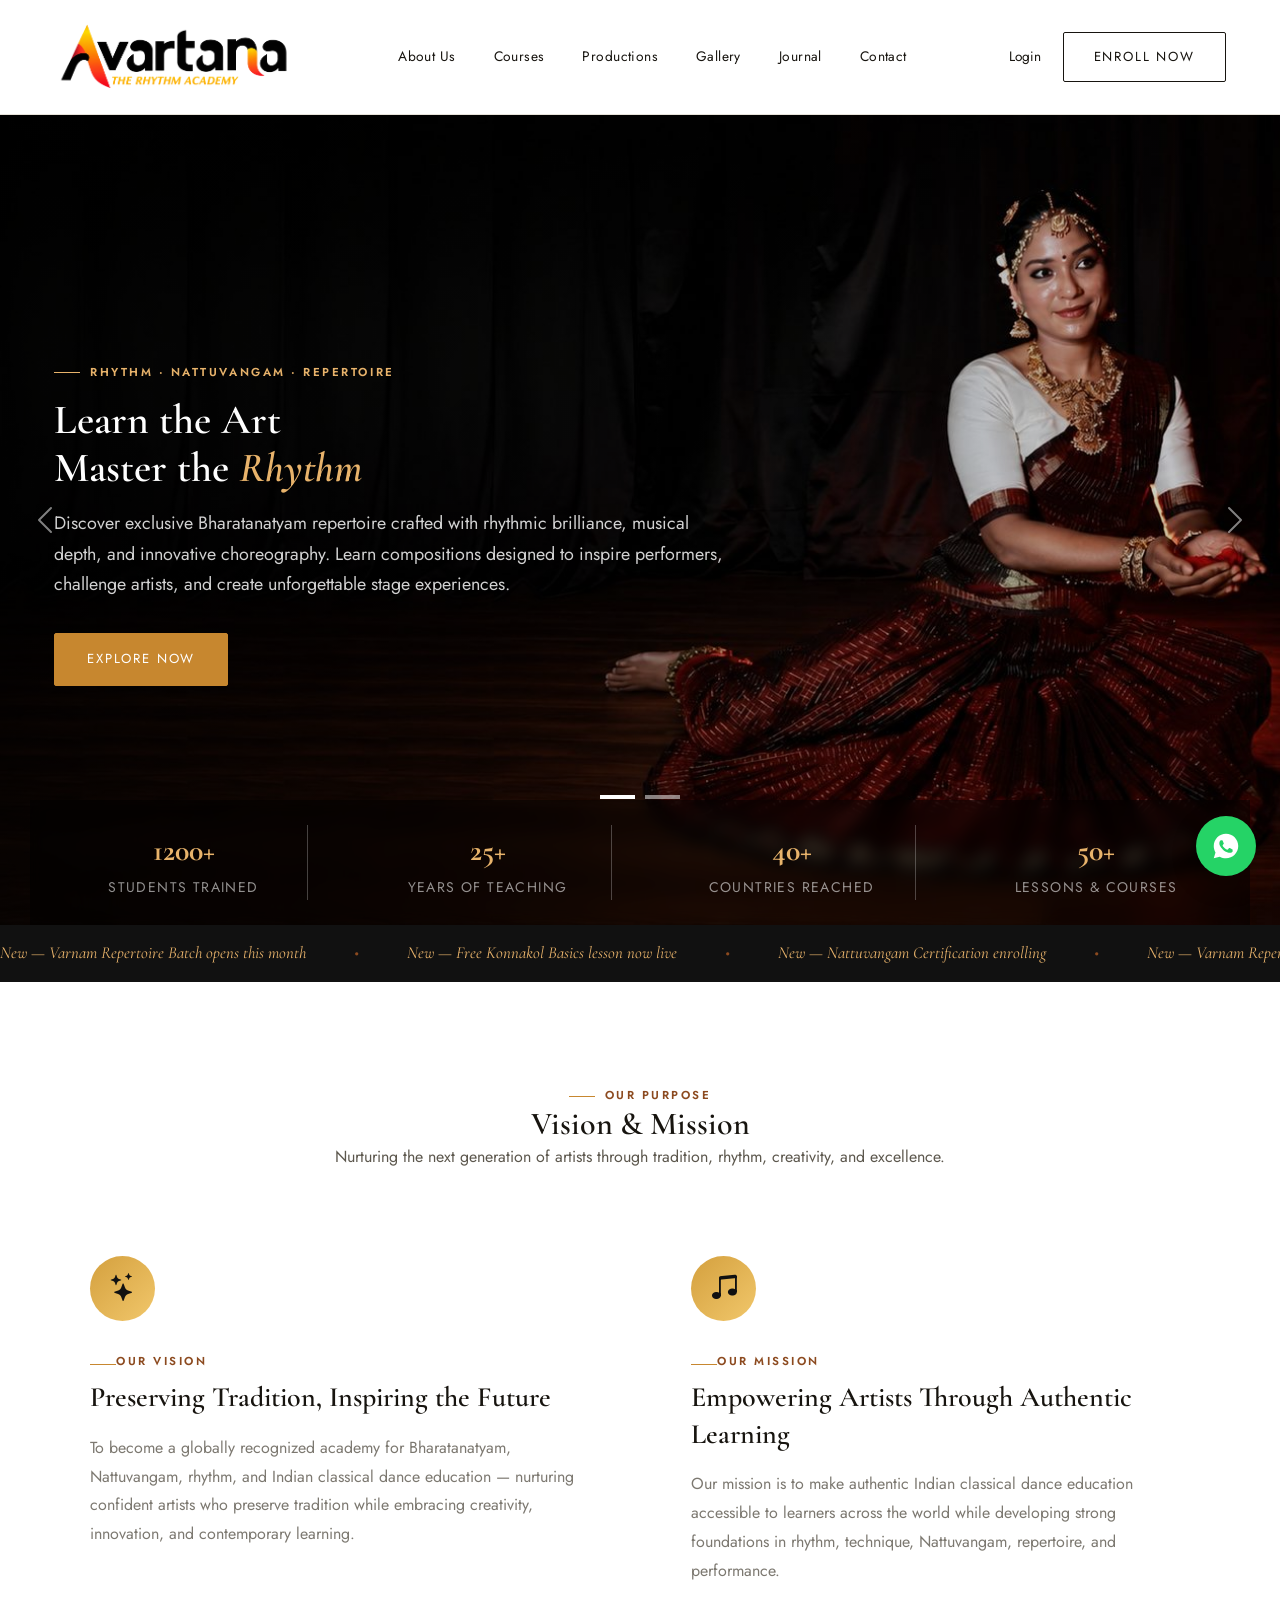
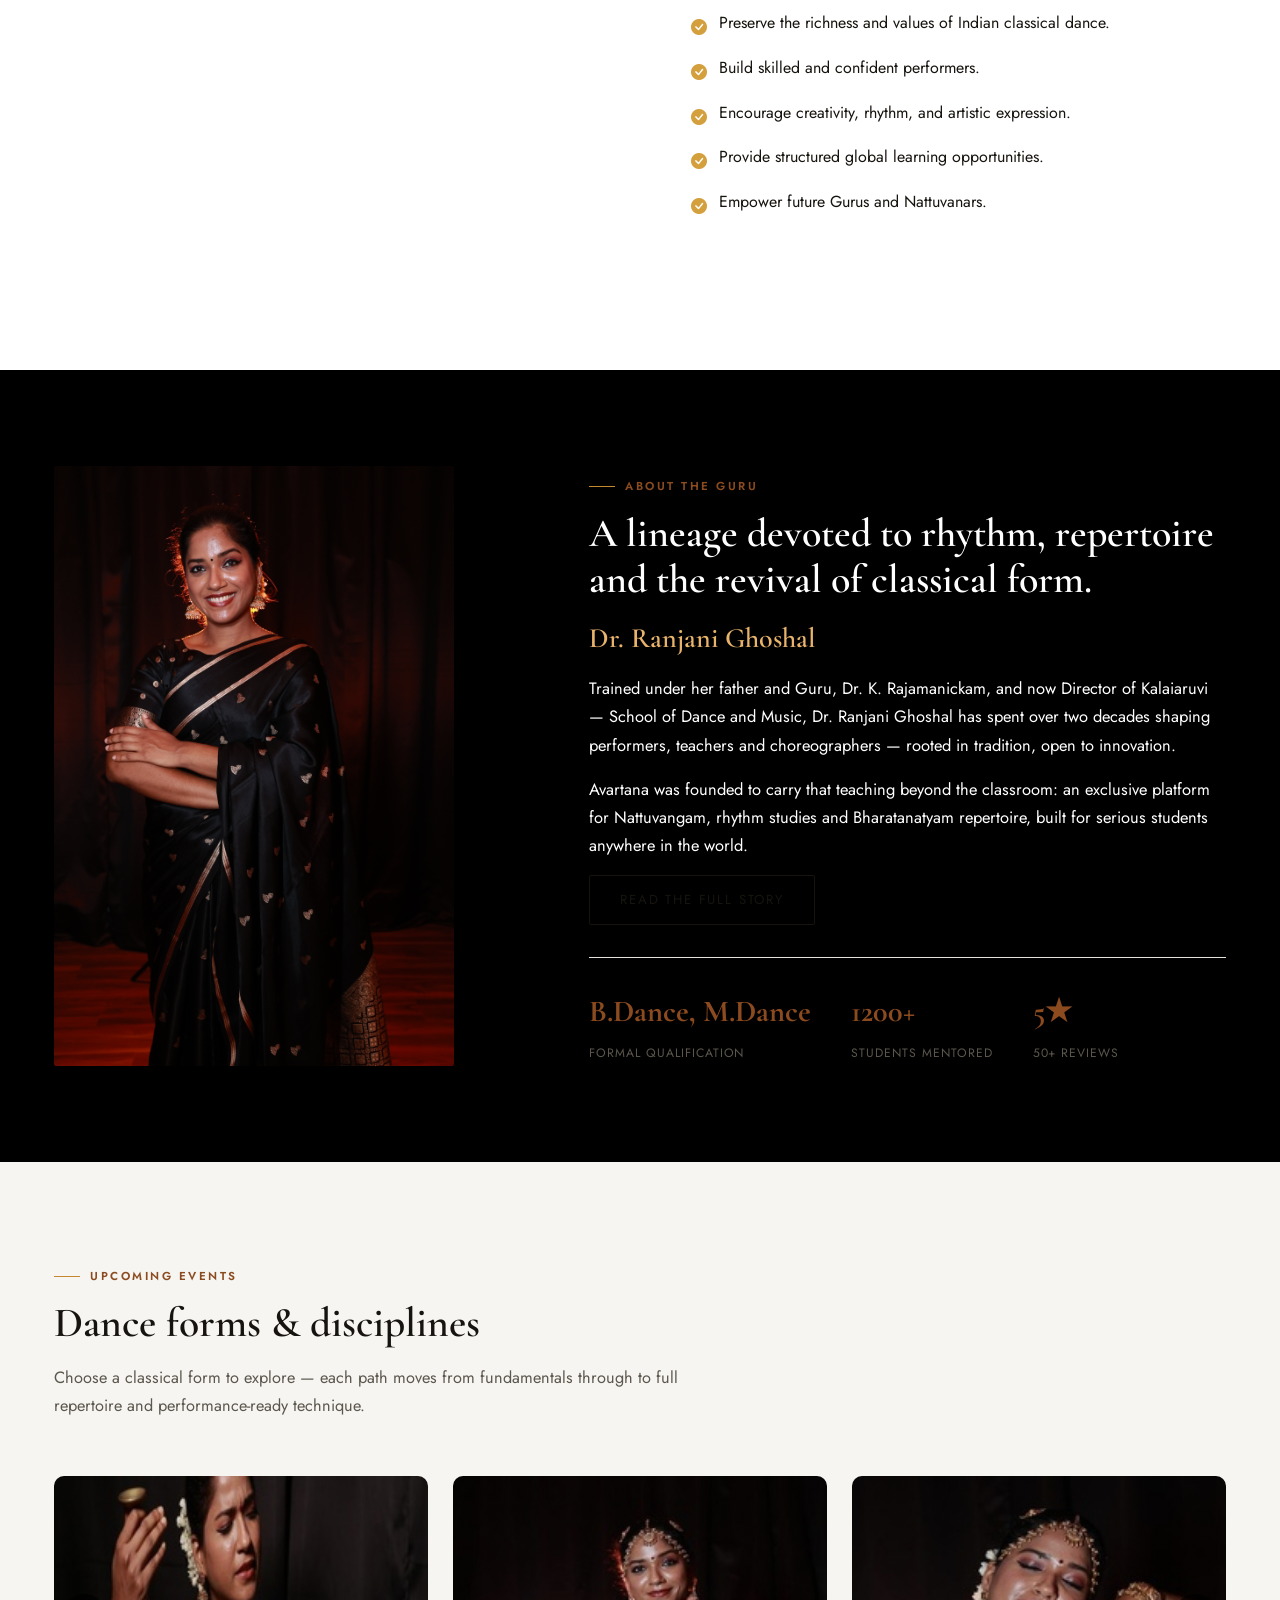
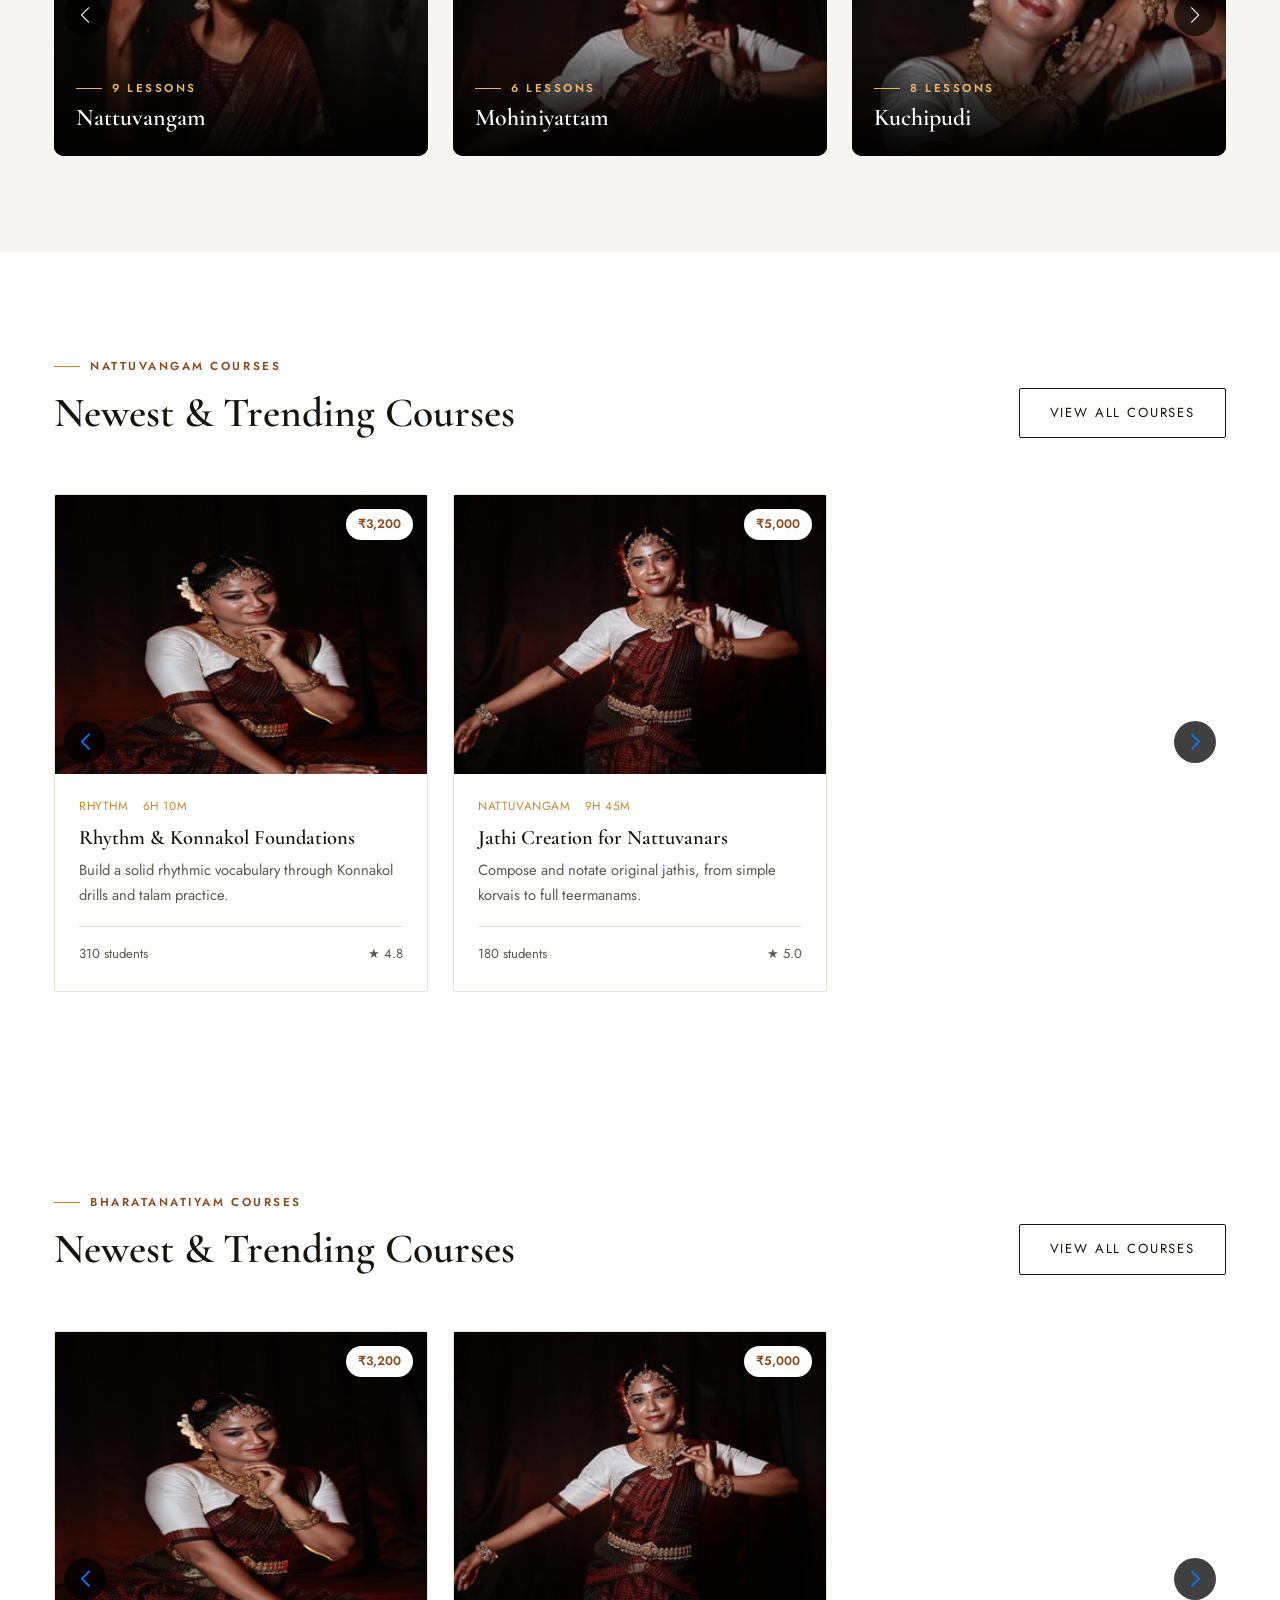
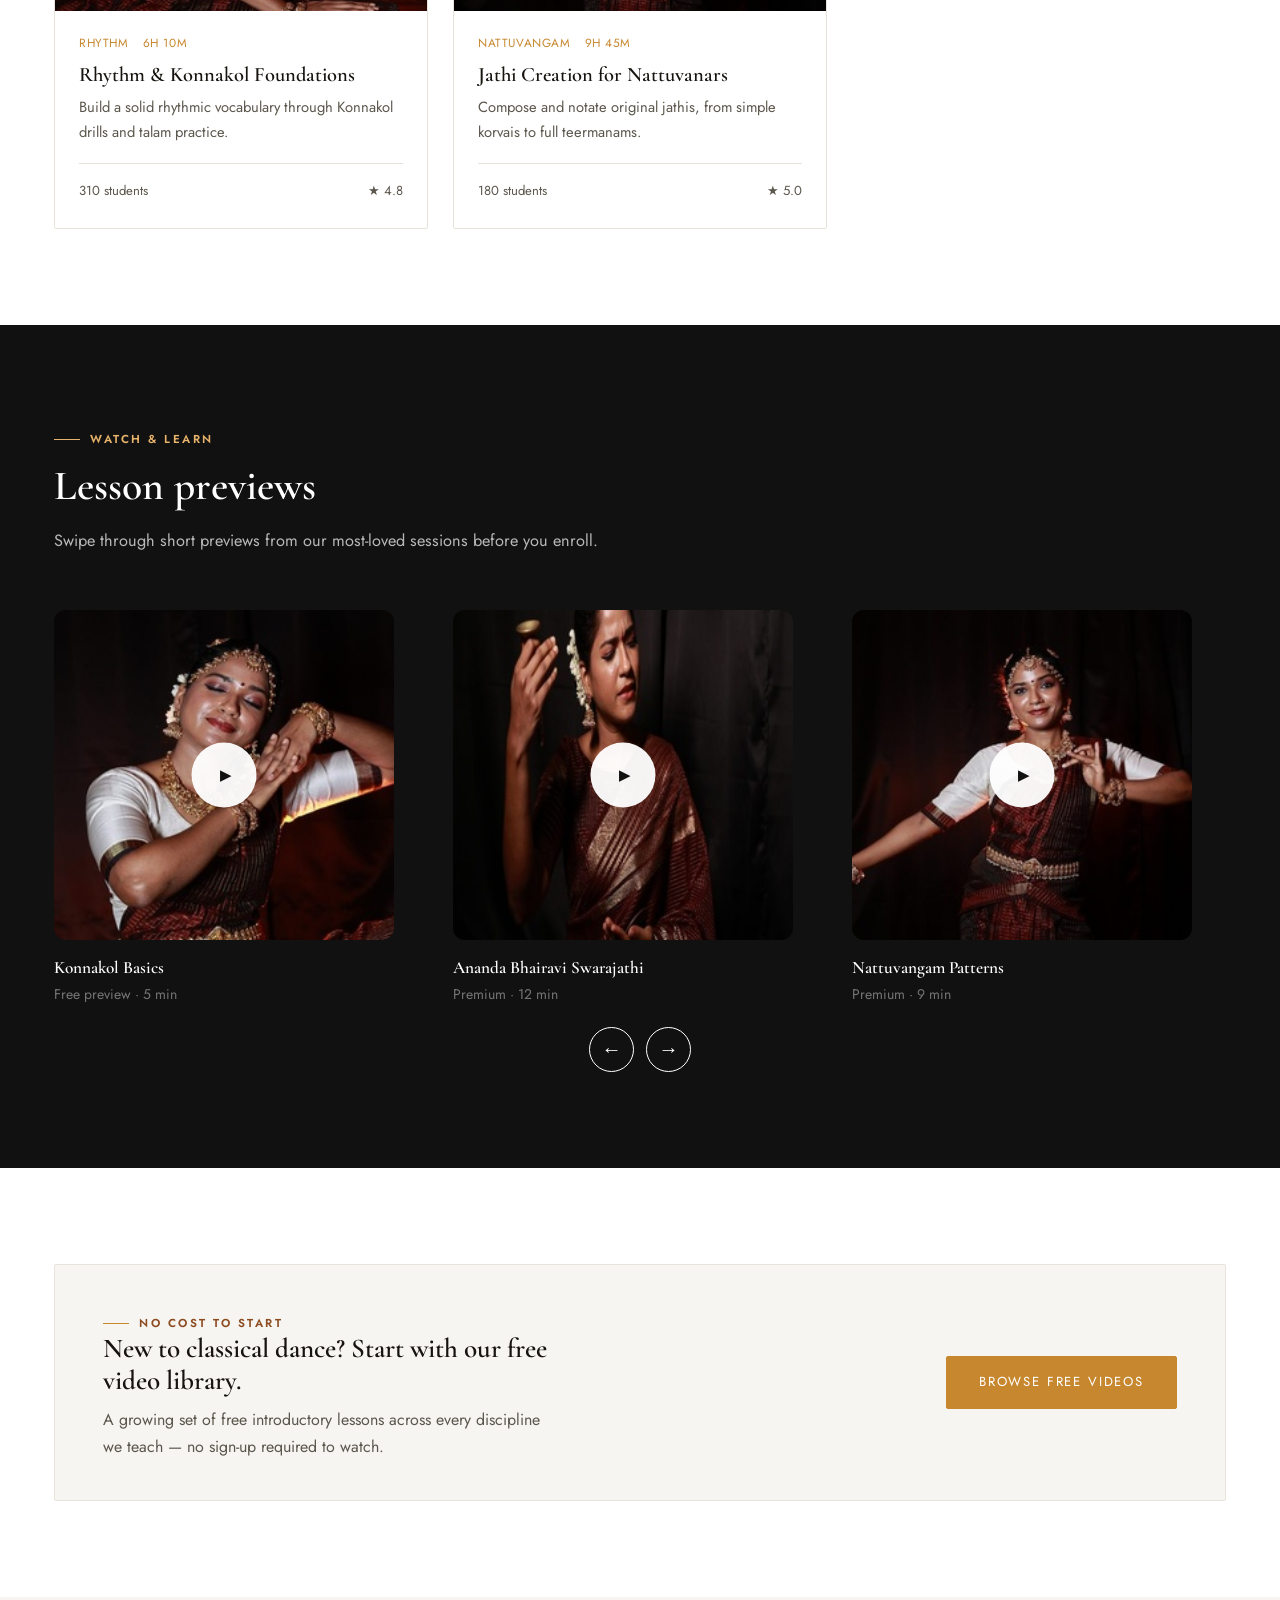
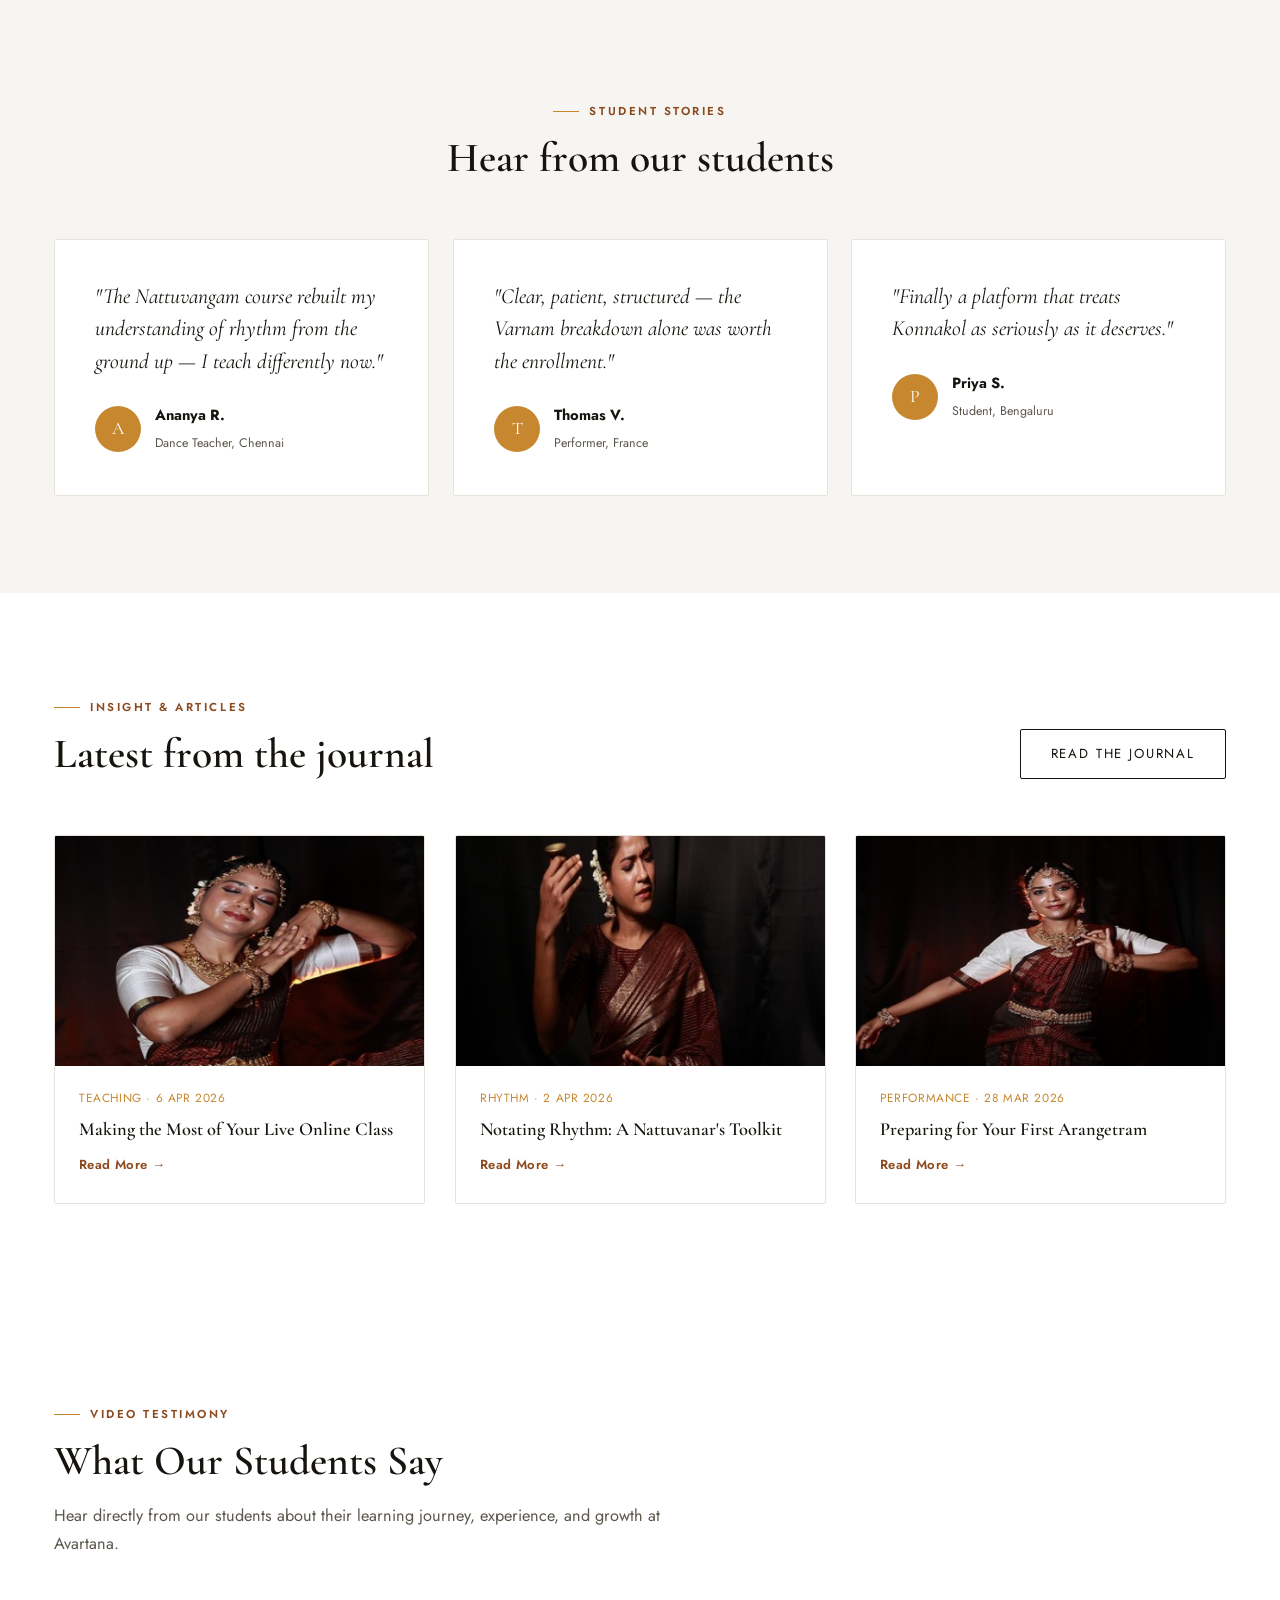
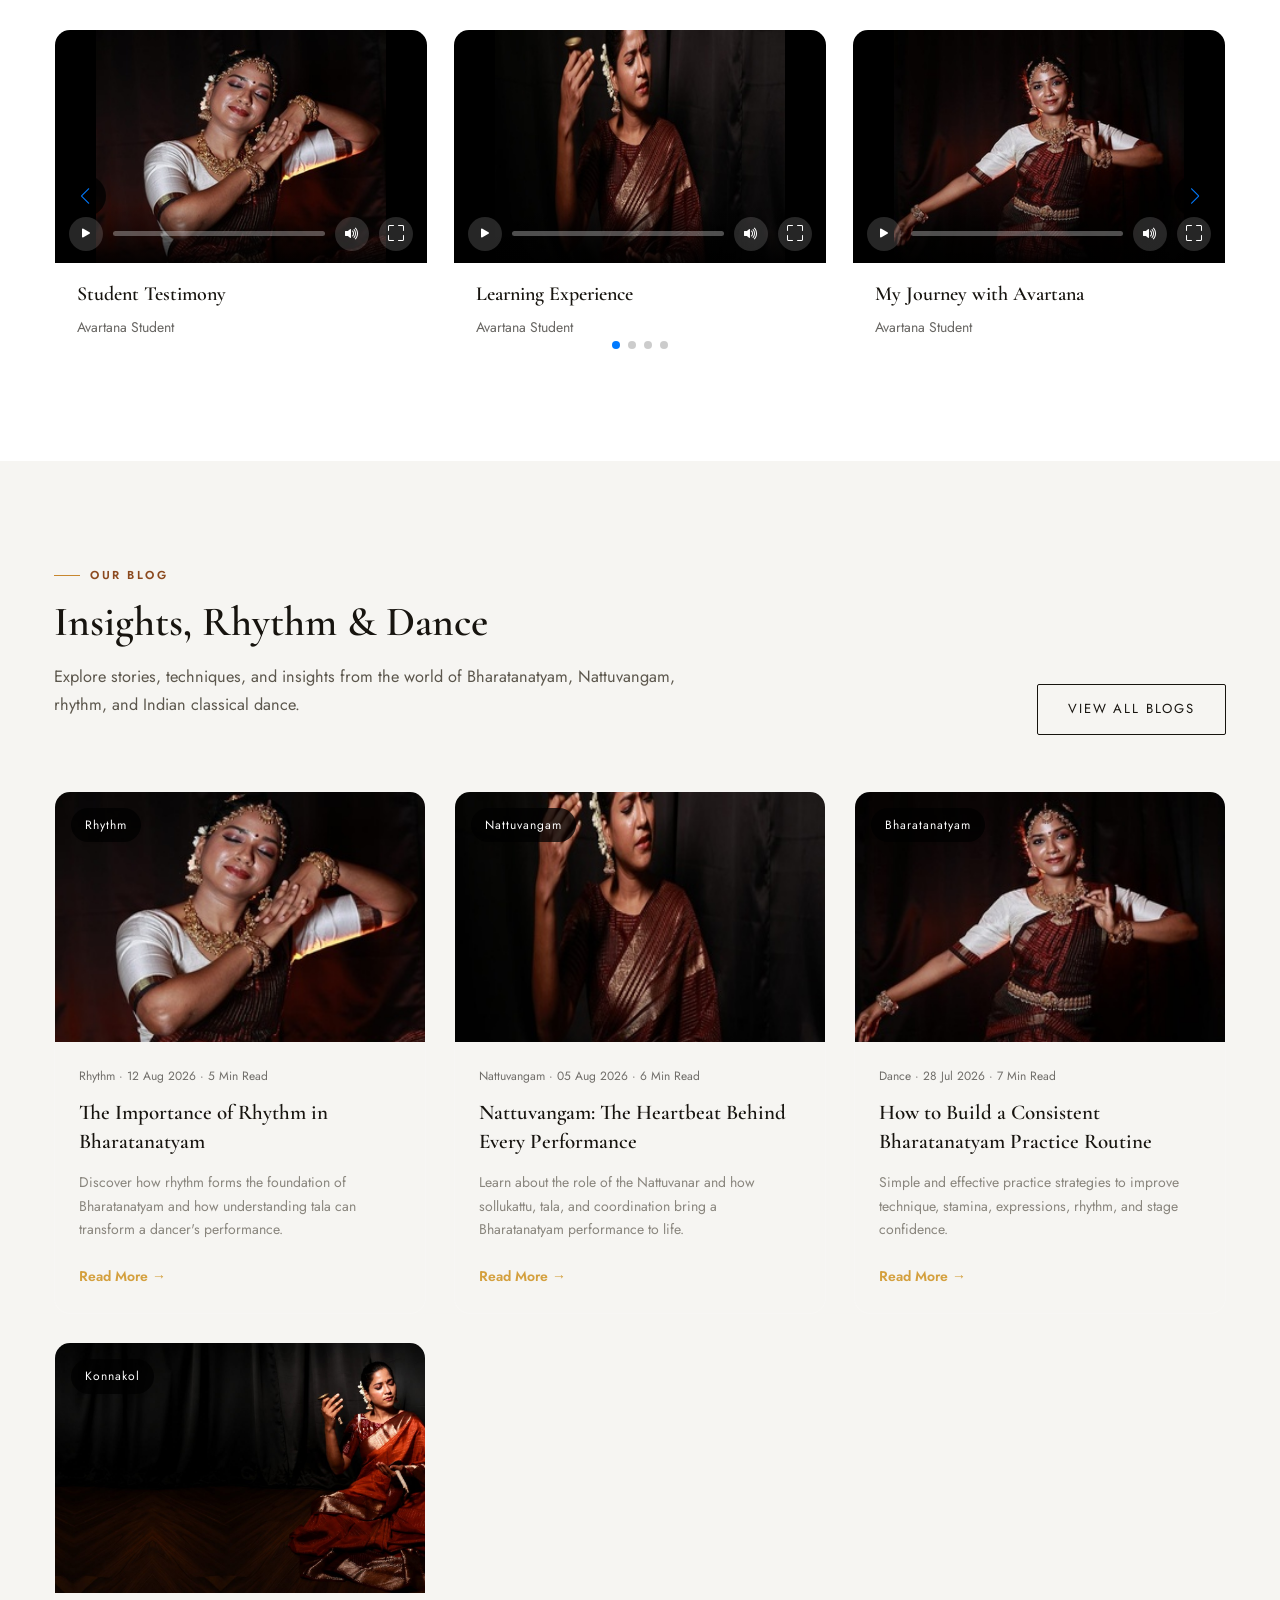
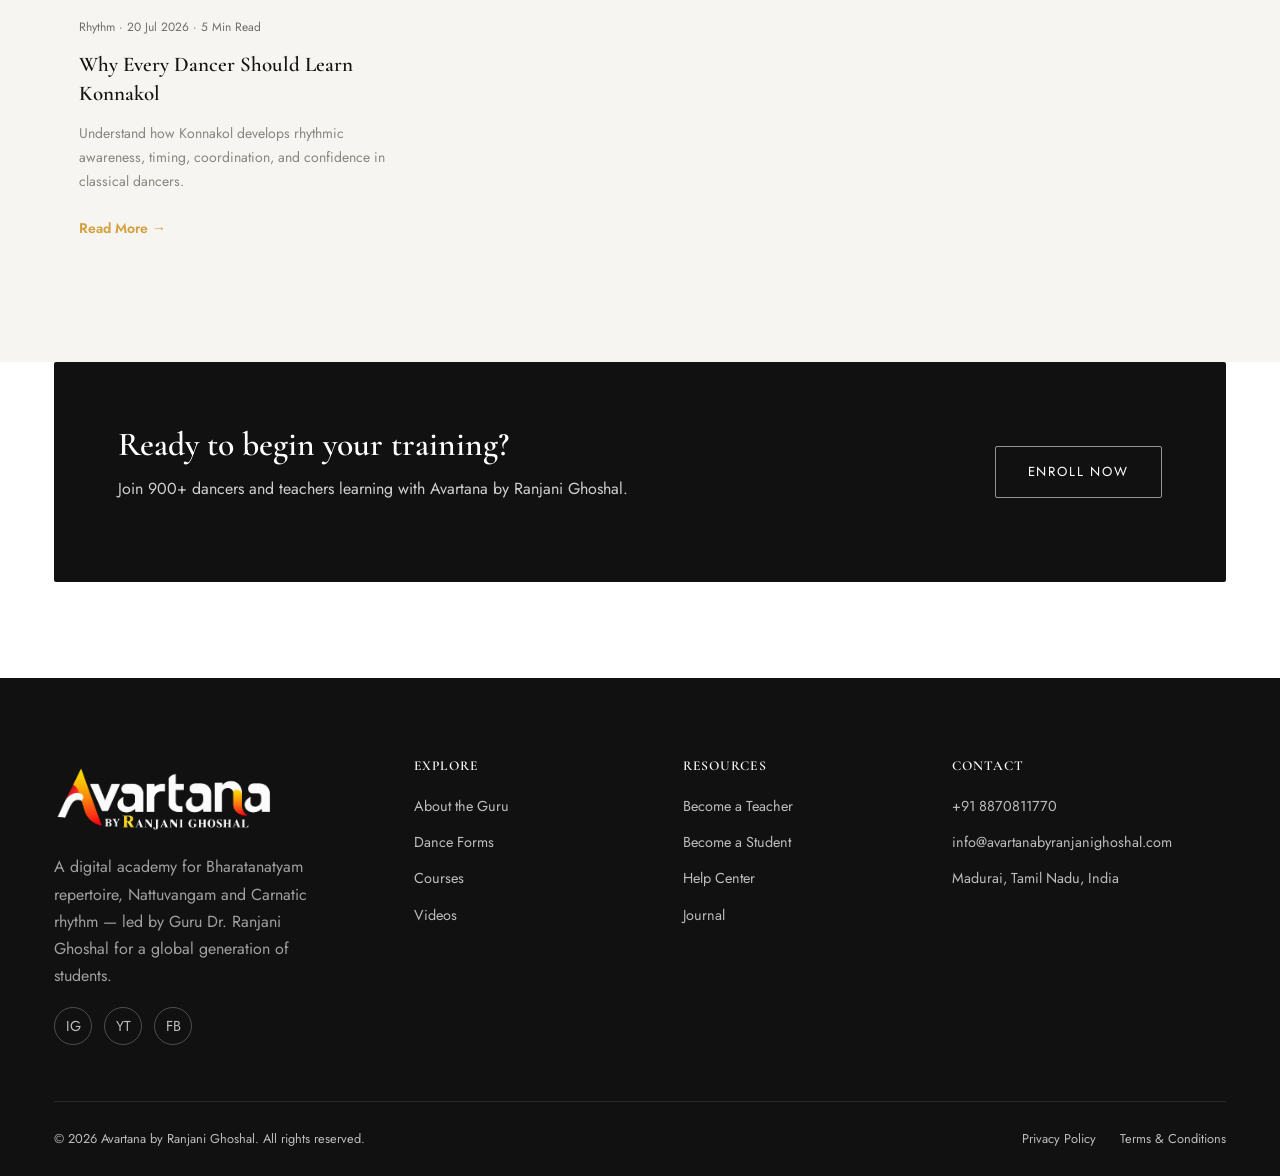
==== commit 83a6e41e: "add" ====
--- a/index.html
+++ b/index.html
@@ -1156,7 +1156,7 @@
 
                 <video class="testimony-player" poster="images/gallery-1.jpg" preload="metadata" playsinline>
 
-                  <source src="/images/Ms. Kavvinah Murali - Testimonial Video.mp4" type="video/mp4">
+                  <!-- <source src="/images/Ms. Kavvinah Murali - Testimonial Video.mp4" type="video/mp4"> -->
 
                   Your browser does not support the video tag.
                 </video>
@@ -1202,7 +1202,7 @@
 
                 <video class="testimony-player" poster="images/gallery-2.jpg" preload="metadata" playsinline>
 
-                  <source src="/images/Ms. Soledad Malan - Testimonial Video.mp4" type="video/mp4">
+                  <!-- <source src="/images/Ms. Kavvinah Murali - Testimonial Video.mp4" type="video/mp4"> -->
 
                   Your browser does not support the video tag.
                 </video>
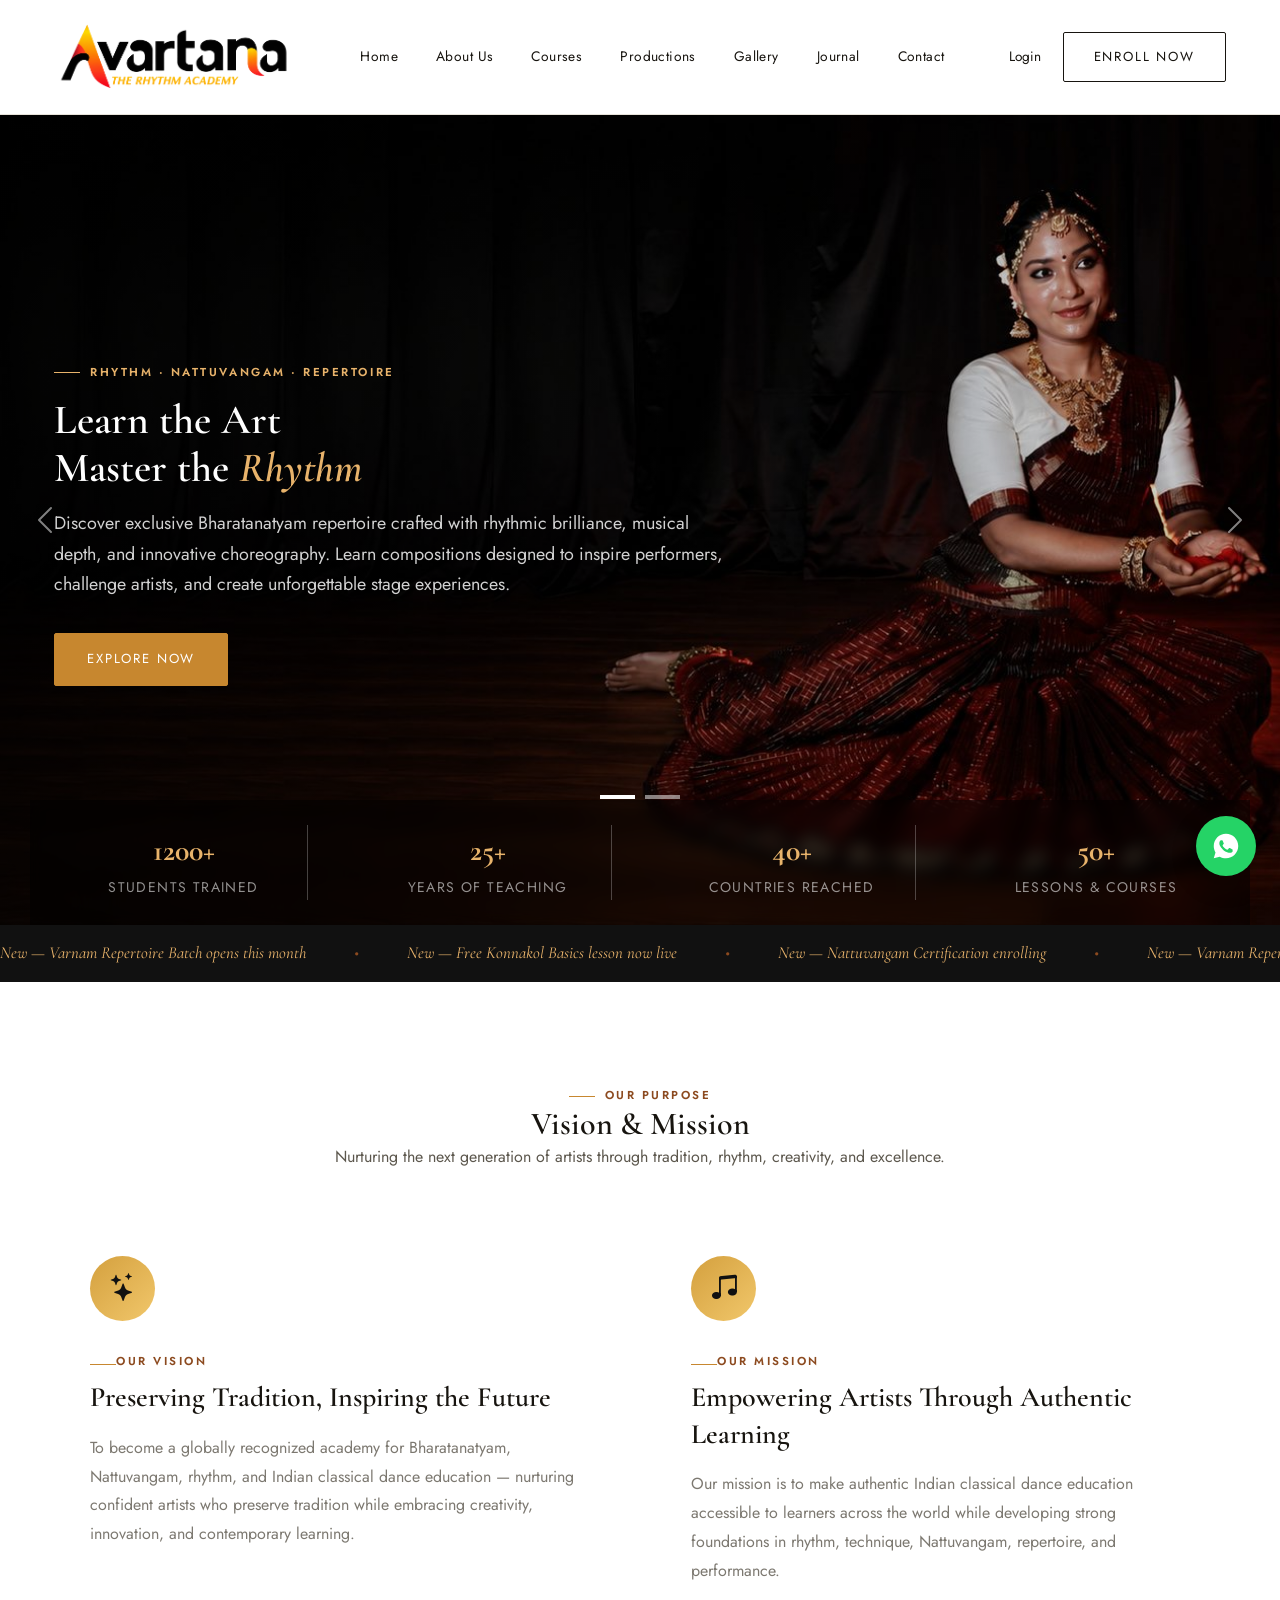
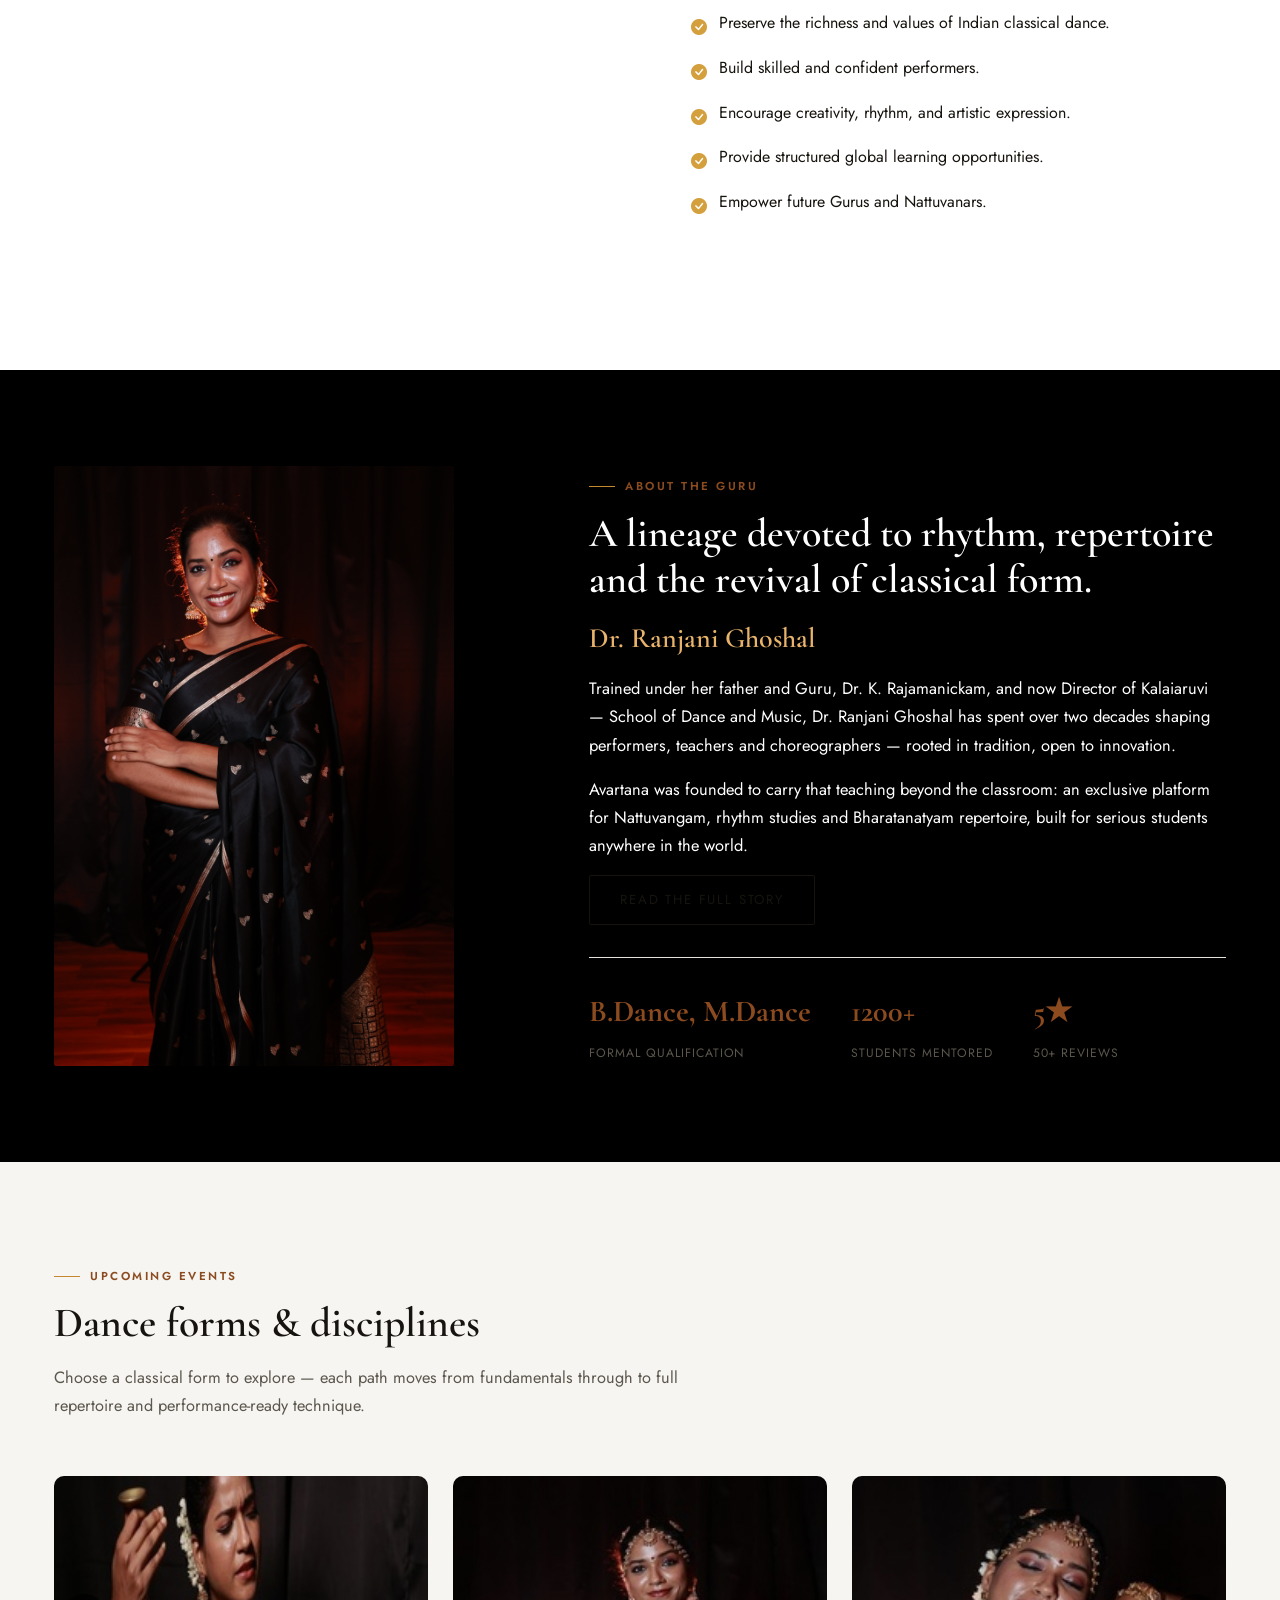
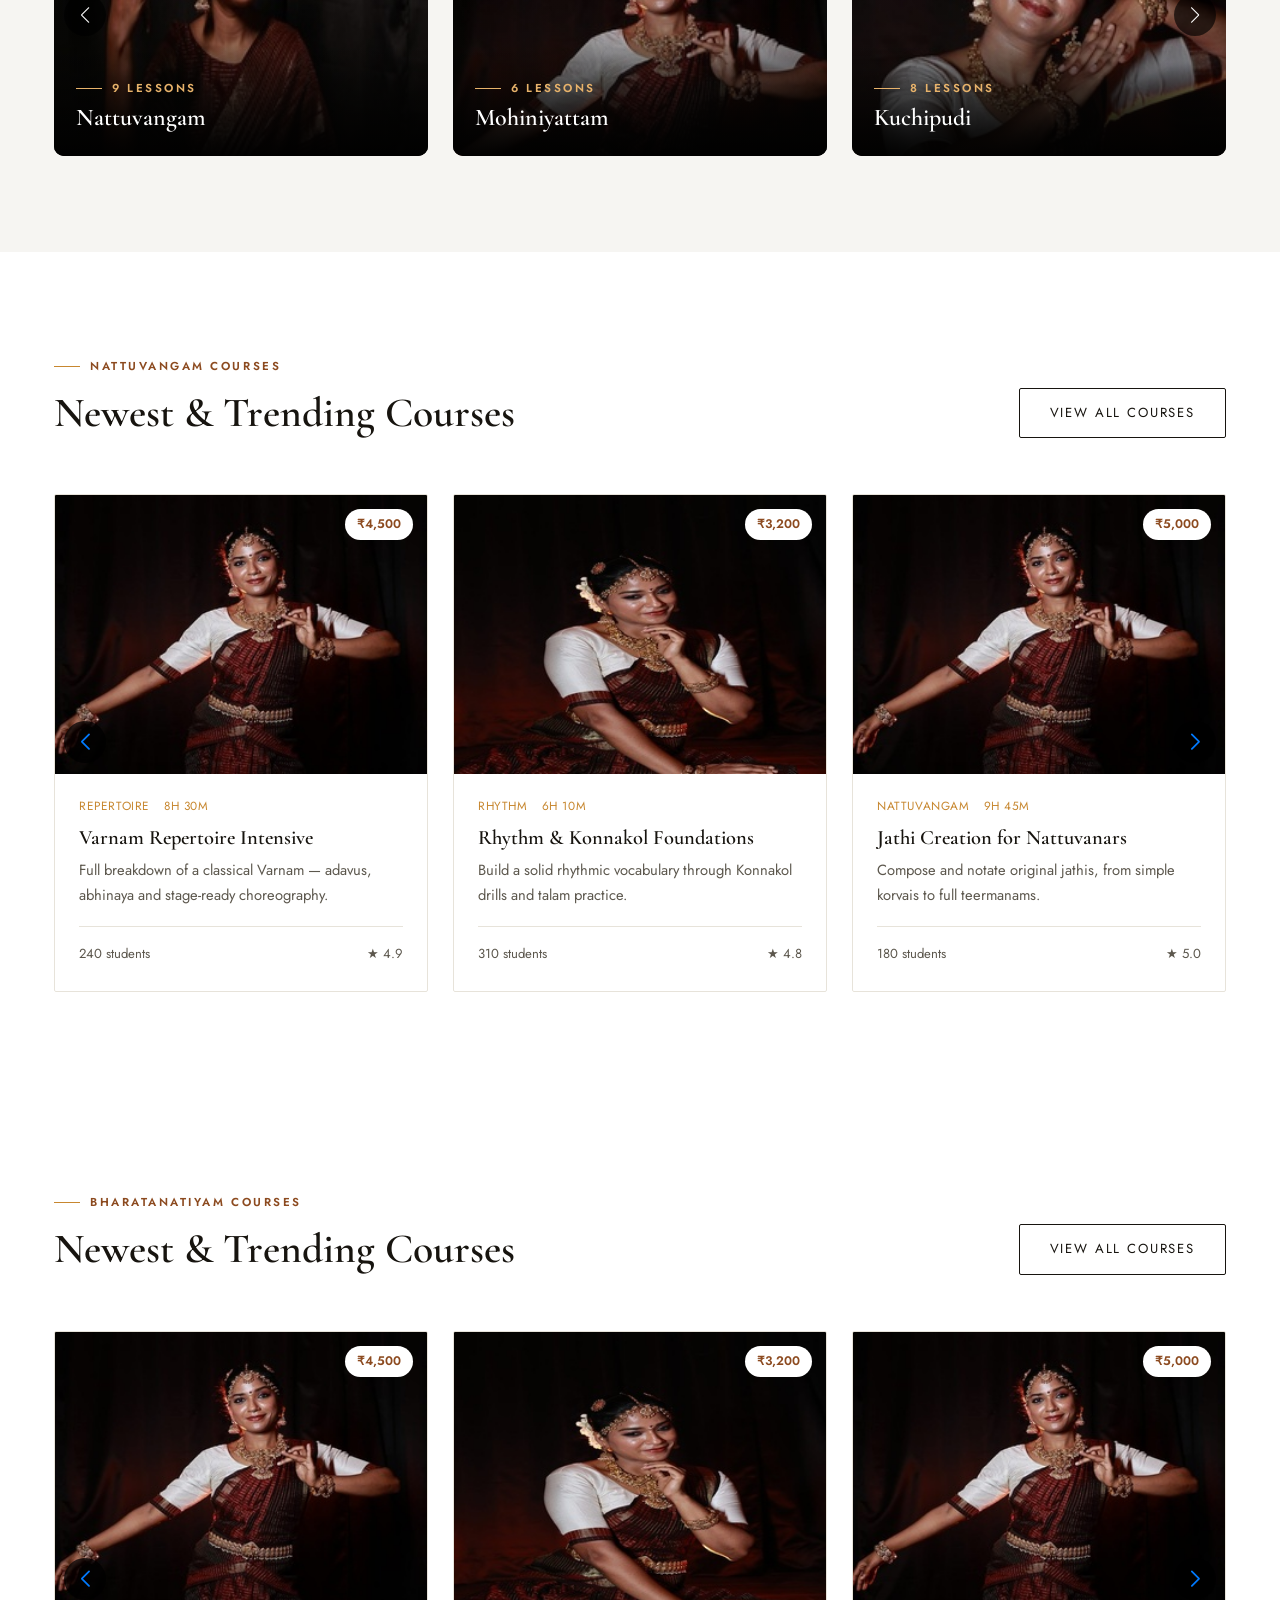
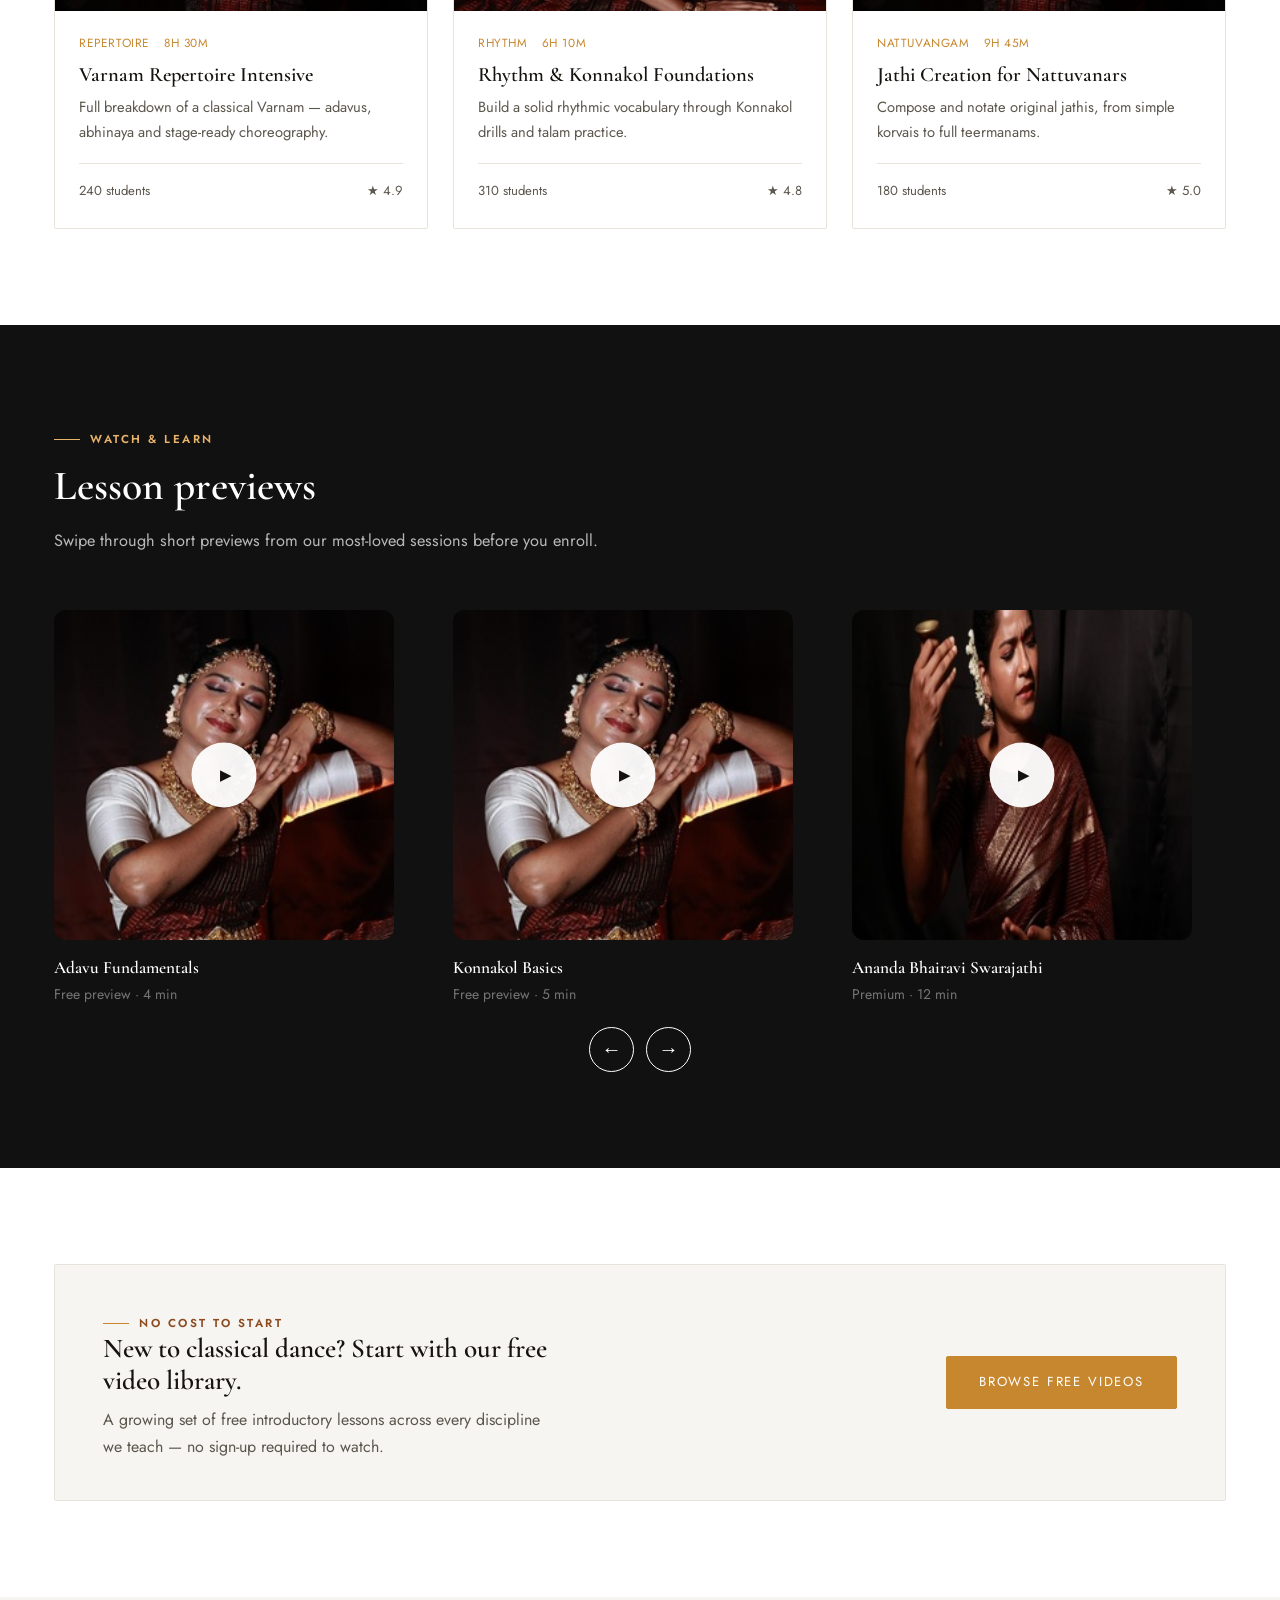
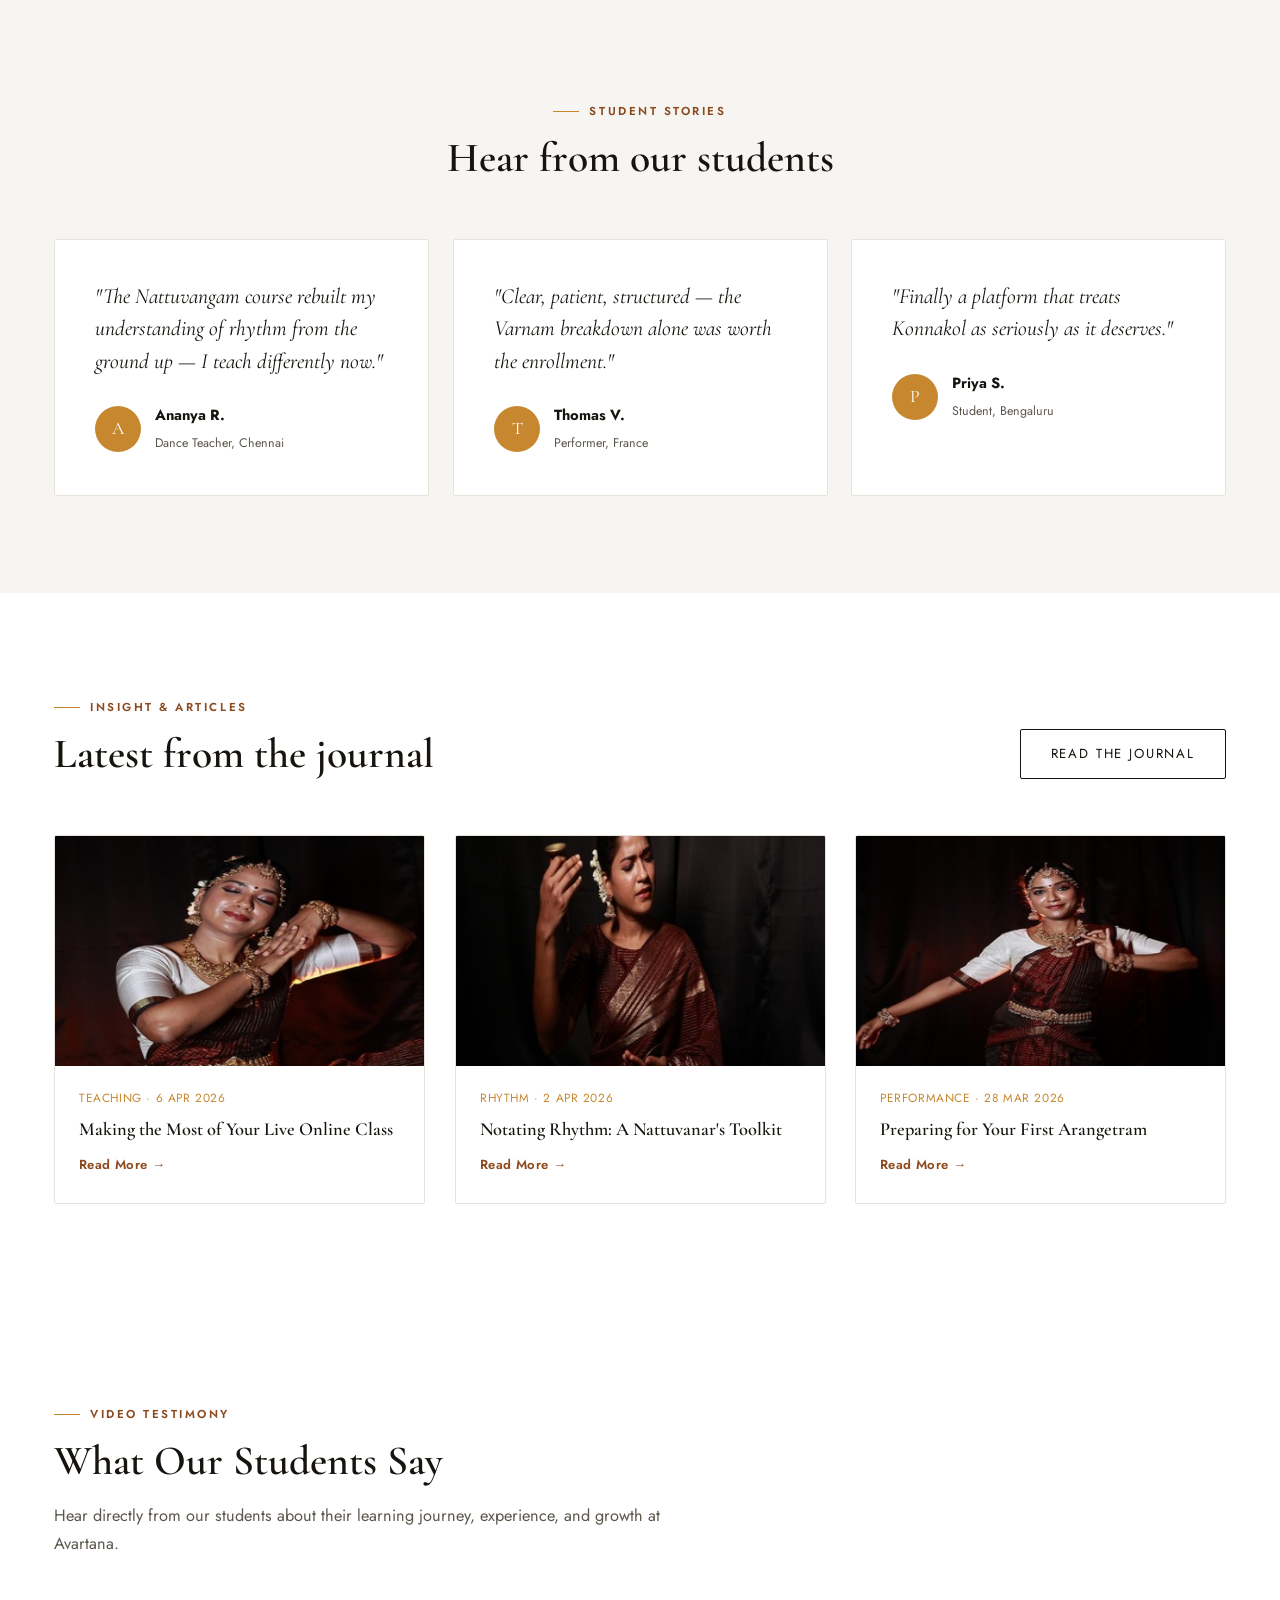
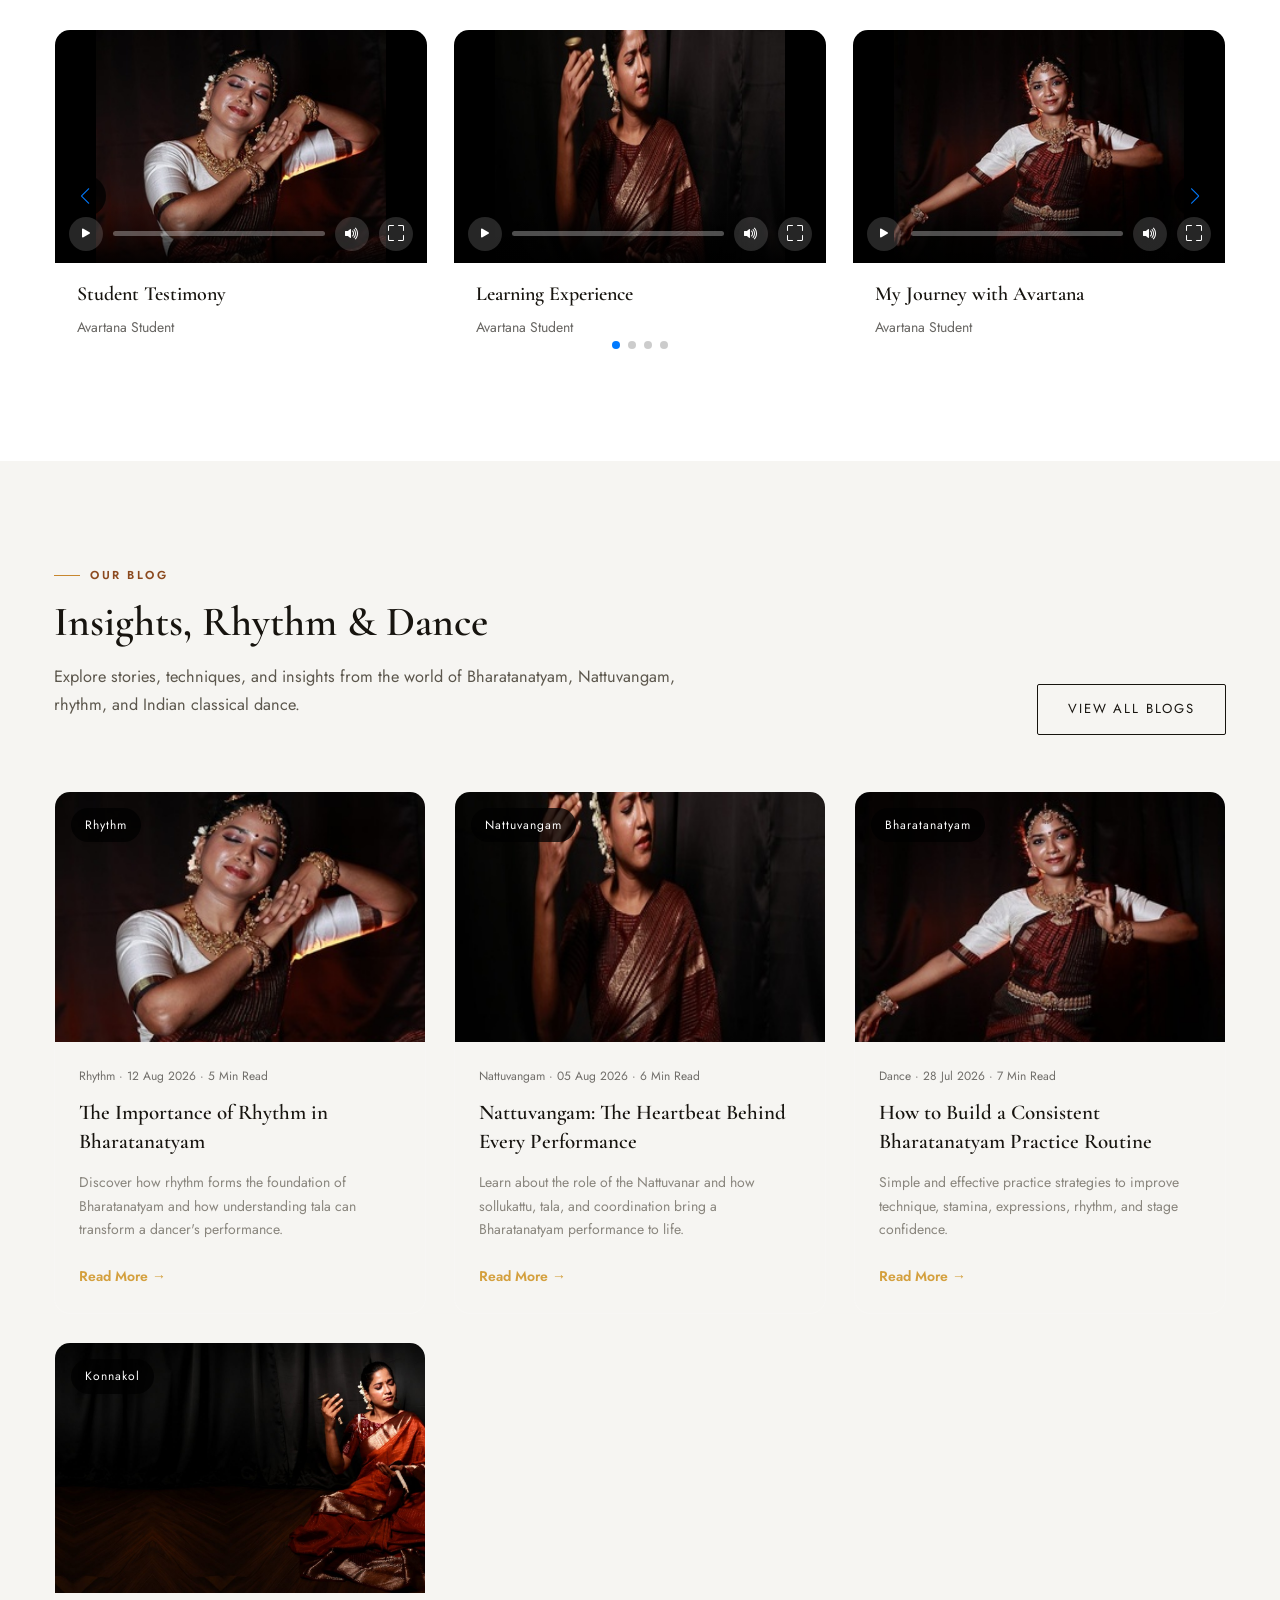
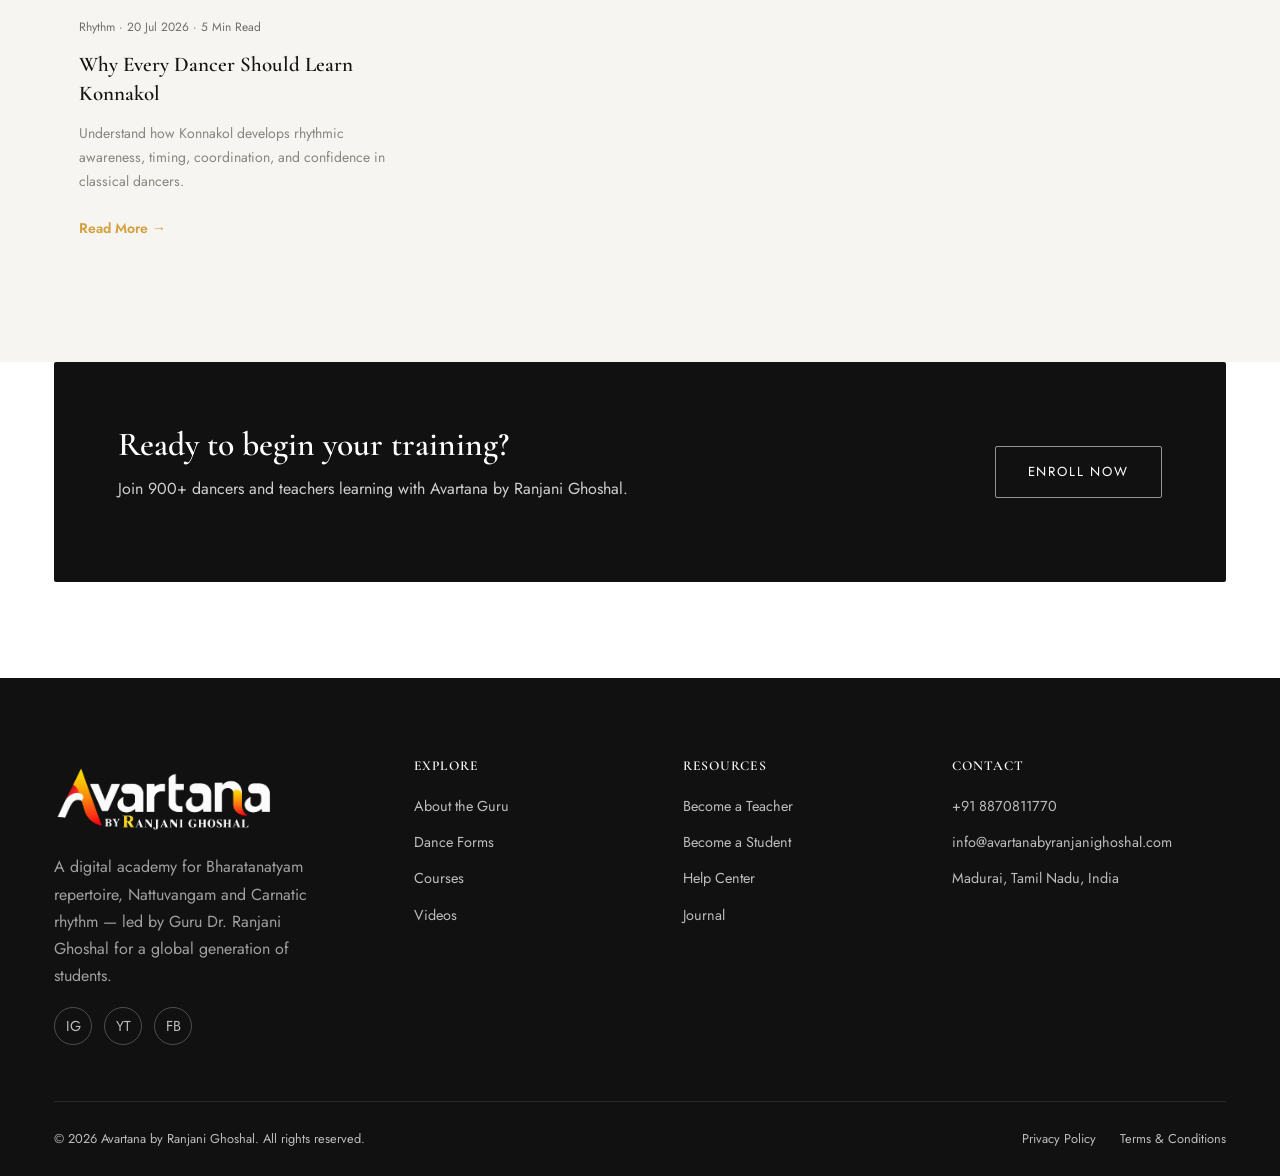
==== commit a2020339: "Fix build errors" ====
--- a/index.html
+++ b/index.html
@@ -62,8 +62,9 @@
       </a>
 
       <nav class="main-nav">
+        <a href="index.html">Home</a>
         <a href="about.html">About Us</a>
-        <a href="#forms">Courses</a>
+        <a href="courses.html">Courses</a>
         <a href="#courses">Productions</a>
         <a href="#videos">Gallery</a>
         <a href="journal.html">Journal</a>
--- a/css/style.css
+++ b/css/style.css
@@ -2467,4 +2467,425 @@
     font-size: 13px;
   }
 
+}
+
+/* =========================================================
+   Avartana — Course Page Stylesheet (course.css)
+   Add this file alongside css/style.css — same theme tokens,
+   only adds course-page-specific rules. Nothing here overwrites
+   the existing homepage styles.
+   ========================================================= */
+
+/* ---------- Course Hero ---------- */
+.course-hero {
+  background: var(--color-black);
+  padding: 64px 0 56px;
+}
+
+.course-hero-grid {
+  display: grid;
+  grid-template-columns: 1.5fr 1fr;
+  gap: 56px;
+  align-items: start;
+}
+
+.badge-bestseller {
+  display: inline-block;
+  background: var(--color-gold);
+  color: #fff;
+  font-size: 0.72rem;
+  letter-spacing: 0.12em;
+  text-transform: uppercase;
+  font-weight: 600;
+  padding: 6px 14px;
+  border-radius: 20px;
+  margin-bottom: 18px;
+}
+
+.course-hero-copy h1 {
+  color: #fff;
+  font-size: clamp(2.2rem, 4vw, 3.2rem);
+  margin-bottom: 16px;
+}
+
+.course-tagline {
+  color: rgba(255, 255, 255, 0.82);
+  font-size: 1.08rem;
+  max-width: 620px;
+  margin-bottom: 14px;
+}
+
+.course-highlights {
+  font-family: var(--font-display);
+  font-style: italic;
+  color: var(--color-gold-light);
+  font-size: 1.1rem;
+  margin-bottom: 26px;
+}
+
+.course-mentor {
+  display: flex;
+  align-items: center;
+  gap: 14px;
+  padding-top: 20px;
+  border-top: 1px solid rgba(255, 255, 255, 0.15);
+}
+
+.course-mentor img {
+  width: 55px;
+  height: 100px;
+  border-radius: 10%;
+  object-fit: cover;
+  border: 1px solid var(--color-gold-light);
+}
+
+.course-mentor span {
+  color: rgba(255, 255, 255, 0.78);
+  font-size: 0.92rem;
+}
+
+.course-mentor strong {
+  color: #fff;
+}
+
+/* ---------- Buy Box ---------- */
+.course-buy-box {
+  background: #fff;
+  border-radius: var(--radius);
+  overflow: hidden;
+  box-shadow: 0 24px 60px rgba(0, 0, 0, 0.35);
+}
+
+.buy-box-preview {
+  position: relative;
+  aspect-ratio: 16/10;
+  background: var(--color-black-soft);
+}
+
+.buy-box-preview img {
+  width: 100%;
+  height: 100%;
+  object-fit: cover;
+  opacity: 0.85;
+}
+
+.buy-box-preview .play-btn {
+  position: absolute;
+  top: 50%;
+  left: 50%;
+  transform: translate(-50%, -50%);
+  width: 58px;
+  height: 58px;
+  border-radius: 50%;
+  background: rgba(255, 255, 255, 0.94);
+  border: none;
+  display: flex;
+  align-items: center;
+  justify-content: center;
+  color: var(--color-gold-deep);
+  font-size: 1.1rem;
+  cursor: pointer;
+  transition: transform 0.25s ease;
+}
+
+.buy-box-preview .play-btn:hover {
+  transform: translate(-50%, -50%) scale(1.08);
+}
+
+.preview-label {
+  position: absolute;
+  left: 16px;
+  bottom: 14px;
+  color: #fff;
+  font-size: 0.82rem;
+  letter-spacing: 0.04em;
+  text-shadow: 0 2px 6px rgba(0, 0, 0, 0.5);
+}
+
+.buy-box-body {
+  padding: 26px 26px 30px;
+}
+
+.tag-premium {
+  display: inline-block;
+  background: var(--color-bg-alt);
+  color: var(--color-gold-deep);
+  font-size: 0.72rem;
+  letter-spacing: 0.1em;
+  text-transform: uppercase;
+  font-weight: 600;
+  padding: 5px 12px;
+  border-radius: 20px;
+  margin-bottom: 16px;
+}
+
+.buy-box-price {
+  display: flex;
+  align-items: baseline;
+  gap: 10px;
+  margin-bottom: 20px;
+}
+
+.buy-box-price strong {
+  font-family: var(--font-display);
+  font-size: 2.1rem;
+  color: var(--color-ink);
+}
+
+.buy-box-price span {
+  font-size: 0.78rem;
+  color: var(--color-ink-soft);
+}
+
+.buy-box-actions {
+  display: flex;
+  flex-direction: column;
+  gap: 12px;
+  margin-bottom: 22px;
+}
+
+.buy-box-actions a {
+  text-align: center;
+}
+
+.buy-box-features {
+  list-style: none;
+  padding: 0;
+  margin: 0 0 18px;
+  border-top: 1px solid var(--color-line);
+  padding-top: 18px;
+}
+
+.buy-box-features li {
+  font-size: 0.88rem;
+  color: var(--color-ink-soft);
+  margin-bottom: 10px;
+}
+
+.buy-box-features li::marker {
+  content: none;
+}
+
+.buy-box-learners {
+  font-size: 0.82rem;
+  color: var(--color-ink-soft);
+  margin: 0;
+}
+
+/* ---------- Shared narrow container for text-heavy sections ---------- */
+.course-narrow {
+  max-width: 880px;
+}
+
+.course-about-copy p {
+  font-size: 1.02rem;
+  line-height: 1.8;
+  margin-bottom: 20px;
+}
+
+/* ---------- What You Will Learn ---------- */
+.learn-grid {
+  display: grid;
+  grid-template-columns: repeat(2, 1fr);
+  gap: 28px 40px;
+}
+
+.learn-item {
+  display: flex;
+  gap: 16px;
+  align-items: flex-start;
+}
+
+.learn-check {
+  flex: 0 0 auto;
+  width: 30px;
+  height: 30px;
+  border-radius: 50%;
+  background: var(--color-gold);
+  color: #fff;
+  display: flex;
+  align-items: center;
+  justify-content: center;
+  font-size: 0.9rem;
+}
+
+.learn-item p {
+  margin: 0;
+  font-size: 0.98rem;
+  color: var(--color-ink-soft);
+  line-height: 1.6;
+}
+
+/* ---------- Who is this for / Eligibility ---------- */
+.eligibility-grid {
+  display: grid;
+  grid-template-columns: repeat(2, 1fr);
+  gap: 30px;
+}
+
+.eligibility-card {
+  background: var(--color-bg-alt);
+  border: 1px solid var(--color-line);
+  border-radius: var(--radius);
+  padding: 36px;
+}
+
+.eligibility-card h3 {
+  font-size: 1.5rem;
+  margin: 12px 0 18px;
+}
+
+.eligibility-card p {
+  font-size: 0.96rem;
+  line-height: 1.7;
+}
+
+.eligibility-list {
+  list-style: none;
+  padding: 0;
+  margin: 0;
+}
+
+.eligibility-list li {
+  font-size: 0.96rem;
+  color: var(--color-ink-soft);
+  padding: 10px 0;
+  border-bottom: 1px solid var(--color-line);
+}
+
+.eligibility-list li:last-child {
+  border-bottom: none;
+}
+
+.eligibility-list li::before {
+  content: "\2022";
+  color: var(--color-gold);
+  font-weight: 700;
+  margin-right: 10px;
+}
+
+/* ---------- Course Content Accordion ---------- */
+.course-accordion .accordion-item {
+  background: #fff;
+  border: 1px solid var(--color-line);
+  border-radius: var(--radius) !important;
+  margin-bottom: 12px;
+  overflow: hidden;
+}
+
+.course-accordion .accordion-button {
+  font-family: var(--font-body);
+  background: #fff;
+  color: var(--color-ink);
+  padding: 20px 24px;
+  display: flex;
+  justify-content: space-between;
+  align-items: center;
+  box-shadow: none;
+}
+
+.course-accordion .accordion-button:not(.collapsed) {
+  background: var(--color-bg-alt);
+  color: var(--color-ink);
+}
+
+.course-accordion .accordion-button:focus {
+  box-shadow: none;
+  border-color: var(--color-line);
+}
+
+.course-accordion .accordion-button::after {
+  filter: none;
+}
+
+.class-title {
+  font-family: var(--font-display);
+  font-size: 1.15rem;
+  font-weight: 600;
+  margin-right: 16px;
+}
+
+.class-meta {
+  font-size: 0.78rem;
+  letter-spacing: 0.04em;
+  text-transform: uppercase;
+  color: var(--color-gold-deep);
+  margin-left: auto;
+  margin-right: 16px;
+}
+
+.course-accordion .accordion-body {
+  padding: 8px 24px 22px;
+}
+
+.lecture-row {
+  display: flex;
+  justify-content: space-between;
+  align-items: center;
+  padding: 12px 0;
+  border-bottom: 1px solid var(--color-line);
+  font-size: 0.92rem;
+  color: var(--color-ink-soft);
+  gap: 16px;
+}
+
+.lecture-row:last-child {
+  border-bottom: none;
+}
+
+.lecture-row span::before {
+  color: var(--color-gold);
+}
+
+.lecture-row em {
+  font-style: normal;
+  color: var(--color-ink-soft);
+  font-size: 0.82rem;
+  flex: 0 0 auto;
+}
+
+/* ---------- Responsive ---------- */
+@media (max-width: 991px) {
+  .course-hero-grid {
+    grid-template-columns: 1fr;
+    gap: 40px;
+  }
+
+  .course-buy-box {
+    max-width: 460px;
+  }
+
+  .learn-grid {
+    grid-template-columns: 1fr;
+  }
+
+  .eligibility-grid {
+    grid-template-columns: 1fr;
+  }
+}
+
+@media (max-width: 575px) {
+  .course-hero {
+    padding: 44px 0 40px;
+  }
+
+  .course-buy-box {
+    max-width: 100%;
+  }
+
+  .buy-box-body {
+    padding: 22px 20px 24px;
+  }
+
+  .eligibility-card {
+    padding: 26px 22px;
+  }
+
+  .class-meta {
+    display: none;
+  }
+
+  .course-accordion .accordion-button {
+    padding: 16px 18px;
+  }
 }
